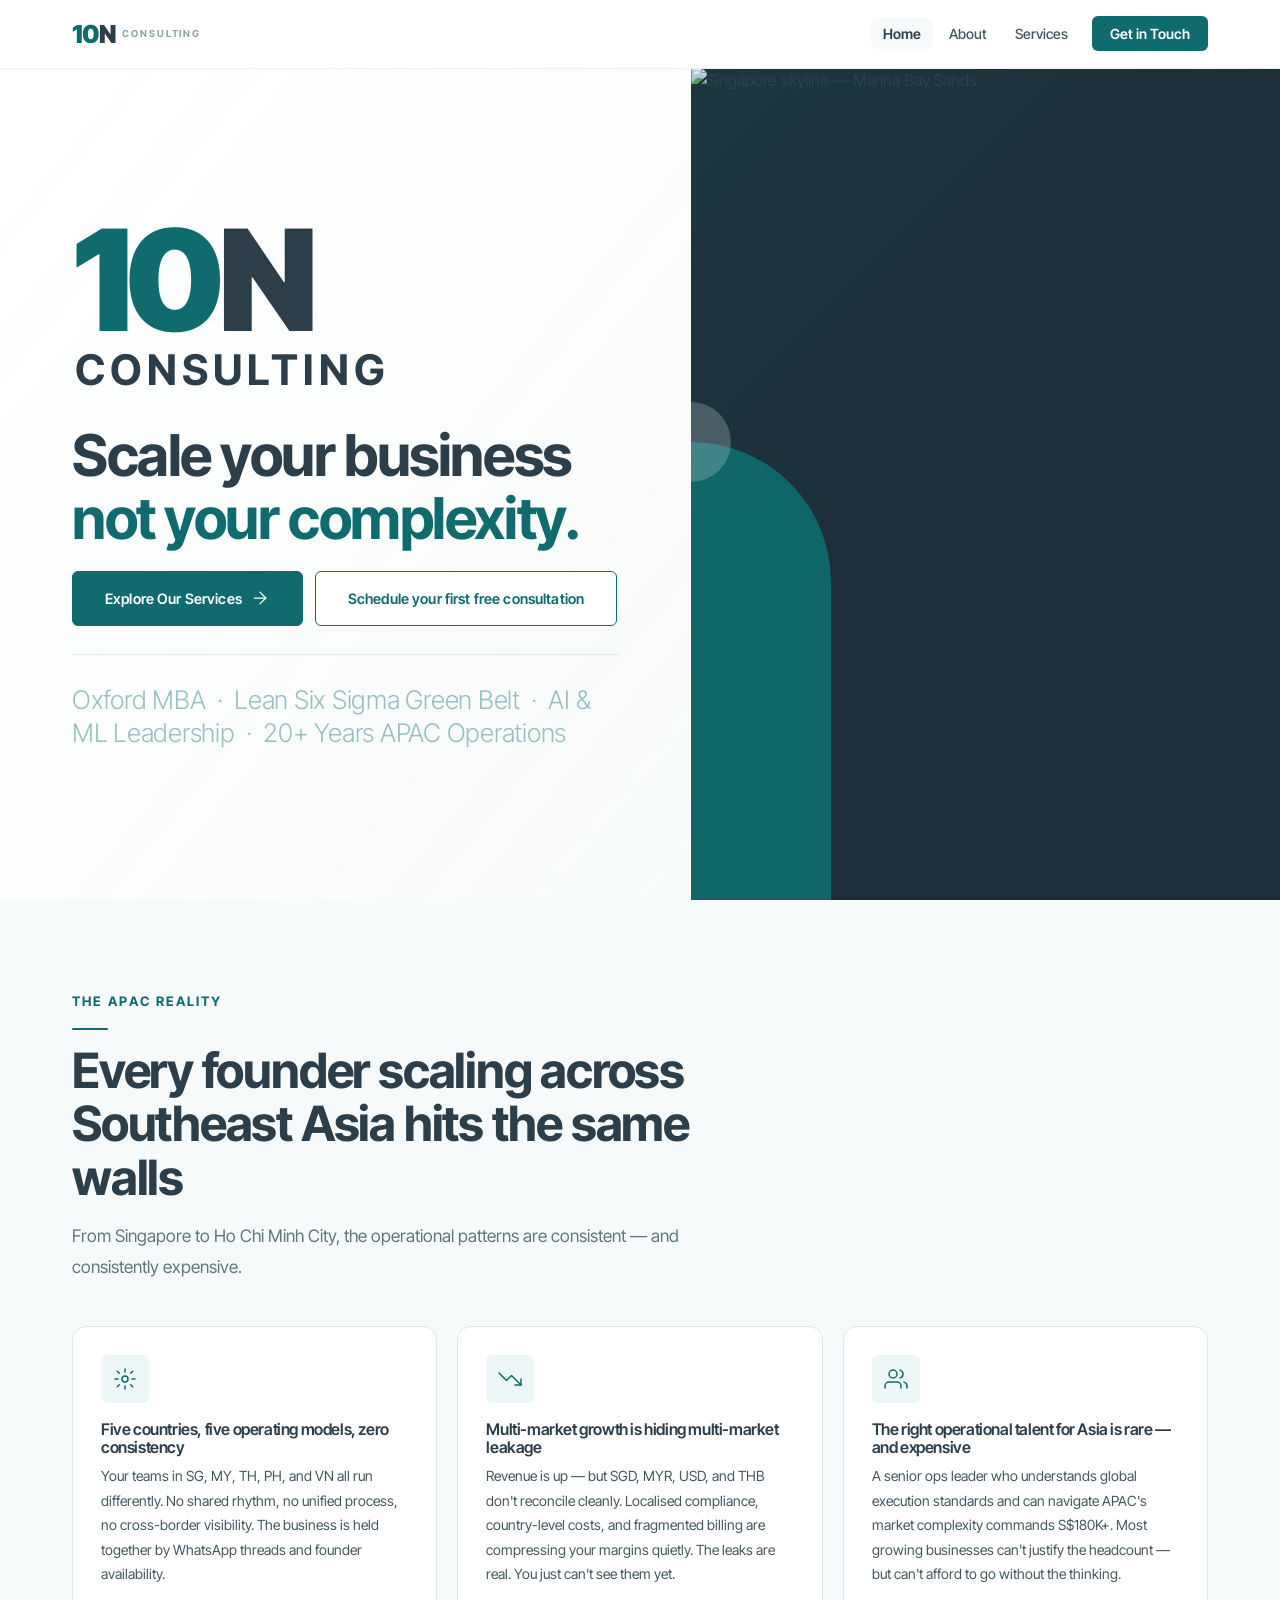
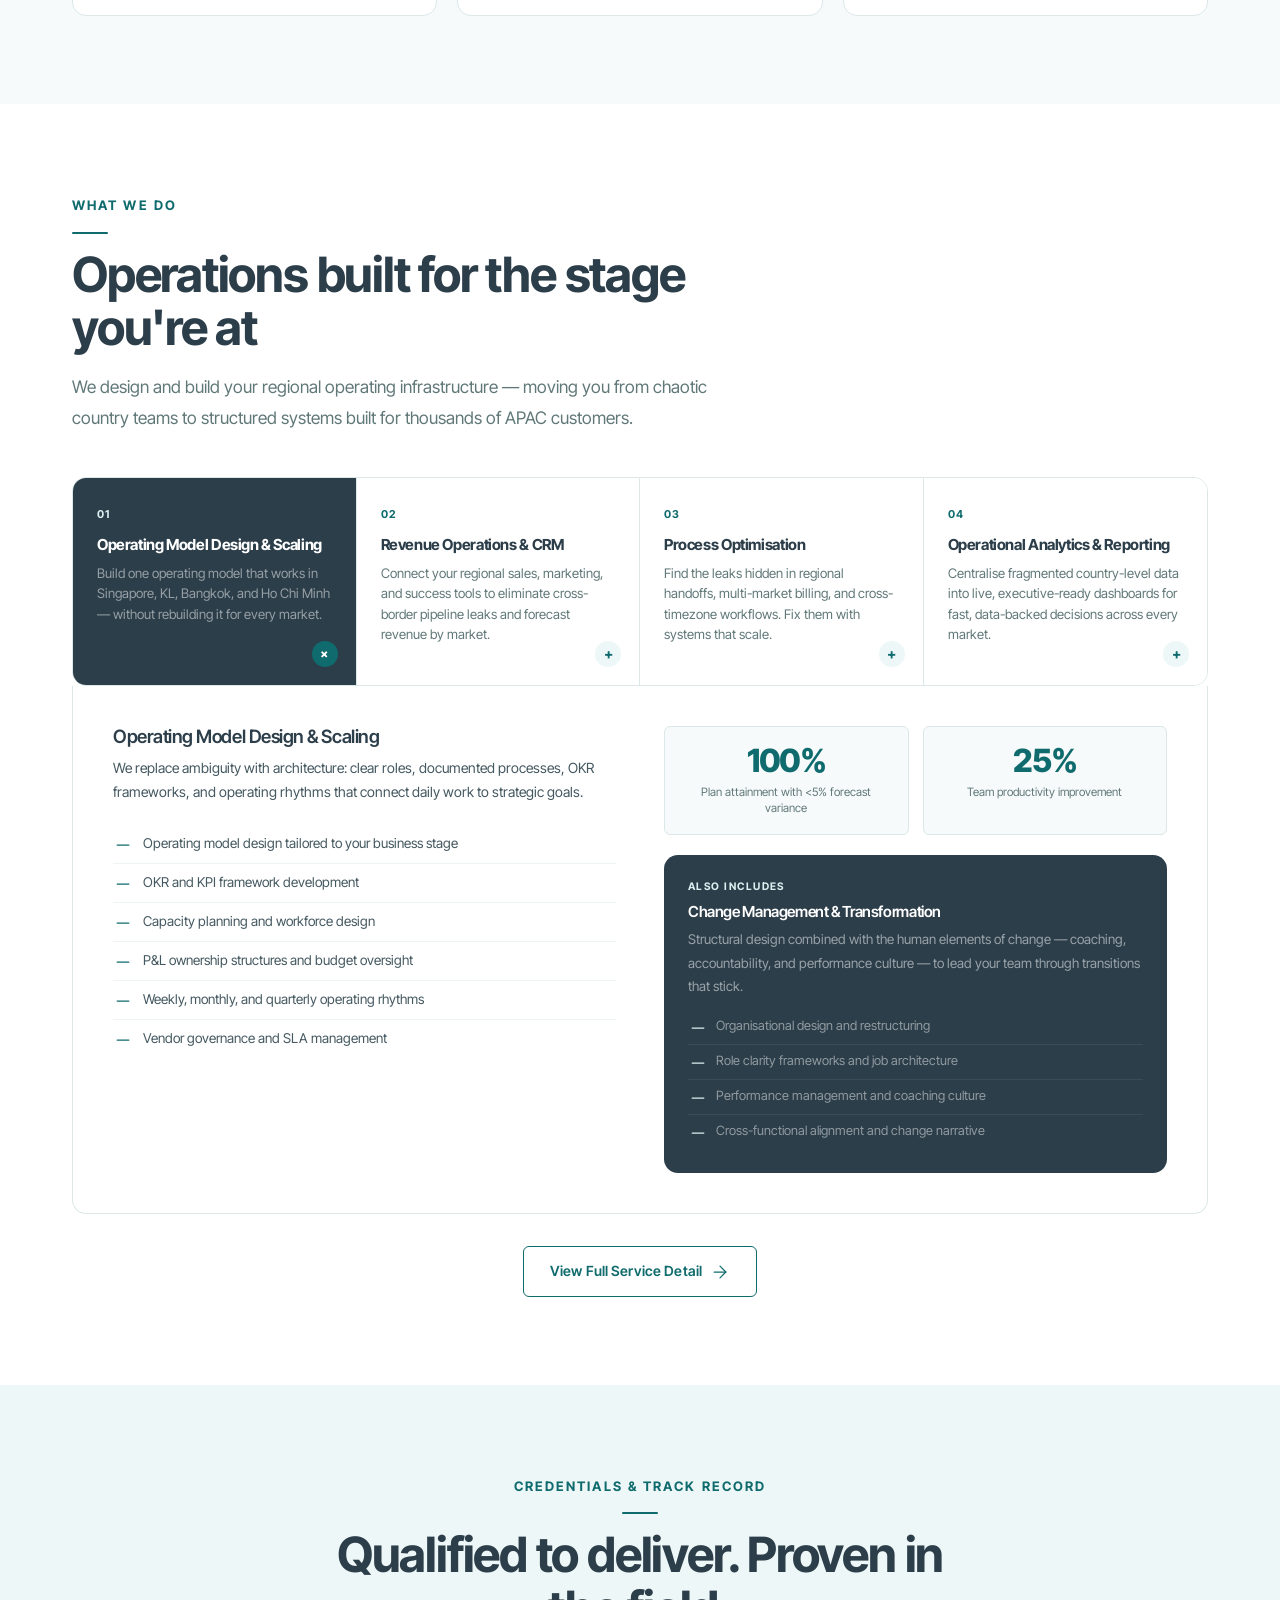
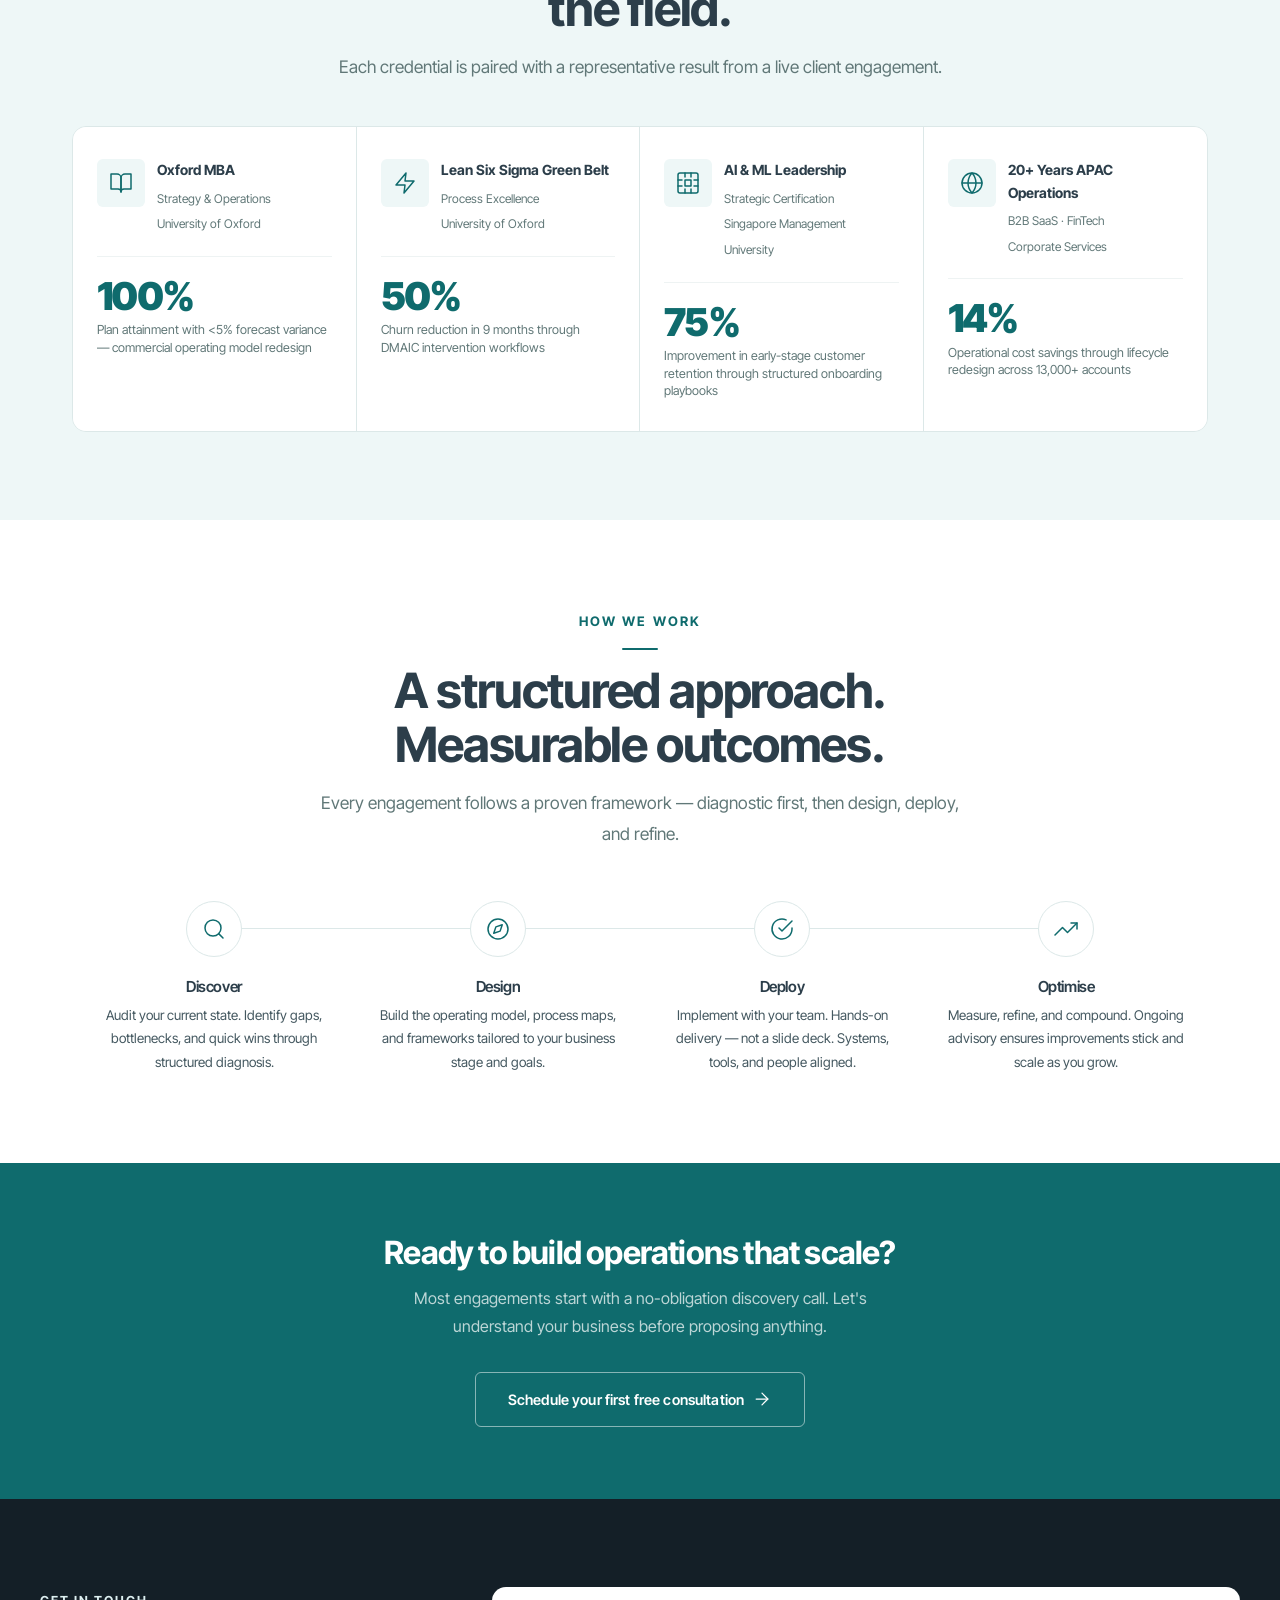
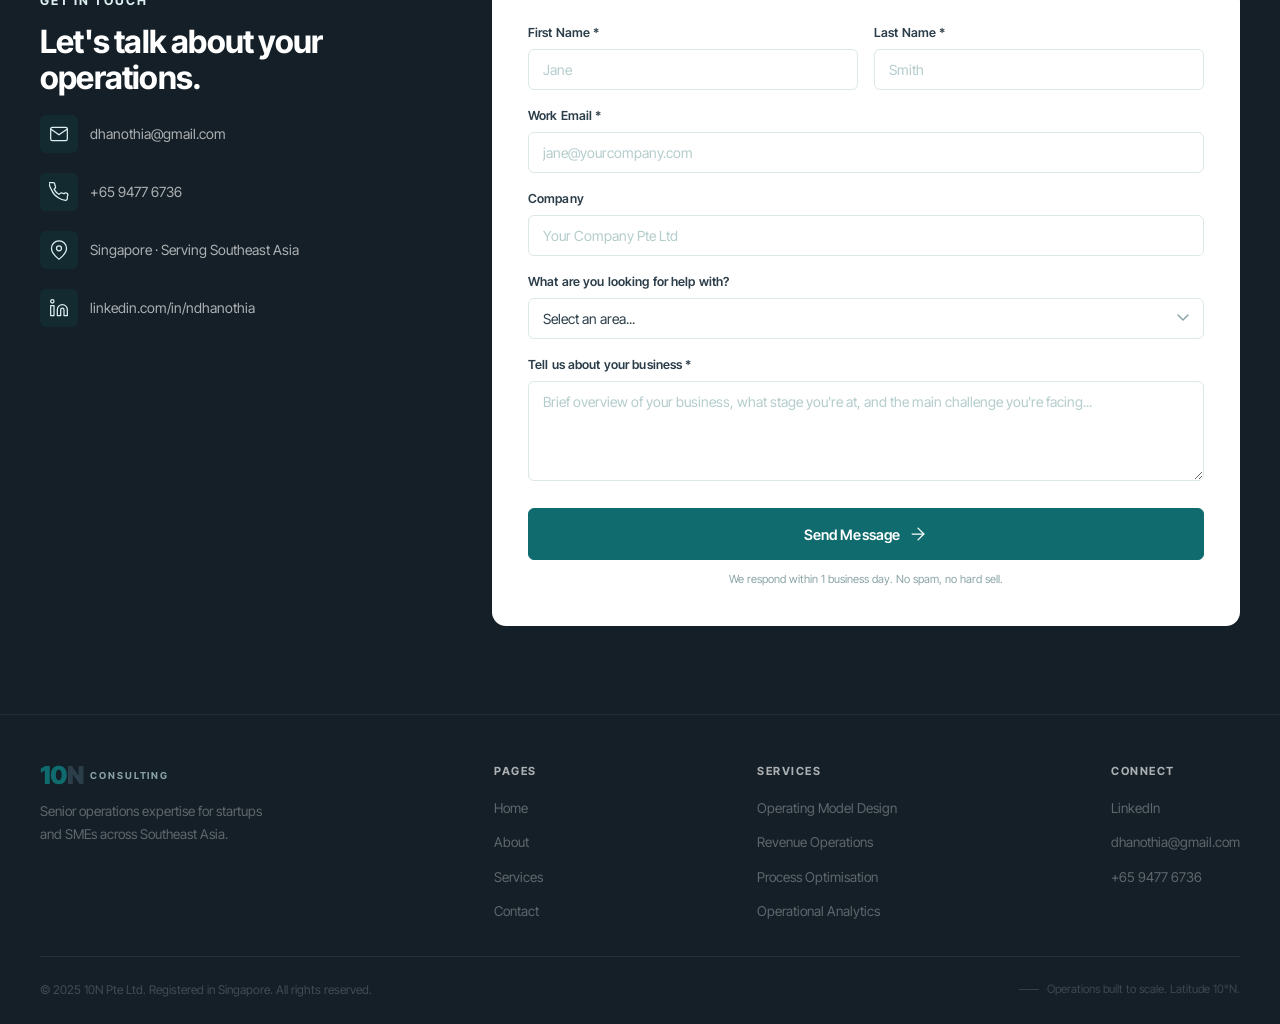
==== index.html @ 569cf685 "APAC copy, credential line, skyline hero bg, bigger headings, split 10/N colours" ====
<!DOCTYPE html>
<html lang="en">
<head>
  <meta charset="UTF-8" />
  <meta name="viewport" content="width=device-width, initial-scale=1.0" />
  <title>10N Consulting — Operations Built to Scale | Singapore | Southeast Asia</title>
  <meta name="description" content="10N Consulting delivers senior operations expertise to early-stage startups and SMEs across Southeast Asia. Operating model design, RevOps, process optimisation. Based in Singapore." />
  <meta name="keywords" content="operations consulting Singapore, RevOps Southeast Asia, operating model design, process optimisation Singapore, B2B SaaS operations, Neeraj Dhanothia, fractional COO SEA" />
  <link rel="canonical" href="https://www.10nconsulting.com/" />
  <meta property="og:title" content="10N Consulting — Scale Your Business, Not Your Complexity" />
  <meta property="og:description" content="Senior operations expertise for startups and SMEs across Southeast Asia. Based in Singapore at Latitude 10°N." />
  <meta property="og:type" content="website" />
  <meta property="og:url" content="https://www.10nconsulting.com/" />
  <meta property="og:locale" content="en_SG" />
  <script type="application/ld+json">
  {"@context":"https://schema.org","@graph":[{"@type":"ProfessionalService","@id":"https://www.10nconsulting.com/#org","name":"10N Consulting","legalName":"10N Pte Ltd","url":"https://www.10nconsulting.com","description":"10N Consulting delivers senior operations consulting to early-stage startups and SMEs across Southeast Asia. Services include operating model design, revenue operations, process optimisation, and operational analytics.","foundingDate":"2025","founder":{"@type":"Person","name":"Neeraj Dhanothia","jobTitle":"Founder and Principal Consultant","alumniOf":[{"@type":"CollegeOrUniversity","name":"University of Oxford"},{"@type":"CollegeOrUniversity","name":"Singapore Management University"}],"sameAs":"https://linkedin.com/in/ndhanothia"},"address":{"@type":"PostalAddress","addressLocality":"Singapore","addressCountry":"SG"},"areaServed":["Singapore","Malaysia","Thailand","Vietnam","Philippines","Indonesia","Southeast Asia"],"serviceType":["Operations Consulting","Operating Model Design","Revenue Operations","CRM Implementation","Process Optimisation","Lean Six Sigma","Operational Analytics"]},{"@type":"FAQPage","mainEntity":[{"@type":"Question","name":"What does 10N Consulting do?","acceptedAnswer":{"@type":"Answer","text":"10N Consulting provides senior operations consulting to early-stage startups and SMEs across Southeast Asia. Services include operating model design, revenue operations (RevOps), process optimisation using Lean Six Sigma, and operational analytics."}},{"@type":"Question","name":"Where is 10N Consulting based?","acceptedAnswer":{"@type":"Answer","text":"10N Consulting is based in Singapore and serves clients across Southeast Asia. The name refers to Latitude 10 degrees North, which runs through the heart of Southeast Asia."}},{"@type":"Question","name":"Who leads 10N Consulting?","acceptedAnswer":{"@type":"Answer","text":"10N Consulting is led by Neeraj Dhanothia, a senior operations leader with 20+ years across B2B SaaS and FinTech in APAC. He holds an Oxford MBA and a Lean Six Sigma Green Belt."}}]}]}
  </script>
  <link rel="stylesheet" href="style.css" />
  <link rel="icon" href="data:image/svg+xml,<svg xmlns='http://www.w3.org/2000/svg' viewBox='0 0 100 100'><rect width='100' height='100' rx='16' fill='%230F6B6D'/><text y='.85em' font-size='64' font-family='sans-serif' font-weight='900' fill='white'>10</text></svg>" />
</head>
<body>

<!-- ── SVG Icon Sprite ── -->
<svg style="display:none" aria-hidden="true">
  <defs>
    <symbol id="ic-settings" viewBox="0 0 24 24" fill="none" stroke="currentColor" stroke-width="1.5" stroke-linecap="round" stroke-linejoin="round"><circle cx="12" cy="12" r="3"/><path d="M12 2v3M12 19v3M4.22 4.22l2.12 2.12M17.66 17.66l2.12 2.12M2 12h3M19 12h3M4.22 19.78l2.12-2.12M17.66 6.34l2.12-2.12"/></symbol>
    <symbol id="ic-trend-down" viewBox="0 0 24 24" fill="none" stroke="currentColor" stroke-width="1.5" stroke-linecap="round" stroke-linejoin="round"><polyline points="23 18 13.5 8.5 8.5 13.5 1 6"/><polyline points="17 18 23 18 23 12"/></symbol>
    <symbol id="ic-users" viewBox="0 0 24 24" fill="none" stroke="currentColor" stroke-width="1.5" stroke-linecap="round" stroke-linejoin="round"><path d="M17 21v-2a4 4 0 00-4-4H5a4 4 0 00-4 4v2"/><circle cx="9" cy="7" r="4"/><path d="M23 21v-2a4 4 0 00-3-3.87M16 3.13a4 4 0 010 7.75"/></symbol>
    <symbol id="ic-layout" viewBox="0 0 24 24" fill="none" stroke="currentColor" stroke-width="1.5" stroke-linecap="round" stroke-linejoin="round"><rect x="3" y="3" width="18" height="18" rx="2"/><path d="M3 9h18M9 21V9"/></symbol>
    <symbol id="ic-bar-chart" viewBox="0 0 24 24" fill="none" stroke="currentColor" stroke-width="1.5" stroke-linecap="round" stroke-linejoin="round"><line x1="12" y1="20" x2="12" y2="10"/><line x1="18" y1="20" x2="18" y2="4"/><line x1="6" y1="20" x2="6" y2="16"/></symbol>
    <symbol id="ic-sliders" viewBox="0 0 24 24" fill="none" stroke="currentColor" stroke-width="1.5" stroke-linecap="round" stroke-linejoin="round"><line x1="4" y1="21" x2="4" y2="14"/><line x1="4" y1="10" x2="4" y2="3"/><line x1="12" y1="21" x2="12" y2="12"/><line x1="12" y1="8" x2="12" y2="3"/><line x1="20" y1="21" x2="20" y2="16"/><line x1="20" y1="12" x2="20" y2="3"/><line x1="1" y1="14" x2="7" y2="14"/><line x1="9" y1="8" x2="15" y2="8"/><line x1="17" y1="16" x2="23" y2="16"/></symbol>
    <symbol id="ic-pie-chart" viewBox="0 0 24 24" fill="none" stroke="currentColor" stroke-width="1.5" stroke-linecap="round" stroke-linejoin="round"><path d="M21.21 15.89A10 10 0 118 2.83"/><path d="M22 12A10 10 0 0012 2v10z"/></symbol>
    <symbol id="ic-search" viewBox="0 0 24 24" fill="none" stroke="currentColor" stroke-width="1.5" stroke-linecap="round" stroke-linejoin="round"><circle cx="11" cy="11" r="8"/><line x1="21" y1="21" x2="16.65" y2="16.65"/></symbol>
    <symbol id="ic-compass" viewBox="0 0 24 24" fill="none" stroke="currentColor" stroke-width="1.5" stroke-linecap="round" stroke-linejoin="round"><circle cx="12" cy="12" r="10"/><polygon points="16.24 7.76 14.12 14.12 7.76 16.24 9.88 9.88 16.24 7.76"/></symbol>
    <symbol id="ic-check-circle" viewBox="0 0 24 24" fill="none" stroke="currentColor" stroke-width="1.5" stroke-linecap="round" stroke-linejoin="round"><path d="M22 11.08V12a10 10 0 11-5.93-9.14"/><polyline points="22 4 12 14.01 9 11.01"/></symbol>
    <symbol id="ic-trend-up" viewBox="0 0 24 24" fill="none" stroke="currentColor" stroke-width="1.5" stroke-linecap="round" stroke-linejoin="round"><polyline points="23 6 13.5 15.5 8.5 10.5 1 18"/><polyline points="17 6 23 6 23 12"/></symbol>
    <symbol id="ic-book" viewBox="0 0 24 24" fill="none" stroke="currentColor" stroke-width="1.5" stroke-linecap="round" stroke-linejoin="round"><path d="M2 3h6a4 4 0 014 4v14a3 3 0 00-3-3H2z"/><path d="M22 3h-6a4 4 0 00-4 4v14a3 3 0 013-3h7z"/></symbol>
    <symbol id="ic-zap" viewBox="0 0 24 24" fill="none" stroke="currentColor" stroke-width="1.5" stroke-linecap="round" stroke-linejoin="round"><polygon points="13 2 3 14 12 14 11 22 21 10 12 10 13 2"/></symbol>
    <symbol id="ic-cpu" viewBox="0 0 24 24" fill="none" stroke="currentColor" stroke-width="1.5" stroke-linecap="round" stroke-linejoin="round"><rect x="9" y="9" width="6" height="6"/><rect x="2" y="2" width="20" height="20" rx="2"/><line x1="9" y1="2" x2="9" y2="6"/><line x1="15" y1="2" x2="15" y2="6"/><line x1="9" y1="18" x2="9" y2="22"/><line x1="15" y1="18" x2="15" y2="22"/><line x1="2" y1="9" x2="6" y2="9"/><line x1="2" y1="15" x2="6" y2="15"/><line x1="18" y1="9" x2="22" y2="9"/><line x1="18" y1="15" x2="22" y2="15"/></symbol>
    <symbol id="ic-globe" viewBox="0 0 24 24" fill="none" stroke="currentColor" stroke-width="1.5" stroke-linecap="round" stroke-linejoin="round"><circle cx="12" cy="12" r="10"/><line x1="2" y1="12" x2="22" y2="12"/><path d="M12 2a15.3 15.3 0 014 10 15.3 15.3 0 01-4 10 15.3 15.3 0 01-4-10 15.3 15.3 0 014-10z"/></symbol>
    <symbol id="ic-mail" viewBox="0 0 24 24" fill="none" stroke="currentColor" stroke-width="1.5" stroke-linecap="round" stroke-linejoin="round"><path d="M4 4h16c1.1 0 2 .9 2 2v12c0 1.1-.9 2-2 2H4c-1.1 0-2-.9-2-2V6c0-1.1.9-2 2-2z"/><polyline points="22,6 12,13 2,6"/></symbol>
    <symbol id="ic-phone" viewBox="0 0 24 24" fill="none" stroke="currentColor" stroke-width="1.5" stroke-linecap="round" stroke-linejoin="round"><path d="M22 16.92v3a2 2 0 01-2.18 2 19.79 19.79 0 01-8.63-3.07A19.5 19.5 0 013.07 9.5a19.79 19.79 0 01-3.07-8.67A2 2 0 012 .84h3a2 2 0 012 1.72c.127.96.361 1.903.7 2.81a2 2 0 01-.45 2.11L6.09 8.91a16 16 0 006 6l1.27-1.27a2 2 0 012.11-.45c.907.339 1.85.573 2.81.7A2 2 0 0122 16.92z"/></symbol>
    <symbol id="ic-map-pin" viewBox="0 0 24 24" fill="none" stroke="currentColor" stroke-width="1.5" stroke-linecap="round" stroke-linejoin="round"><path d="M21 10c0 7-9 13-9 13s-9-6-9-13a9 9 0 0118 0z"/><circle cx="12" cy="10" r="3"/></symbol>
    <symbol id="ic-linkedin" viewBox="0 0 24 24" fill="none" stroke="currentColor" stroke-width="1.5" stroke-linecap="round" stroke-linejoin="round"><path d="M16 8a6 6 0 016 6v7h-4v-7a2 2 0 00-2-2 2 2 0 00-2 2v7h-4v-7a6 6 0 016-6z"/><rect x="2" y="9" width="4" height="12"/><circle cx="4" cy="4" r="2"/></symbol>
    <symbol id="ic-arrow-right" viewBox="0 0 24 24" fill="none" stroke="currentColor" stroke-width="1.5" stroke-linecap="round" stroke-linejoin="round"><line x1="5" y1="12" x2="19" y2="12"/><polyline points="12 5 19 12 12 19"/></symbol>
    <symbol id="ic-target" viewBox="0 0 24 24" fill="none" stroke="currentColor" stroke-width="1.5" stroke-linecap="round" stroke-linejoin="round"><circle cx="12" cy="12" r="10"/><circle cx="12" cy="12" r="6"/><circle cx="12" cy="12" r="2"/></symbol>
    <symbol id="ic-research" viewBox="0 0 24 24" fill="none" stroke="currentColor" stroke-width="1.5" stroke-linecap="round" stroke-linejoin="round"><path d="M14 2H6a2 2 0 00-2 2v16a2 2 0 002 2h12a2 2 0 002-2V8z"/><polyline points="14 2 14 8 20 8"/><line x1="16" y1="13" x2="8" y2="13"/><line x1="16" y1="17" x2="8" y2="17"/><polyline points="10 9 9 9 8 9"/></symbol>
    <symbol id="ic-minus" viewBox="0 0 24 24" fill="none" stroke="currentColor" stroke-width="1.5" stroke-linecap="round"><line x1="5" y1="12" x2="19" y2="12"/></symbol>
  </defs>
</svg>

<!-- ── Navigation ── -->
<nav class="navbar" id="navbar" role="navigation" aria-label="Main navigation">
  <div class="navbar-inner">
    <a href="index.html" class="logo" aria-label="10N Consulting home">
      <span class="logo-10">10</span><span class="logo-n">N</span>
      <span class="logo-word">Consulting</span>
    </a>
    <ul class="nav-links" id="navLinks" role="list">
      <li><a href="index.html" class="active" aria-current="page">Home</a></li>
      <li><a href="about.html">About</a></li>
      <li><a href="services.html">Services</a></li>
      <li><a href="#contact" class="nav-cta">Get in Touch</a></li>
    </ul>
  </div>
</nav>

<!-- ── Hero ── -->
<section class="hero" aria-label="Hero">
  <!-- Left panel -->
  <div class="hero-left">
    <div class="hero-brand">
      <div class="hero-brand-row">
        <span class="hero-10">10</span><span class="hero-n">N</span>
      </div>
      <span class="hero-brand-sub">Consulting</span>
    </div>
    <h1>Scale your business<br><span>not your complexity.</span></h1>
    <div class="hero-actions">
      <a href="services.html" class="btn btn-primary btn-lg">
        Explore Our Services
        <svg class="icon"><use href="#ic-arrow-right"/></svg>
      </a>
      <a href="#contact" class="btn btn-secondary btn-lg">
        Schedule your first free consultation
      </a>
    </div>
    <!-- Credential line — condensed into one high-impact statement -->
    <p class="hero-credentials">
      Oxford MBA &nbsp;·&nbsp; Lean Six Sigma Green Belt &nbsp;·&nbsp; AI &amp; ML Leadership &nbsp;·&nbsp; 20+ Years APAC Operations
    </p>
  </div>
  <!-- Right panel — photo + teal accent -->
  <div class="hero-right" aria-hidden="true">
    <img
      src="https://images.unsplash.com/photo-1525625293386-3f8f99389edd?w=1400&q=85&auto=format&fit=crop"
      alt="Singapore skyline — Marina Bay Sands"
      loading="eager"
    />
    <div class="hero-teal-accent"></div>
  </div>
</section>

<!-- ── Problem ── -->
<section class="section section--offwhite" aria-labelledby="problem-heading">
  <div class="container">
    <div class="section-header">
      <span class="overline">The APAC Reality</span>
      <div class="divider"></div>
      <h2 id="problem-heading">Every founder scaling across Southeast Asia hits the same walls</h2>
      <p class="lead mt-16">From Singapore to Ho Chi Minh City, the operational patterns are consistent — and consistently expensive.</p>
    </div>
    <div class="problem-cards">
      <article class="problem-card reveal">
        <div class="icon-wrap">
          <svg class="icon-lg"><use href="#ic-settings"/></svg>
        </div>
        <h4>Five countries, five operating models, zero consistency</h4>
        <p>Your teams in SG, MY, TH, PH, and VN all run differently. No shared rhythm, no unified process, no cross-border visibility. The business is held together by WhatsApp threads and founder availability.</p>
      </article>
      <article class="problem-card reveal">
        <div class="icon-wrap">
          <svg class="icon-lg"><use href="#ic-trend-down"/></svg>
        </div>
        <h4>Multi-market growth is hiding multi-market leakage</h4>
        <p>Revenue is up — but SGD, MYR, USD, and THB don't reconcile cleanly. Localised compliance, country-level costs, and fragmented billing are compressing your margins quietly. The leaks are real. You just can't see them yet.</p>
      </article>
      <article class="problem-card reveal">
        <div class="icon-wrap">
          <svg class="icon-lg"><use href="#ic-users"/></svg>
        </div>
        <h4>The right operational talent for Asia is rare — and expensive</h4>
        <p>A senior ops leader who understands global execution standards and can navigate APAC's market complexity commands S$180K+. Most growing businesses can't justify the headcount — but can't afford to go without the thinking.</p>
      </article>
    </div>
  </div>
</section>

<!-- ── Services ── -->
<section class="section" aria-labelledby="services-heading">
  <div class="container">
    <div class="section-header">
      <span class="overline">What We Do</span>
      <div class="divider"></div>
      <h2 id="services-heading">Operations built for the stage you're at</h2>
      <!--
        VARIATION 1 (Ultra-direct, action-focused) — uncomment to use:
        <p class="lead mt-16">We design, build, and run the operating infrastructure your business needs to scale — without hiring a full-time ops team.</p>
      -->
      <!-- VARIATION 2 (Cross-border APAC) — currently active: -->
      <p class="lead mt-16">We design and build your regional operating infrastructure — moving you from chaotic country teams to structured systems built for thousands of APAC customers.</p>
    </div>
    <div class="services-container">
      <div class="services-row" role="list">
        <div class="service-card-exp active" role="listitem" data-service="0" tabindex="0" aria-expanded="true">
          <span class="service-num">01</span>
          <h3>Operating Model Design & Scaling</h3>
          <!--V1: Build the structure your team can actually follow. Roles, processes, and rhythms that work from day one.-->
          <p class="service-short">Build one operating model that works in Singapore, KL, Bangkok, and Ho Chi Minh — without rebuilding it for every market.</p>
          <div class="svc-expand-btn" aria-hidden="true">+</div>
        </div>
        <div class="service-card-exp" role="listitem" data-service="1" tabindex="0" aria-expanded="false">
          <span class="service-num">02</span>
          <h3>Revenue Operations & CRM</h3>
          <!--V1: Connect your sales and success tools. Eliminate pipeline blind spots. Know exactly where your revenue is going.-->
          <p class="service-short">Connect your regional sales, marketing, and success tools to eliminate cross-border pipeline leaks and forecast revenue by market.</p>
          <div class="svc-expand-btn" aria-hidden="true">+</div>
        </div>
        <div class="service-card-exp" role="listitem" data-service="2" tabindex="0" aria-expanded="false">
          <span class="service-num">03</span>
          <h3>Process Optimisation</h3>
          <!--V1: Identify where time and money are being lost. Fix broken handoffs. Automate what shouldn't be manual.-->
          <p class="service-short">Find the leaks hidden in regional handoffs, multi-market billing, and cross-timezone workflows. Fix them with systems that scale.</p>
          <div class="svc-expand-btn" aria-hidden="true">+</div>
        </div>
        <div class="service-card-exp" role="listitem" data-service="3" tabindex="0" aria-expanded="false">
          <span class="service-num">04</span>
          <h3>Operational Analytics & Reporting</h3>
          <!--V1: Replace scattered spreadsheets with live dashboards your leadership team uses to make faster, better decisions.-->
          <p class="service-short">Centralise fragmented country-level data into live, executive-ready dashboards for fast, data-backed decisions across every market.</p>
          <div class="svc-expand-btn" aria-hidden="true">+</div>
        </div>
      </div>
      <div class="service-panel open" id="servicePanel" role="region" aria-label="Service details">

        <div class="panel-content active" data-panel="0">
          <div class="panel-left">
            <h4>Operating Model Design & Scaling</h4>
            <p>We replace ambiguity with architecture: clear roles, documented processes, OKR frameworks, and operating rhythms that connect daily work to strategic goals.</p>
            <ul class="panel-outcomes">
              <li><svg class="icon"><use href="#ic-minus"/></svg>Operating model design tailored to your business stage</li>
              <li><svg class="icon"><use href="#ic-minus"/></svg>OKR and KPI framework development</li>
              <li><svg class="icon"><use href="#ic-minus"/></svg>Capacity planning and workforce design</li>
              <li><svg class="icon"><use href="#ic-minus"/></svg>P&L ownership structures and budget oversight</li>
              <li><svg class="icon"><use href="#ic-minus"/></svg>Weekly, monthly, and quarterly operating rhythms</li>
              <li><svg class="icon"><use href="#ic-minus"/></svg>Vendor governance and SLA management</li>
            </ul>
          </div>
          <div class="panel-right">
            <div class="panel-metrics">
              <div class="panel-metric"><div class="panel-metric-num">100%</div><div class="panel-metric-label">Plan attainment with &lt;5% forecast variance</div></div>
              <div class="panel-metric"><div class="panel-metric-num">25%</div><div class="panel-metric-label">Team productivity improvement</div></div>
            </div>
            <div class="panel-sub">
              <span class="panel-sub-label">Also Includes</span>
              <h4>Change Management & Transformation</h4>
              <p>Structural design combined with the human elements of change — coaching, accountability, and performance culture — to lead your team through transitions that stick.</p>
              <ul>
                <li><svg class="icon"><use href="#ic-minus"/></svg>Organisational design and restructuring</li>
                <li><svg class="icon"><use href="#ic-minus"/></svg>Role clarity frameworks and job architecture</li>
                <li><svg class="icon"><use href="#ic-minus"/></svg>Performance management and coaching culture</li>
                <li><svg class="icon"><use href="#ic-minus"/></svg>Cross-functional alignment and change narrative</li>
              </ul>
            </div>
          </div>
        </div>

        <div class="panel-content" data-panel="1">
          <div class="panel-left">
            <h4>Revenue Operations & CRM</h4>
            <p>From first CRM to multi-market ARR forecasting with churn analytics and deal-risk scoring — RevOps infrastructure that gives your leadership real-time confidence in what's coming.</p>
            <ul class="panel-outcomes">
              <li><svg class="icon"><use href="#ic-minus"/></svg>CRM selection, configuration, and implementation</li>
              <li><svg class="icon"><use href="#ic-minus"/></svg>ARR forecasting models and pipeline analytics</li>
              <li><svg class="icon"><use href="#ic-minus"/></svg>Customer onboarding playbooks and lifecycle activation</li>
              <li><svg class="icon"><use href="#ic-minus"/></svg>Churn analytics, health scoring, and risk escalation</li>
              <li><svg class="icon"><use href="#ic-minus"/></svg>Renewal operations and tiered account management</li>
              <li><svg class="icon"><use href="#ic-minus"/></svg>Revenue risk visibility and executive reporting</li>
            </ul>
          </div>
          <div class="panel-right">
            <div class="panel-metrics">
              <div class="panel-metric"><div class="panel-metric-num">75%</div><div class="panel-metric-label">Improvement in early-stage retention</div></div>
              <div class="panel-metric"><div class="panel-metric-num">90%+</div><div class="panel-metric-label">ARR maintained post-intervention</div></div>
            </div>
            <div class="panel-sub">
              <span class="panel-sub-label">Also Includes</span>
              <h4>Fractional COO / Ongoing Advisory</h4>
              <p>A senior operations partner on a monthly retainer — attends leadership meetings, reviews board packs, and flags operational risks before they compound.</p>
              <ul>
                <li><svg class="icon"><use href="#ic-minus"/></svg>Regular attendance at leadership and board meetings</li>
                <li><svg class="icon"><use href="#ic-minus"/></svg>Ongoing KPI and OKR governance</li>
                <li><svg class="icon"><use href="#ic-minus"/></svg>Operational risk identification and escalation</li>
                <li><svg class="icon"><use href="#ic-minus"/></svg>Flexible hours-based or defined scope retainer</li>
              </ul>
            </div>
          </div>
        </div>

        <div class="panel-content" data-panel="2">
          <div class="panel-left">
            <h4>Process Optimisation</h4>
            <p>Using Lean Six Sigma (DMAIC), we measure first, diagnose root causes, then design structured solutions that your team can own. Every improvement is documented and measurable.</p>
            <ul class="panel-outcomes">
              <li><svg class="icon"><use href="#ic-minus"/></svg>End-to-end process audits and bottleneck identification</li>
              <li><svg class="icon"><use href="#ic-minus"/></svg>DMAIC-based improvement programmes</li>
              <li><svg class="icon"><use href="#ic-minus"/></svg>Lifecycle handoff redesign (sales → onboarding → success)</li>
              <li><svg class="icon"><use href="#ic-minus"/></svg>Billing and finance process automation</li>
              <li><svg class="icon"><use href="#ic-minus"/></svg>Manual workload reduction and efficiency gains</li>
              <li><svg class="icon"><use href="#ic-minus"/></svg>SLA management and continuous improvement</li>
            </ul>
          </div>
          <div class="panel-right">
            <div class="panel-metrics">
              <div class="panel-metric"><div class="panel-metric-num">50%</div><div class="panel-metric-label">Churn reduction in 9 months</div></div>
              <div class="panel-metric"><div class="panel-metric-num">30%</div><div class="panel-metric-label">Reduction in manual workload</div></div>
            </div>
            <div class="panel-sub" style="flex:1;">
              <span class="panel-sub-label">Methodology</span>
              <h4>Lean Six Sigma · DMAIC</h4>
              <p>Every process improvement engagement follows the proven DMAIC framework — evidence-based, measurable, and sustainable.</p>
              <ul>
                <li><svg class="icon"><use href="#ic-minus"/></svg>Define: scope the problem with precision</li>
                <li><svg class="icon"><use href="#ic-minus"/></svg>Measure: baseline current performance</li>
                <li><svg class="icon"><use href="#ic-minus"/></svg>Analyse: identify verified root causes</li>
                <li><svg class="icon"><use href="#ic-minus"/></svg>Improve: design and implement solutions</li>
                <li><svg class="icon"><use href="#ic-minus"/></svg>Control: lock in gains and prevent regression</li>
              </ul>
            </div>
          </div>
        </div>

        <div class="panel-content" data-panel="3">
          <div class="panel-left">
            <h4>Operational Analytics & Reporting</h4>
            <p>The right data, presented clearly, acted on quickly. From first KPI framework to board-ready reporting, designed for your stage and growing with you.</p>
            <ul class="panel-outcomes">
              <li><svg class="icon"><use href="#ic-minus"/></svg>KPI and OKR framework design for your business model</li>
              <li><svg class="icon"><use href="#ic-minus"/></svg>Dashboard build (CRM-native, Looker, or equivalent)</li>
              <li><svg class="icon"><use href="#ic-minus"/></svg>ARR, MRR, and churn reporting infrastructure</li>
              <li><svg class="icon"><use href="#ic-minus"/></svg>Deal-risk scoring and pipeline health models</li>
              <li><svg class="icon"><use href="#ic-minus"/></svg>MBR/QBR reporting and board pack templates</li>
              <li><svg class="icon"><use href="#ic-minus"/></svg>Forecasting models with scenario planning</li>
            </ul>
          </div>
          <div class="panel-right">
            <div class="panel-metrics">
              <div class="panel-metric"><div class="panel-metric-num">&lt;3%</div><div class="panel-metric-label">Forecast variance maintained globally</div></div>
              <div class="panel-metric"><div class="panel-metric-num">14%</div><div class="panel-metric-label">Operational cost savings via data-driven redesign</div></div>
            </div>
            <div class="panel-sub" style="flex:1;">
              <span class="panel-sub-label">Tools We Work With</span>
              <h4>Flexible Stack</h4>
              <p>Tool-agnostic — we work in your existing stack or help select the right tools for your stage.</p>
              <ul>
                <li><svg class="icon"><use href="#ic-minus"/></svg>Salesforce, HubSpot, Pipedrive, and custom CRMs</li>
                <li><svg class="icon"><use href="#ic-minus"/></svg>Looker, Metabase, Google Data Studio</li>
                <li><svg class="icon"><use href="#ic-minus"/></svg>Excel / Google Sheets for lean-stage modelling</li>
                <li><svg class="icon"><use href="#ic-minus"/></svg>Notion, ClickUp for operating rhythm tooling</li>
              </ul>
            </div>
          </div>
        </div>

      </div>
    </div>
    <div class="mt-32 text-center">
      <a href="services.html" class="btn btn-secondary">View Full Service Detail <svg class="icon"><use href="#ic-arrow-right"/></svg></a>
    </div>
  </div>
</section>

<!-- ── Authority — Credentials + Proof combined ── -->
<section class="section section--teal-pale" aria-labelledby="authority-heading">
  <div class="container">
    <div class="section-header centered text-center">
      <span class="overline">Credentials & Track Record</span>
      <div class="divider centered"></div>
      <h2 id="authority-heading">Qualified to deliver. Proven in the field.</h2>
      <p class="lead mt-16">Each credential is paired with a representative result from a live client engagement.</p>
    </div>
    <div class="authority-grid mt-48">
      <div class="authority-col reveal">
        <div class="auth-credential">
          <div class="icon-wrap"><svg class="icon-lg"><use href="#ic-book"/></svg></div>
          <div class="auth-cred-text">
            <strong>Oxford MBA</strong>
            <span>Strategy & Operations<br>University of Oxford</span>
          </div>
        </div>
        <div class="auth-metric">
          <div class="auth-metric-num">100%</div>
          <div class="auth-metric-label">Plan attainment with &lt;5% forecast variance — commercial operating model redesign</div>
        </div>
      </div>
      <div class="authority-col reveal">
        <div class="auth-credential">
          <div class="icon-wrap"><svg class="icon-lg"><use href="#ic-zap"/></svg></div>
          <div class="auth-cred-text">
            <strong>Lean Six Sigma Green Belt</strong>
            <span>Process Excellence<br>University of Oxford</span>
          </div>
        </div>
        <div class="auth-metric">
          <div class="auth-metric-num">50%</div>
          <div class="auth-metric-label">Churn reduction in 9 months through DMAIC intervention workflows</div>
        </div>
      </div>
      <div class="authority-col reveal">
        <div class="auth-credential">
          <div class="icon-wrap"><svg class="icon-lg"><use href="#ic-cpu"/></svg></div>
          <div class="auth-cred-text">
            <strong>AI & ML Leadership</strong>
            <span>Strategic Certification<br>Singapore Management University</span>
          </div>
        </div>
        <div class="auth-metric">
          <div class="auth-metric-num">75%</div>
          <div class="auth-metric-label">Improvement in early-stage customer retention through structured onboarding playbooks</div>
        </div>
      </div>
      <div class="authority-col reveal">
        <div class="auth-credential">
          <div class="icon-wrap"><svg class="icon-lg"><use href="#ic-globe"/></svg></div>
          <div class="auth-cred-text">
            <strong>20+ Years APAC Operations</strong>
            <span>B2B SaaS · FinTech<br>Corporate Services</span>
          </div>
        </div>
        <div class="auth-metric">
          <div class="auth-metric-num">14%</div>
          <div class="auth-metric-label">Operational cost savings through lifecycle redesign across 13,000+ accounts</div>
        </div>
      </div>
    </div>
  </div>
</section>

<!-- ── How It Works ── -->
<section class="section" aria-labelledby="how-heading">
  <div class="container">
    <div class="section-header centered text-center">
      <span class="overline">How We Work</span>
      <div class="divider centered"></div>
      <h2 id="how-heading">A structured approach. Measurable outcomes.</h2>
      <p class="lead mt-16">Every engagement follows a proven framework — diagnostic first, then design, deploy, and refine.</p>
    </div>
    <div class="steps mt-48">
      <div class="step reveal">
        <div class="icon-wrap-step"><svg class="icon-lg"><use href="#ic-search"/></svg></div>
        <h4>Discover</h4>
        <p>Audit your current state. Identify gaps, bottlenecks, and quick wins through structured diagnosis.</p>
      </div>
      <div class="step reveal">
        <div class="icon-wrap-step"><svg class="icon-lg"><use href="#ic-compass"/></svg></div>
        <h4>Design</h4>
        <p>Build the operating model, process maps, and frameworks tailored to your business stage and goals.</p>
      </div>
      <div class="step reveal">
        <div class="icon-wrap-step"><svg class="icon-lg"><use href="#ic-check-circle"/></svg></div>
        <h4>Deploy</h4>
        <p>Implement with your team. Hands-on delivery — not a slide deck. Systems, tools, and people aligned.</p>
      </div>
      <div class="step reveal">
        <div class="icon-wrap-step"><svg class="icon-lg"><use href="#ic-trend-up"/></svg></div>
        <h4>Optimise</h4>
        <p>Measure, refine, and compound. Ongoing advisory ensures improvements stick and scale as you grow.</p>
      </div>
    </div>
  </div>
</section>

<!-- ── CTA Banner ── -->
<section class="cta-banner" aria-label="Call to action">
  <div class="container text-center">
    <h2>Ready to build operations that scale?</h2>
    <p>Most engagements start with a no-obligation discovery call. Let's understand your business before proposing anything.</p>
    <a href="#contact" class="btn btn-outline-white btn-lg">
      Schedule your first free consultation
      <svg class="icon"><use href="#ic-arrow-right"/></svg>
    </a>
  </div>
</section>

<!-- ── Contact Form ── -->
<section class="contact-section" id="contact" aria-labelledby="contact-heading">
  <div class="contact-inner">
    <div class="contact-left">
      <span class="overline" style="color:var(--teal-light);">Get in Touch</span>
      <h2 id="contact-heading">Let's talk about your operations.</h2>
      <address style="font-style:normal; margin-top:8px;">
        <div class="contact-detail">
          <div class="icon-wrap-sm"><svg class="icon"><use href="#ic-mail"/></svg></div>
          <a href="#" data-contact-href="email" data-contact="email"></a>
        </div>
        <div class="contact-detail">
          <div class="icon-wrap-sm"><svg class="icon"><use href="#ic-phone"/></svg></div>
          <a href="#" data-contact-href="phone" data-contact="phone"></a>
        </div>
        <div class="contact-detail">
          <div class="icon-wrap-sm"><svg class="icon"><use href="#ic-map-pin"/></svg></div>
          <span data-contact="location"></span>
        </div>
        <div class="contact-detail">
          <div class="icon-wrap-sm"><svg class="icon"><use href="#ic-linkedin"/></svg></div>
          <a href="#" data-contact-href="linkedin" data-contact="linkedin_label" target="_blank" rel="noopener"></a>
        </div>
      </address>
    </div>
    <div>
      <form class="contact-form" name="contact" method="POST" data-netlify="true" netlify-honeypot="bot-field" id="contactForm" novalidate>
        <input type="hidden" name="form-name" value="contact" />
        <p style="display:none;"><label>Skip: <input name="bot-field" /></label></p>
        <div class="form-row">
          <div class="form-group"><label for="fn">First Name *</label><input type="text" id="fn" name="firstName" placeholder="Jane" required autocomplete="given-name" /></div>
          <div class="form-group"><label for="ln">Last Name *</label><input type="text" id="ln" name="lastName" placeholder="Smith" required autocomplete="family-name" /></div>
        </div>
        <div class="form-group"><label for="em">Work Email *</label><input type="email" id="em" name="email" placeholder="jane@yourcompany.com" required autocomplete="email" /></div>
        <div class="form-group"><label for="co">Company</label><input type="text" id="co" name="company" placeholder="Your Company Pte Ltd" autocomplete="organization" /></div>
        <div class="form-group">
          <label for="svc">What are you looking for help with?</label>
          <select id="svc" name="service">
            <option value="" disabled selected>Select an area...</option>
            <option>Operating Model Design &amp; Scaling</option>
            <option>Revenue Operations &amp; CRM</option>
            <option>Process Optimisation</option>
            <option>Operational Analytics &amp; Reporting</option>
            <option>Not sure yet — just exploring</option>
          </select>
        </div>
        <div class="form-group"><label for="msg">Tell us about your business *</label><textarea id="msg" name="message" placeholder="Brief overview of your business, what stage you're at, and the main challenge you're facing..." required></textarea></div>
        <button type="submit" class="btn btn-lg form-submit">Send Message <svg class="icon"><use href="#ic-arrow-right"/></svg></button>
        <p class="form-note" data-form-note=""></p>
      </form>
      <div class="form-success" id="formSuccess" role="alert">
        <div class="form-success-icon">
          <svg width="48" height="48" viewBox="0 0 24 24" fill="none" stroke="#0F6B6D" stroke-width="1.5" stroke-linecap="round" stroke-linejoin="round"><path d="M22 11.08V12a10 10 0 11-5.93-9.14"/><polyline points="22 4 12 14.01 9 11.01"/></svg>
        </div>
        <h3>Message received.</h3>
        <p>Neeraj will be in touch within 1 business day.</p>
      </div>
    </div>
  </div>
</section>

<!-- ── Footer ── -->
<footer role="contentinfo">
  <div class="footer-inner">
    <div class="footer-top">
      <div class="footer-brand">
        <a href="index.html" class="logo"><span class="logo-10">10</span><span class="logo-n">N</span><span class="logo-word">Consulting</span></a>
        <p>Senior operations expertise for startups and SMEs across Southeast Asia.</p>
      </div>
      <nav class="footer-nav" aria-label="Footer pages"><h5>Pages</h5><ul><li><a href="index.html">Home</a></li><li><a href="about.html">About</a></li><li><a href="services.html">Services</a></li><li><a href="#contact">Contact</a></li></ul></nav>
      <nav class="footer-nav" aria-label="Footer services"><h5>Services</h5><ul><li><a href="services.html#operating-model">Operating Model Design</a></li><li><a href="services.html#revops">Revenue Operations</a></li><li><a href="services.html#process">Process Optimisation</a></li><li><a href="services.html#analytics">Operational Analytics</a></li></ul></nav>
      <nav class="footer-nav" aria-label="Footer connect"><h5>Connect</h5><ul><li><a href="#" data-contact-href="linkedin" target="_blank" rel="noopener">LinkedIn</a></li><li><a href="#" data-contact-href="email" data-contact="email"></a></li><li><a href="#" data-contact-href="phone" data-contact="phone"></a></li></ul></nav>
    </div>
    <div class="footer-bottom">
      <p>© 2025 10N Pte Ltd. Registered in Singapore. All rights reserved.</p>
      <div class="footer-tagline">Operations built to scale. Latitude 10°N.</div>
    </div>
  </div>
</footer>

<script src="content.js"></script>
<script src="script.js"></script>
</body>
</html>
---- style.css ----
@import url('https://fonts.googleapis.com/css2?family=Inter+Tight:wght@300;400;500;600;700;800;900&display=swap');

/* ─── Tokens ─────────────────────────────────────────────────────────────── */
:root {
  --teal:        #0F6B6D;
  --teal-mid:    #0D5C5E;
  --teal-light:  #DDEFF0;
  --teal-pale:   #EEF7F7;
  --navy:        #2C3E4A;
  --navy-dark:   #1E2D37;
  --navy-deeper: #141F27;
  --off-white:   #F7FAFA;
  --white:       #FFFFFF;
  --grey-100:    #EEF3F3;
  --grey-200:    #DCE8E8;
  --grey-300:    #B4CCCC;
  --grey-400:    #8AA4A6;
  --grey-500:    #617878;
  --grey-600:    #445860;

  --font: 'Inter Tight', -apple-system, BlinkMacSystemFont, sans-serif;

  --shadow-sm: 0 1px 4px rgba(44,62,74,0.07);
  --shadow:    0 4px 20px rgba(44,62,74,0.09), 0 1px 6px rgba(44,62,74,0.05);
  --shadow-lg: 0 12px 48px rgba(44,62,74,0.12), 0 4px 14px rgba(44,62,74,0.06);

  --radius:    6px;
  --radius-lg: 14px;
  --max-width: 1200px;
}

/* ─── Reset ─────────────────────────────────────────────────────────────── */
*, *::before, *::after { box-sizing: border-box; margin: 0; padding: 0; }
html { scroll-behavior: smooth; font-size: 16px; }
body { font-family: var(--font); color: var(--navy); background: var(--white); -webkit-font-smoothing: antialiased; line-height: 1.6; }
img  { max-width: 100%; display: block; }
a    { text-decoration: none; color: inherit; }
ul   { list-style: none; }
svg  { display: block; }

/* ─── Typography ─────────────────────────────────────────────────────────── */
h1, h2, h3, h4 { font-weight: 700; line-height: 1.1; letter-spacing: -0.025em; }
h1 { font-size: clamp(2.2rem, 4.5vw, 3.6rem); }
h2 { font-size: clamp(2rem, 3.8vw, 3.1rem); }
h3 { font-size: clamp(1.1rem, 1.8vw, 1.35rem); }
h4 { font-size: 1rem; font-weight: 600; }
p  { color: var(--grey-600); line-height: 1.75; }
.overline { font-size: 0.78rem; font-weight: 700; letter-spacing: 0.16em; text-transform: uppercase; color: var(--teal); }
.lead { font-size: 1.08rem; line-height: 1.8; color: var(--grey-500); }
/* Section header overlines are slightly more prominent */
.section-header .overline, .section-header.centered .overline { font-size: 0.82rem; }

/* ─── Icons ──────────────────────────────────────────────────────────────── */
.icon    { width: 20px; height: 20px; flex-shrink: 0; }
.icon-lg { width: 24px; height: 24px; flex-shrink: 0; }
.icon-xl { width: 32px; height: 32px; flex-shrink: 0; }
.icon-wrap {
  width: 48px; height: 48px; border-radius: var(--radius);
  display: flex; align-items: center; justify-content: center;
  background: var(--teal-pale); color: var(--teal); flex-shrink: 0;
}
.icon-wrap-sm { width: 38px; height: 38px; border-radius: var(--radius); display: flex; align-items: center; justify-content: center; background: rgba(15,107,109,0.15); color: var(--teal-light); flex-shrink: 0; }
.icon-wrap-step { width: 56px; height: 56px; border-radius: 50%; display: flex; align-items: center; justify-content: center; background: var(--white); border: 1.5px solid var(--grey-200); color: var(--teal); flex-shrink: 0; transition: border-color 0.2s, background 0.2s; }
.step:hover .icon-wrap-step { border-color: var(--teal); background: var(--teal-pale); }

/* ─── Layout Utilities ───────────────────────────────────────────────────── */
.container   { max-width: var(--max-width); margin: 0 auto; padding: 0 32px; }
.section     { padding: 88px 32px; }
.section-sm  { padding: 56px 32px; }
.section--offwhite  { background: var(--off-white); }
.section--teal-pale { background: var(--teal-pale); }
.section--navy      { background: var(--navy-deeper); }
.section--teal      { background: var(--teal); }
.text-center { text-align: center; }
.text-white  { color: var(--white) !important; }
.text-teal   { color: var(--teal); }
.grid-2 { display: grid; grid-template-columns: 1fr 1fr; gap: 32px; }
.grid-3 { display: grid; grid-template-columns: repeat(3,1fr); gap: 24px; }
.grid-4 { display: grid; grid-template-columns: repeat(4,1fr); gap: 24px; }
.mt-8  { margin-top: 8px; }
.mt-16 { margin-top: 16px; }
.mt-24 { margin-top: 24px; }
.mt-32 { margin-top: 32px; }
.mt-48 { margin-top: 48px; }
.section-header { max-width: 640px; }
.section-header.centered { margin: 0 auto; text-align: center; }
.divider { width: 36px; height: 2px; background: var(--teal); border-radius: 2px; margin: 14px 0; }
.divider.centered { margin: 14px auto; }
.tag { display: inline-flex; align-items: center; font-size: 0.7rem; font-weight: 600; color: var(--teal); background: var(--teal-pale); border: 1px solid var(--teal-light); padding: 4px 10px; border-radius: 20px; letter-spacing: 0.04em; }

/* ─── Buttons ────────────────────────────────────────────────────────────── */
.btn {
  display: inline-flex; align-items: center; gap: 8px;
  padding: 13px 26px; border-radius: var(--radius);
  font-family: var(--font); font-size: 0.875rem; font-weight: 600;
  cursor: pointer; transition: all 0.18s ease; border: 1.5px solid transparent;
  white-space: nowrap; letter-spacing: 0.01em;
}
.btn-primary  { background: var(--teal); color: var(--white); border-color: var(--teal); }
.btn-primary:hover { background: var(--teal-mid); border-color: var(--teal-mid); transform: translateY(-1px); box-shadow: 0 4px 14px rgba(15,107,109,0.3); }
.btn-secondary { background: var(--white); color: var(--teal); border-color: var(--teal); }
.btn-secondary:hover { background: var(--teal-pale); transform: translateY(-1px); }
.btn-outline-white { background: transparent; color: var(--white); border-color: rgba(255,255,255,0.5); }
.btn-outline-white:hover { background: rgba(255,255,255,0.1); border-color: var(--white); }
.btn-lg { padding: 15px 32px; font-size: 0.9rem; }
.btn-sm { padding: 9px 18px; font-size: 0.8rem; }
.btn svg { transition: transform 0.18s ease; }
.btn:hover svg { transform: translateX(3px); }

/* ─── Navigation ─────────────────────────────────────────────────────────── */
.navbar {
  position: fixed; top: 0; left: 0; right: 0; z-index: 1000;
  background: rgba(255,255,255,0.97);
  backdrop-filter: blur(12px); -webkit-backdrop-filter: blur(12px);
  border-bottom: 1px solid var(--grey-100);
  transition: box-shadow 0.3s;
}
.navbar.scrolled { box-shadow: 0 2px 20px rgba(44,62,74,0.1); }
.navbar-inner {
  max-width: var(--max-width); margin: 0 auto; padding: 0 32px;
  height: 68px; display: flex; align-items: center; justify-content: space-between; gap: 24px;
}
/* Logo */
.logo { display: flex; align-items: baseline; gap: 0; text-decoration: none; flex-shrink: 0; }
.logo-10   { font-size: 1.55rem; font-weight: 900; color: var(--teal); letter-spacing: -0.04em; line-height: 1; font-style: normal; }
.logo-n    { font-size: 1.55rem; font-weight: 900; color: var(--navy); letter-spacing: -0.04em; line-height: 1; font-style: normal; }
.logo-word { font-size: 0.6rem; font-weight: 700; letter-spacing: 0.2em; text-transform: uppercase; color: var(--grey-400); margin-left: 7px; align-self: center; }

/* Nav links — always visible */
.nav-links { display: flex; align-items: center; gap: 4px; flex-wrap: nowrap; }
.nav-links a { color: var(--grey-600); font-size: 0.875rem; font-weight: 500; padding: 7px 12px; border-radius: var(--radius); transition: color 0.18s, background 0.18s; white-space: nowrap; }
.nav-links a:hover, .nav-links a.active { color: var(--navy); background: var(--off-white); }
.nav-links a.active { font-weight: 600; }
.nav-cta { background: var(--teal) !important; color: var(--white) !important; border-radius: var(--radius) !important; padding: 9px 18px !important; margin-left: 8px; font-weight: 600 !important; }
.nav-cta:hover { background: var(--teal-mid) !important; color: var(--white) !important; }

/* ─── Hero — Split Layout ─────────────────────────────────────────────────── */
.hero {
  display: grid;
  grid-template-columns: 54% 46%;
  min-height: calc(100svh - 68px);
  margin-top: 68px;
  overflow: hidden;
}
.hero-left {
  background-color: var(--white);
  background-image:
    linear-gradient(to bottom right, rgba(255,255,255,0.91) 0%, rgba(247,250,250,0.86) 100%),
    url('https://images.unsplash.com/photo-1525625293386-3f8f99389edd?w=1400&q=85&auto=format&fit=crop');
  background-size: cover;
  background-position: center 30%;
  padding: clamp(48px, 7vw, 88px) clamp(32px, 6vw, 72px);
  display: flex; flex-direction: column; justify-content: center;
  position: relative; z-index: 1;
}
/* Hero brand mark — split "10" and "N" */
.hero-brand { margin-bottom: 36px; line-height: 0.88; }
.hero-brand-row { display: flex; align-items: baseline; gap: 0.06em; }
.hero-10 {
  font-size: clamp(5.5rem, 11vw, 9.5rem);
  font-weight: 900; color: var(--teal);
  letter-spacing: -0.05em; line-height: 0.88;
  font-style: normal;
}
.hero-n {
  font-size: clamp(5.5rem, 11vw, 9.5rem);
  font-weight: 900; color: var(--navy);
  letter-spacing: -0.05em; line-height: 0.88;
  font-style: normal;
}
.hero-brand-sub {
  /* 30% of the hero mark font size */
  font-size: clamp(1.65rem, 3.3vw, 2.85rem);
  font-weight: 700; letter-spacing: 0.12em; text-transform: uppercase;
  color: var(--navy); margin-top: 8px; padding-left: 3px; display: block;
}
.hero h1 { color: var(--navy); margin-bottom: 20px; max-width: 520px; }
.hero h1 span { color: var(--teal); }
.hero-actions { display: flex; gap: 12px; flex-wrap: wrap; margin-bottom: 0; }

/* Credential line — below CTAs, large and muted */
.hero-credentials {
  font-size: clamp(1.1rem, 2vw, 1.65rem);
  font-weight: 300;
  color: rgba(15, 107, 109, 0.42);
  letter-spacing: -0.01em;
  line-height: 1.3;
  margin-top: 28px;
  padding-top: 28px;
  border-top: 1px solid rgba(15,107,109,0.12);
  max-width: 560px;
}

/* Hero right — photo + teal accent */
.hero-right {
  position: relative; overflow: hidden;
  background: var(--navy-dark);
}
.hero-right img {
  width: 100%; height: 100%;
  object-fit: cover; object-position: center 25%;
  display: block;
}
.hero-right::before {
  content: '';
  position: absolute; inset: 0;
  background: linear-gradient(135deg, rgba(15,107,109,0.15) 0%, transparent 50%);
  z-index: 1;
}
/* Teal wave accent sweeping from bottom-left */
.hero-teal-accent {
  position: absolute; bottom: 0; left: -80px;
  width: 220px; height: 55%;
  background: var(--teal);
  border-radius: 0 140px 0 0;
  z-index: 2; opacity: 0.92;
}
.hero-teal-accent::after {
  content: ''; position: absolute;
  top: -40px; left: 40px;
  width: 80px; height: 80px;
  border-radius: 50%;
  background: rgba(221,239,240,0.25);
}

/* ─── Section divider wave ────────────────────────────────────────────────── */
.wave-divider { line-height: 0; overflow: hidden; }
.wave-divider svg { width: 100%; height: auto; display: block; }

/* ─── Problem Cards ──────────────────────────────────────────────────────── */
.problem-cards { display: grid; grid-template-columns: repeat(3,1fr); gap: 20px; margin-top: 44px; }
.problem-card {
  background: var(--white); border: 1px solid var(--grey-200); border-radius: var(--radius-lg);
  padding: 28px; transition: border-color 0.2s, box-shadow 0.2s;
}
.problem-card:hover { border-color: var(--teal); box-shadow: var(--shadow); }
.problem-card .icon-wrap { margin-bottom: 18px; }
.problem-card h4 { color: var(--navy); margin-bottom: 8px; }
.problem-card p  { font-size: 0.875rem; }

/* ─── Expandable Service Cards ───────────────────────────────────────────── */
.services-container { margin-top: 44px; }
.services-row {
  display: grid; grid-template-columns: repeat(4,1fr);
  border: 1px solid var(--grey-200); border-radius: var(--radius-lg); overflow: hidden;
}
.service-card-exp {
  padding: 28px 24px 40px; cursor: pointer;
  border-right: 1px solid var(--grey-200); background: var(--white);
  position: relative; transition: background 0.2s;
}
.service-card-exp:last-child { border-right: none; }
.service-card-exp:hover { background: var(--teal-pale); }
.service-card-exp.active { background: var(--navy); }
.service-num {
  font-size: 0.68rem; font-weight: 700; letter-spacing: 0.12em;
  color: var(--teal); margin-bottom: 12px; display: block; transition: color 0.2s;
}
.service-card-exp.active .service-num { color: var(--teal-light); }
.service-card-exp h3 {
  font-size: 0.95rem; color: var(--navy); margin-bottom: 8px;
  font-weight: 700; line-height: 1.3; transition: color 0.2s;
}
.service-card-exp.active h3 { color: var(--white); }
.service-short { font-size: 0.825rem; color: var(--grey-500); line-height: 1.55; transition: color 0.2s; }
.service-card-exp.active .service-short { color: rgba(255,255,255,0.5); }
.svc-expand-btn {
  position: absolute; bottom: 18px; right: 18px;
  width: 26px; height: 26px; border-radius: 50%;
  background: var(--teal-pale); color: var(--teal);
  display: flex; align-items: center; justify-content: center;
  transition: all 0.2s; font-size: 0.9rem; font-weight: 700; line-height: 1;
}
.service-card-exp.active .svc-expand-btn { background: var(--teal); color: var(--white); transform: rotate(45deg); }

/* Detail panel */
.service-panel {
  max-height: 0; overflow: hidden;
  transition: max-height 0.5s cubic-bezier(0.4,0,0.2,1);
  border: 1px solid var(--grey-200); border-top: none;
  border-radius: 0 0 var(--radius-lg) var(--radius-lg);
}
.service-panel.open { max-height: 680px; }
.panel-content { display: none; }
.panel-content.active { display: grid; grid-template-columns: 1fr 1fr; gap: 48px; padding: 40px; }
.panel-left h4 { color: var(--navy); margin-bottom: 10px; font-size: 1.15rem; }
.panel-left > p { font-size: 0.875rem; margin-bottom: 20px; }
.panel-outcomes { margin-top: 0; }
.panel-outcomes li {
  display: flex; align-items: flex-start; gap: 10px;
  font-size: 0.845rem; color: var(--grey-600);
  padding: 8px 0; border-bottom: 1px solid var(--grey-100);
}
.panel-outcomes li:last-child { border-bottom: none; }
.panel-outcomes li svg { color: var(--teal); flex-shrink: 0; margin-top: 2px; }
.panel-right { display: flex; flex-direction: column; gap: 20px; }
.panel-metrics { display: grid; grid-template-columns: 1fr 1fr; gap: 14px; }
.panel-metric {
  background: var(--off-white); border: 1px solid var(--grey-200);
  border-radius: var(--radius); padding: 18px; text-align: center;
}
.panel-metric-num   { font-size: 2rem; font-weight: 800; color: var(--teal); letter-spacing: -0.04em; line-height: 1; }
.panel-metric-label { font-size: 0.72rem; color: var(--grey-500); margin-top: 7px; line-height: 1.4; }
.panel-sub {
  background: var(--navy); border-radius: var(--radius-lg); padding: 24px; flex: 1;
}
.panel-sub-label { font-size: 0.65rem; font-weight: 700; letter-spacing: 0.14em; text-transform: uppercase; color: var(--teal-light); margin-bottom: 8px; display: block; }
.panel-sub h4 { color: var(--white); font-size: 0.95rem; margin-bottom: 8px; }
.panel-sub p  { color: rgba(255,255,255,0.52); font-size: 0.835rem; margin-bottom: 12px; }
.panel-sub ul li {
  display: flex; align-items: flex-start; gap: 8px;
  font-size: 0.8rem; color: rgba(255,255,255,0.48);
  padding: 6px 0; border-bottom: 1px solid rgba(255,255,255,0.07);
}
.panel-sub ul li:last-child { border-bottom: none; }
.panel-sub ul li svg { color: var(--teal-light); flex-shrink: 0; margin-top: 2px; }

/* ─── Authority Section (Credentials + Proof combined) ───────────────────── */
.authority-grid {
  display: grid; grid-template-columns: repeat(4,1fr);
  gap: 0; margin-top: 44px;
  border: 1px solid var(--grey-200); border-radius: var(--radius-lg); overflow: hidden;
}
.authority-col {
  padding: 32px 24px; background: var(--white);
  border-right: 1px solid var(--grey-200);
  display: flex; flex-direction: column; gap: 20px;
  transition: background 0.2s;
}
.authority-col:last-child { border-right: none; }
.authority-col:hover { background: var(--off-white); }
.auth-credential { display: flex; align-items: flex-start; gap: 12px; padding-bottom: 20px; border-bottom: 1px solid var(--grey-100); }
.auth-cred-text strong { display: block; font-size: 0.875rem; font-weight: 700; color: var(--navy); margin-bottom: 3px; }
.auth-cred-text span   { font-size: 0.75rem; color: var(--grey-500); line-height: 1.4; }
.auth-metric { text-align: left; }
.auth-metric-num { font-size: 2.4rem; font-weight: 900; color: var(--teal); letter-spacing: -0.04em; line-height: 1; }
.auth-metric-label { font-size: 0.78rem; color: var(--grey-500); margin-top: 6px; line-height: 1.4; }

/* ─── How it Works ───────────────────────────────────────────────────────── */
.steps { display: grid; grid-template-columns: repeat(4,1fr); gap: 0; margin-top: 52px; position: relative; }
.steps::before { content: ''; position: absolute; top: 27px; left: calc(12.5% + 20px); right: calc(12.5% + 20px); height: 1px; background: var(--grey-200); z-index: 0; }
.step { padding: 0 20px; text-align: center; position: relative; z-index: 1; }
.step .icon-wrap-step { margin: 0 auto 22px; }
.step h4 { color: var(--navy); margin-bottom: 8px; font-size: 0.95rem; }
.step p  { font-size: 0.84rem; }

/* ─── Engagement Models ──────────────────────────────────────────────────── */
.engagement-cards { display: grid; grid-template-columns: repeat(3,1fr); gap: 20px; margin-top: 44px; }
.engagement-card {
  background: var(--white); border: 1px solid var(--grey-200); border-radius: var(--radius-lg);
  padding: 32px; transition: all 0.2s;
}
.engagement-card:hover { box-shadow: var(--shadow); transform: translateY(-2px); }
.engagement-card.highlighted { border-color: var(--teal); }
.eng-badge { font-size: 0.65rem; font-weight: 700; color: var(--teal); letter-spacing: 0.14em; text-transform: uppercase; margin-bottom: 10px; }
.engagement-card .icon-wrap { margin-bottom: 18px; }
.engagement-card h3 { font-size: 1.1rem; color: var(--navy); margin-bottom: 10px; }
.engagement-card p  { font-size: 0.875rem; margin-bottom: 18px; }
.eng-tags { display: flex; flex-wrap: wrap; gap: 8px; }

/* ─── CTA Banner ─────────────────────────────────────────────────────────── */
.cta-banner { background: var(--teal); padding: 72px 32px; text-align: center; }
.cta-banner h2 { color: var(--white); font-size: clamp(1.6rem, 2.5vw, 2rem); margin-bottom: 14px; }
.cta-banner p  { color: rgba(255,255,255,0.72); max-width: 500px; margin: 0 auto 32px; font-size: 1rem; }

/* ─── Services Detail (services.html) ───────────────────────────────────── */
.page-hero {
  background: var(--navy-deeper); padding: 140px 32px 80px;
  position: relative; overflow: hidden; margin-top: 68px;
}
.page-hero::before { content: ''; position: absolute; inset: 0; background: radial-gradient(ellipse 50% 80% at 80% 50%, rgba(15,107,109,0.18) 0%, transparent 70%); pointer-events: none; }
.page-hero-inner { max-width: 720px; position: relative; }
.page-hero-badge { display: inline-block; background: rgba(15,107,109,0.25); border: 1px solid rgba(221,239,240,0.2); color: var(--teal-light); font-size: 0.68rem; font-weight: 700; letter-spacing: 0.14em; text-transform: uppercase; padding: 5px 14px; border-radius: 20px; margin-bottom: 20px; }
.page-hero h1 { color: var(--white); margin-bottom: 18px; }
.page-hero .lead { color: rgba(255,255,255,0.55); }

.service-detail { display: grid; grid-template-columns: 1fr 1fr; gap: 60px; align-items: start; padding: 68px 0; border-bottom: 1px solid var(--grey-200); }
.service-detail:last-child { border-bottom: none; }
.service-detail.reverse { direction: rtl; }
.service-detail.reverse > * { direction: ltr; }
.svc-detail-label { font-size: 0.68rem; font-weight: 700; color: var(--teal); letter-spacing: 0.14em; text-transform: uppercase; margin-bottom: 10px; display: block; }
.service-detail h2 { margin-bottom: 16px; }
.service-detail .lead { margin-bottom: 20px; }
.outcome-list { margin-top: 20px; }
.outcome-list li { display: flex; align-items: flex-start; gap: 10px; font-size: 0.875rem; color: var(--grey-600); padding: 9px 0; border-bottom: 1px solid var(--grey-100); }
.outcome-list li:last-child { border-bottom: none; }
.outcome-list li svg { color: var(--teal); flex-shrink: 0; margin-top: 2px; }
.service-detail-visual { background: var(--off-white); border: 1px solid var(--grey-200); border-radius: var(--radius-lg); padding: 36px; display: flex; flex-direction: column; gap: 18px; min-height: 260px; }
.visual-label { font-size: 0.68rem; font-weight: 700; letter-spacing: 0.12em; text-transform: uppercase; color: var(--grey-400); }
.visual-metrics { display: grid; grid-template-columns: 1fr 1fr; gap: 12px; }
.visual-metric { background: var(--white); border: 1px solid var(--grey-200); border-radius: var(--radius); padding: 16px; text-align: center; }
.visual-metric-num  { font-size: 1.8rem; font-weight: 800; color: var(--teal); letter-spacing: -0.04em; line-height: 1; }
.visual-metric-desc { font-size: 0.7rem; color: var(--grey-400); margin-top: 6px; line-height: 1.4; }
.visual-quote { background: var(--teal-pale); border-left: 3px solid var(--teal); border-radius: 0 var(--radius) var(--radius) 0; padding: 14px 16px; }
.visual-quote p { font-size: 0.8rem; color: var(--teal-mid); font-style: italic; font-weight: 500; margin: 0; }
.sub-service-block { background: var(--navy); border-radius: var(--radius-lg); padding: 28px; margin-top: 28px; }
.sub-service-block .sub-label { font-size: 0.65rem; font-weight: 700; letter-spacing: 0.14em; text-transform: uppercase; color: var(--teal-light); margin-bottom: 8px; display: block; }
.sub-service-block h4 { color: var(--white); margin-bottom: 8px; }
.sub-service-block p  { color: rgba(255,255,255,0.52); font-size: 0.875rem; margin-bottom: 14px; }
.sub-service-block li { display: flex; align-items: flex-start; gap: 8px; font-size: 0.825rem; color: rgba(255,255,255,0.48); padding: 6px 0; border-bottom: 1px solid rgba(255,255,255,0.07); }
.sub-service-block li:last-child { border-bottom: none; }
.sub-service-block li svg { color: var(--teal-light); flex-shrink: 0; margin-top: 2px; }

/* ─── About Page ─────────────────────────────────────────────────────────── */
.about-grid { display: grid; grid-template-columns: 1fr 1fr; gap: 64px; align-items: start; }
.brand-story { background: var(--navy); border-radius: var(--radius-lg); padding: 32px; margin: 32px 0; }
.brand-story .overline { color: var(--teal-light); }
.brand-story h3 { color: var(--white); margin: 10px 0 12px; }
.brand-story p  { color: rgba(255,255,255,0.52); font-size: 0.9rem; }
.brand-story p + p { margin-top: 10px; }
.cred-pills { display: flex; flex-wrap: wrap; gap: 10px; margin-top: 10px; }
.cred-pill { display: flex; align-items: center; gap: 8px; background: var(--off-white); border: 1px solid var(--grey-200); border-radius: var(--radius); padding: 10px 14px; font-size: 0.845rem; font-weight: 500; color: var(--navy); }
.cred-pill svg { color: var(--teal); flex-shrink: 0; }
.timeline { display: flex; flex-direction: column; }
.timeline-item { display: grid; grid-template-columns: 90px 1fr; gap: 16px; padding: 18px 0; border-bottom: 1px solid var(--grey-100); }
.timeline-item:last-child { border-bottom: none; }
.timeline-meta   { font-size: 0.7rem; color: var(--grey-400); font-weight: 500; line-height: 1.5; }
.timeline-region { display: inline-block; font-weight: 700; color: var(--teal); font-size: 0.68rem; }
.timeline-title   { font-weight: 700; color: var(--navy); font-size: 0.9rem; }
.timeline-company { font-size: 0.82rem; color: var(--teal); font-weight: 500; margin: 2px 0 6px; }
.timeline-summary { font-size: 0.82rem; color: var(--grey-500); line-height: 1.55; }
.principles-grid { display: grid; grid-template-columns: repeat(3,1fr); gap: 18px; margin-top: 44px; }
.principle-card { padding: 24px; border: 1px solid var(--grey-200); border-radius: var(--radius-lg); transition: border-color 0.2s; }
.principle-card:hover { border-color: var(--teal); }
.principle-card .icon-wrap { margin-bottom: 14px; }
.principle-card h4 { color: var(--navy); margin-bottom: 7px; }
.principle-card p  { font-size: 0.845rem; }

/* ─── Contact ─────────────────────────────────────────────────────────────── */
.contact-section { background: var(--navy-deeper); padding: 88px 32px; }
.contact-inner { max-width: var(--max-width); margin: 0 auto; display: grid; grid-template-columns: 380px 1fr; gap: 72px; align-items: start; }
.contact-left h2 { color: var(--white); margin: 12px 0 16px; font-size: clamp(1.5rem, 2.5vw, 2rem); }
.contact-left p  { color: rgba(255,255,255,0.48); font-size: 0.9rem; }
.contact-detail { display: flex; align-items: center; gap: 12px; margin-top: 20px; color: rgba(255,255,255,0.65); font-size: 0.875rem; }
.contact-detail a { color: rgba(255,255,255,0.65); transition: color 0.2s; }
.contact-detail a:hover { color: var(--white); }
.contact-detail .icon-wrap-sm { flex-shrink: 0; }
.contact-form { background: var(--white); border-radius: var(--radius-lg); padding: 36px; }
.form-row { display: grid; grid-template-columns: 1fr 1fr; gap: 16px; }
.form-group { margin-bottom: 16px; }
.form-group label { display: block; font-size: 0.78rem; font-weight: 600; color: var(--navy); margin-bottom: 6px; letter-spacing: 0.01em; }
.form-group input,
.form-group select,
.form-group textarea { width: 100%; padding: 11px 14px; border: 1.5px solid var(--grey-200); border-radius: var(--radius); font-family: var(--font); font-size: 0.875rem; color: var(--navy); background: var(--white); transition: border-color 0.18s, box-shadow 0.18s; outline: none; appearance: none; }
.form-group input:focus, .form-group select:focus, .form-group textarea:focus { border-color: var(--teal); box-shadow: 0 0 0 3px rgba(15,107,109,0.1); }
.form-group input::placeholder, .form-group textarea::placeholder { color: var(--grey-300); }
.form-group textarea { resize: vertical; min-height: 100px; }
.form-group select { background-image: url("data:image/svg+xml,%3Csvg xmlns='http://www.w3.org/2000/svg' width='12' height='8' viewBox='0 0 12 8'%3E%3Cpath d='M1 1l5 5 5-5' stroke='%238AA4A6' stroke-width='1.5' fill='none' stroke-linecap='round'/%3E%3C/svg%3E"); background-repeat: no-repeat; background-position: right 14px center; padding-right: 40px; cursor: pointer; }
.form-submit { width: 100%; justify-content: center; margin-top: 4px; background: var(--teal); color: var(--white); border-color: var(--teal); }
.form-submit:hover { background: var(--teal-mid); border-color: var(--teal-mid); }
.form-note { text-align: center; font-size: 0.7rem; color: var(--grey-400); margin-top: 10px; }
.form-success { display: none; text-align: center; padding: 28px; }
.form-success-icon { font-size: 2.5rem; margin-bottom: 12px; }
.form-success h3 { color: var(--navy); margin-bottom: 8px; }
.form-success p  { font-size: 0.875rem; }

/* ─── Footer ─────────────────────────────────────────────────────────────── */
footer { background: var(--navy-deeper); border-top: 1px solid rgba(255,255,255,0.06); padding: 48px 32px 24px; }
.footer-inner { max-width: var(--max-width); margin: 0 auto; }
.footer-top { display: flex; justify-content: space-between; align-items: flex-start; gap: 48px; padding-bottom: 32px; border-bottom: 1px solid rgba(255,255,255,0.07); flex-wrap: wrap; }
.footer-brand p { color: rgba(255,255,255,0.32); font-size: 0.845rem; margin-top: 12px; max-width: 240px; }
.footer-nav h5  { color: rgba(255,255,255,0.65); font-size: 0.7rem; font-weight: 700; letter-spacing: 0.14em; text-transform: uppercase; margin-bottom: 14px; }
.footer-nav ul  { display: flex; flex-direction: column; gap: 9px; }
.footer-nav ul a { color: rgba(255,255,255,0.32); font-size: 0.845rem; transition: color 0.18s; }
.footer-nav ul a:hover { color: var(--white); }
.footer-bottom { display: flex; justify-content: space-between; align-items: center; padding-top: 22px; flex-wrap: wrap; gap: 12px; }
.footer-bottom p { color: rgba(255,255,255,0.2); font-size: 0.75rem; }
.footer-tagline  { font-size: 0.72rem; color: rgba(255,255,255,0.18); display: flex; align-items: center; gap: 8px; }
.footer-tagline::before { content: ''; width: 20px; height: 1px; background: rgba(255,255,255,0.14); }

/* ─── Scroll Reveal ──────────────────────────────────────────────────────── */
.reveal { opacity: 0; transform: translateY(18px); transition: opacity 0.5s ease, transform 0.5s ease; }
.reveal.visible { opacity: 1; transform: none; }

/* ─── Responsive ─────────────────────────────────────────────────────────── */
@media (max-width: 1100px) {
  .authority-grid { grid-template-columns: repeat(2,1fr); }
  .authority-col:nth-child(2) { border-right: none; }
  .authority-col:nth-child(3) { border-top: 1px solid var(--grey-200); }
  .results-grid { grid-template-columns: repeat(2,1fr); }
  .contact-inner { grid-template-columns: 1fr; gap: 40px; }
  .about-grid { grid-template-columns: 1fr; }
  .service-detail { grid-template-columns: 1fr; gap: 36px; }
  .service-detail.reverse { direction: ltr; }
  .panel-content.active { grid-template-columns: 1fr; }
}

@media (max-width: 900px) {
  .hero { grid-template-columns: 1fr; min-height: auto; }
  .hero-left { padding: 48px 32px 40px; min-height: 60svh; justify-content: flex-end; }
  .hero-right { height: 45svh; }
  .hero-10, .hero-n { font-size: clamp(4.5rem, 14vw, 7rem); }
  .hero-brand-sub { font-size: clamp(1.35rem, 4.2vw, 2.1rem); }
  .hero-credentials { font-size: clamp(0.95rem, 2.5vw, 1.35rem); }
  .services-row { grid-template-columns: repeat(2,1fr); }
  .service-card-exp:nth-child(2) { border-right: none; }
  .service-card-exp { border-bottom: 1px solid var(--grey-200); }
  .service-card-exp:nth-child(3), .service-card-exp:nth-child(4) { border-bottom: none; }
  .service-card-exp:nth-child(4) { border-right: none; }
  .steps { grid-template-columns: repeat(2,1fr); gap: 32px; }
  .steps::before { display: none; }
  .principles-grid { grid-template-columns: repeat(2,1fr); }
  .grid-3, .engagement-cards { grid-template-columns: 1fr; }
}

@media (max-width: 768px) {
  :root { font-size: 15px; }
  .container, .section, .section-sm, .cta-banner, .contact-section, footer { padding-left: 20px; padding-right: 20px; }
  .section { padding-top: 64px; padding-bottom: 64px; }
  .navbar-inner { padding: 0 20px; gap: 12px; }
  /* Compress nav on mobile — keep all links visible */
  .nav-links a { font-size: 0.78rem; padding: 6px 8px; }
  .nav-cta { padding: 7px 12px !important; font-size: 0.78rem !important; margin-left: 4px; }
  .logo-word { display: none; }
  .problem-cards { grid-template-columns: 1fr; }
  .services-row { grid-template-columns: 1fr; }
  .service-card-exp { border-right: none; border-bottom: 1px solid var(--grey-200); }
  .service-card-exp:last-child { border-bottom: none; }
  .panel-content.active { padding: 24px 20px; gap: 28px; }
  .authority-grid { grid-template-columns: 1fr 1fr; }
  .hero-left { padding: 36px 20px 32px; }
  .hero-right { height: 40svh; }
  .hero-actions { flex-direction: column; gap: 10px; }
  .hero-actions .btn { width: 100%; justify-content: center; }
  .steps { grid-template-columns: 1fr; gap: 24px; }
  .footer-top { flex-direction: column; gap: 24px; }
  .footer-bottom { flex-direction: column; text-align: center; }
  .page-hero { padding: 120px 20px 56px; }
}

@media (max-width: 480px) {
  .nav-links a:not(.nav-cta) { display: none; }
  .nav-mobile-links { display: flex !important; }
  .authority-grid { grid-template-columns: 1fr; }
  .authority-col { border-right: none !important; border-bottom: 1px solid var(--grey-200); }
  .authority-col:last-child { border-bottom: none; }
  .form-row { grid-template-columns: 1fr; }
  .panel-metrics { grid-template-columns: 1fr; }
  .principles-grid { grid-template-columns: 1fr; }
  .visual-metrics { grid-template-columns: 1fr; }
}
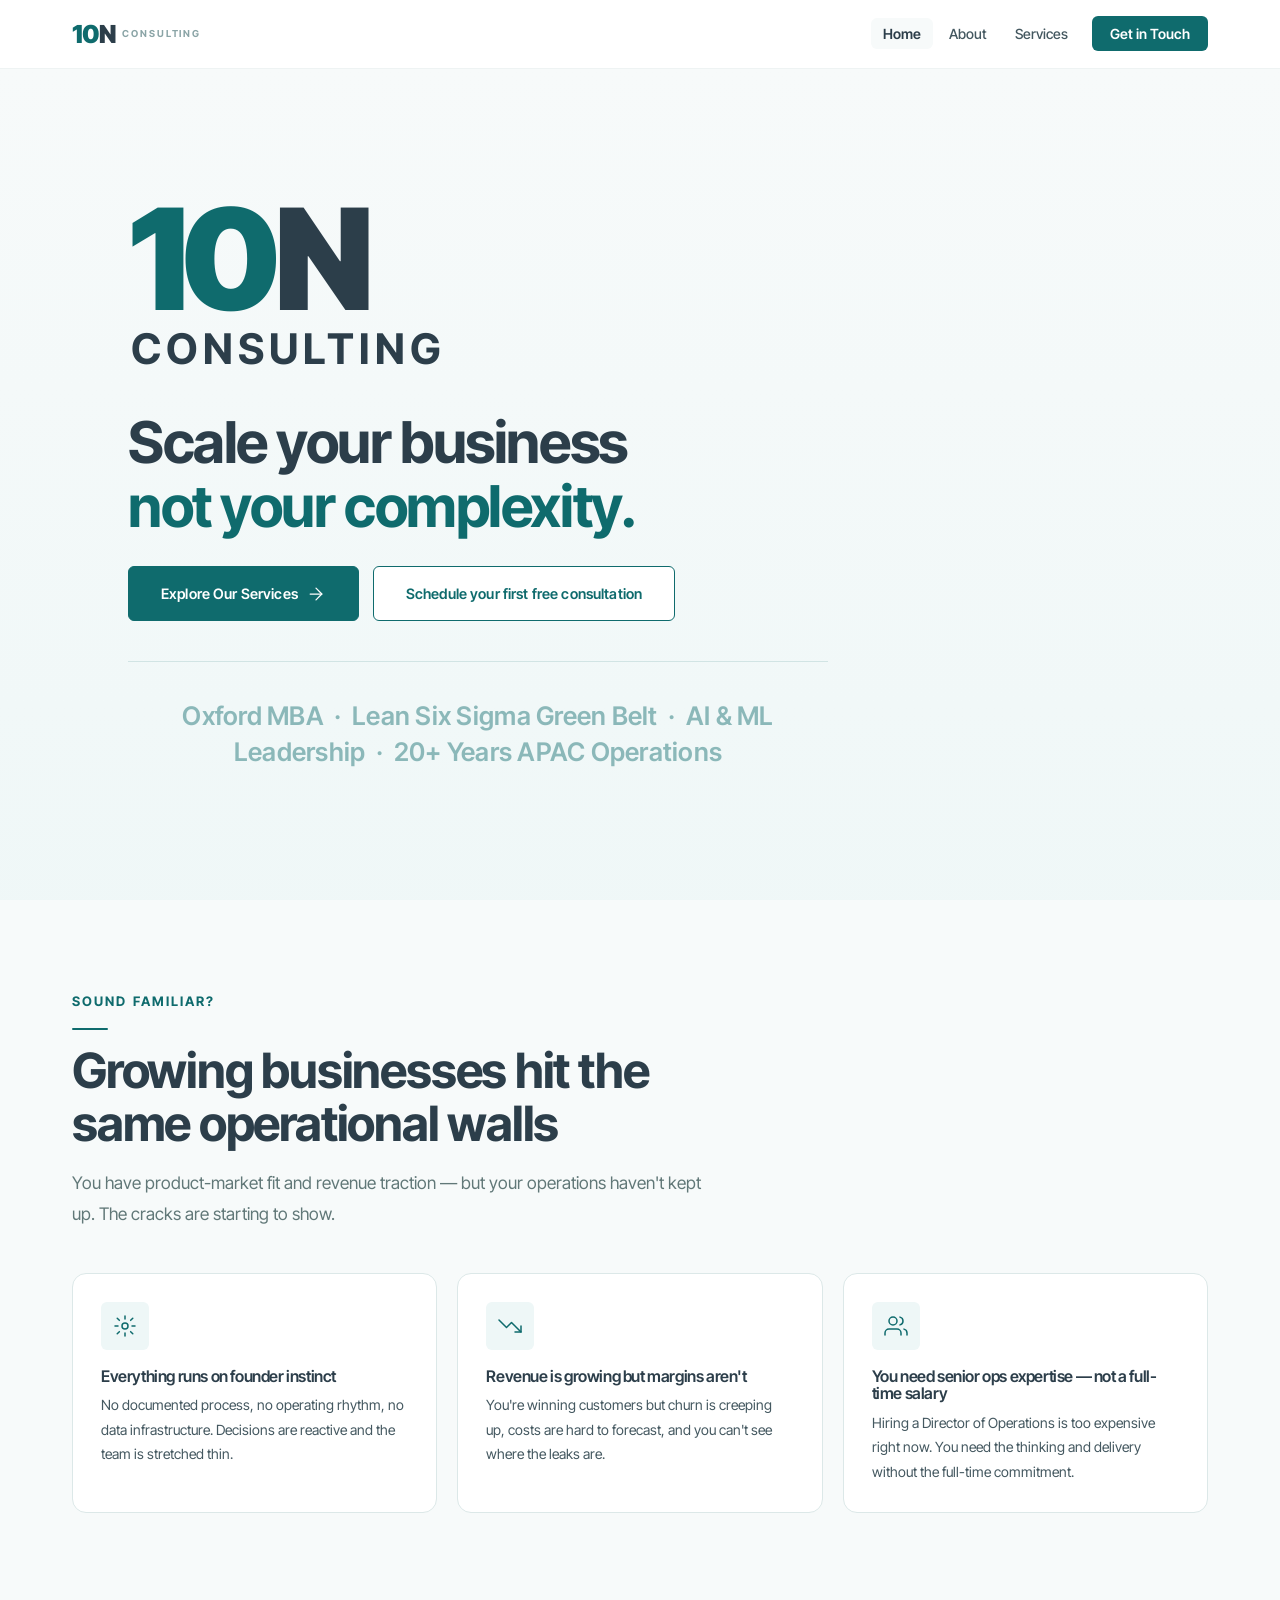
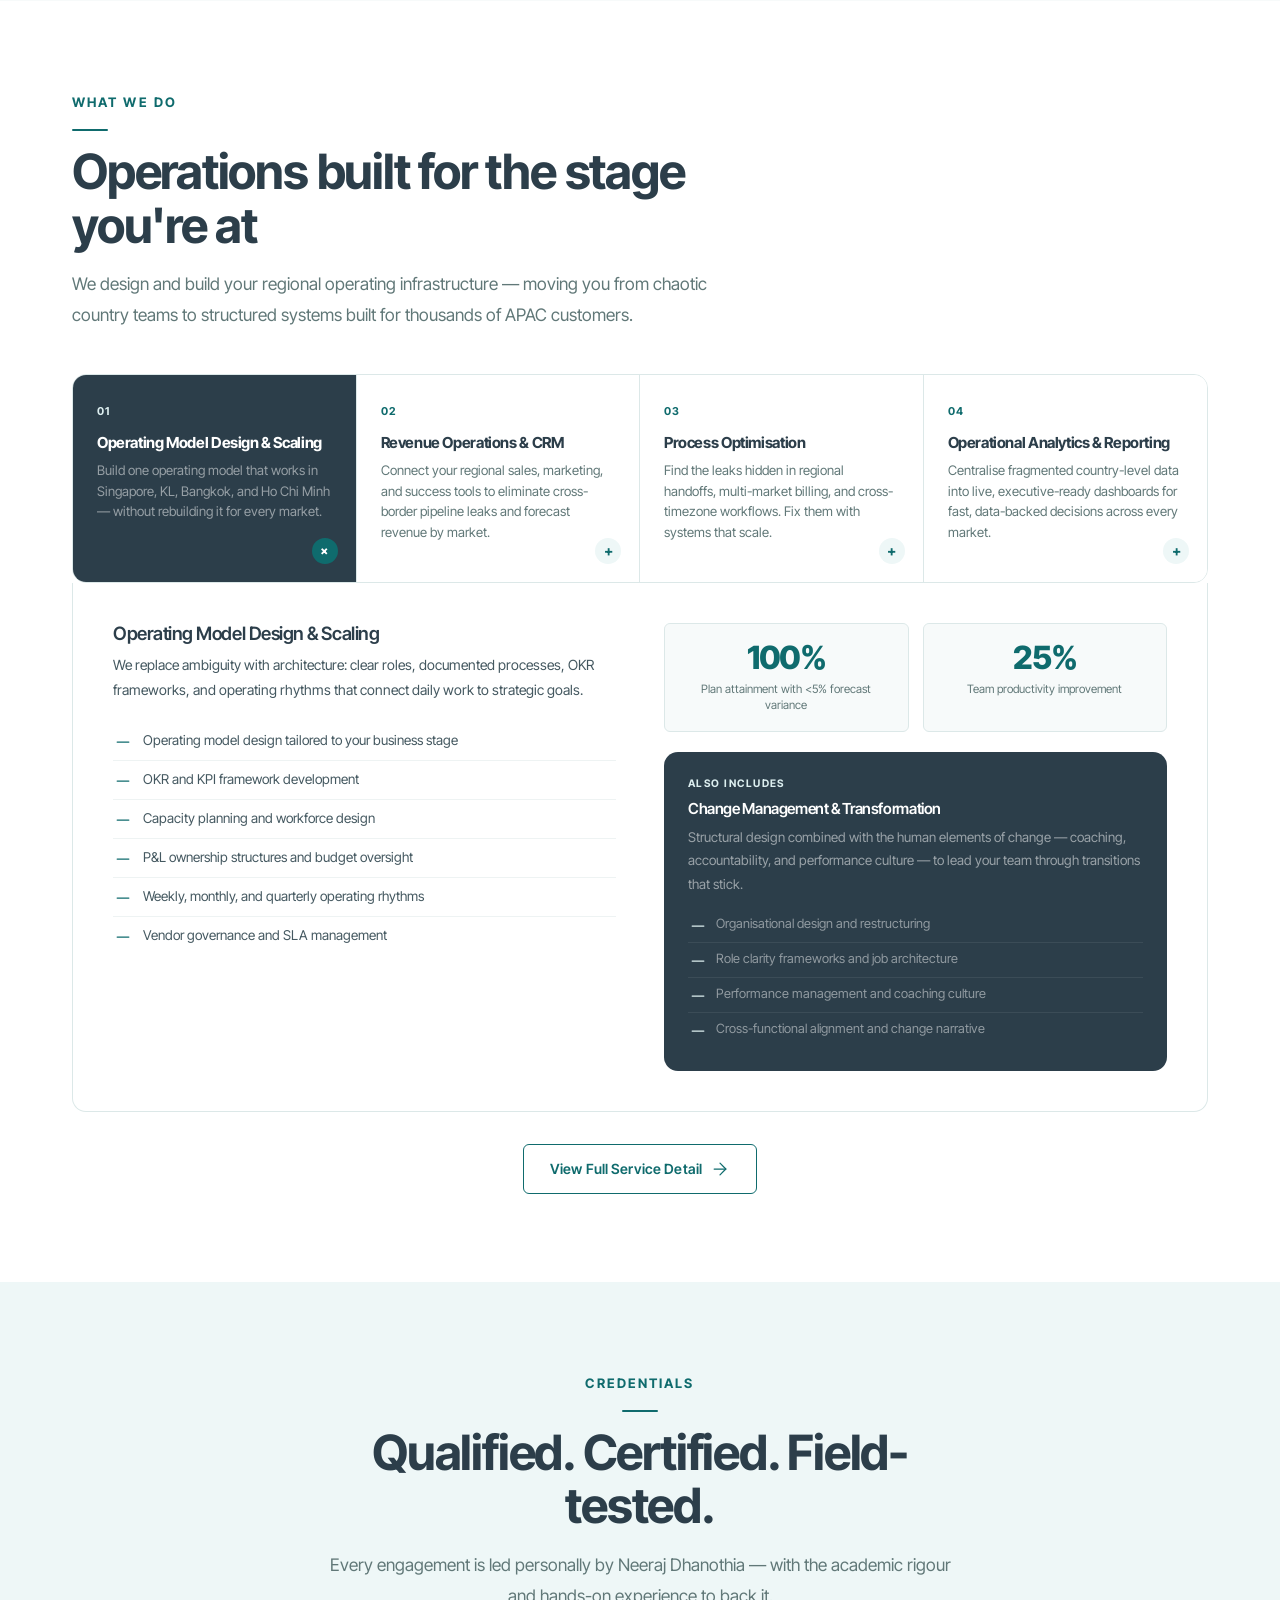
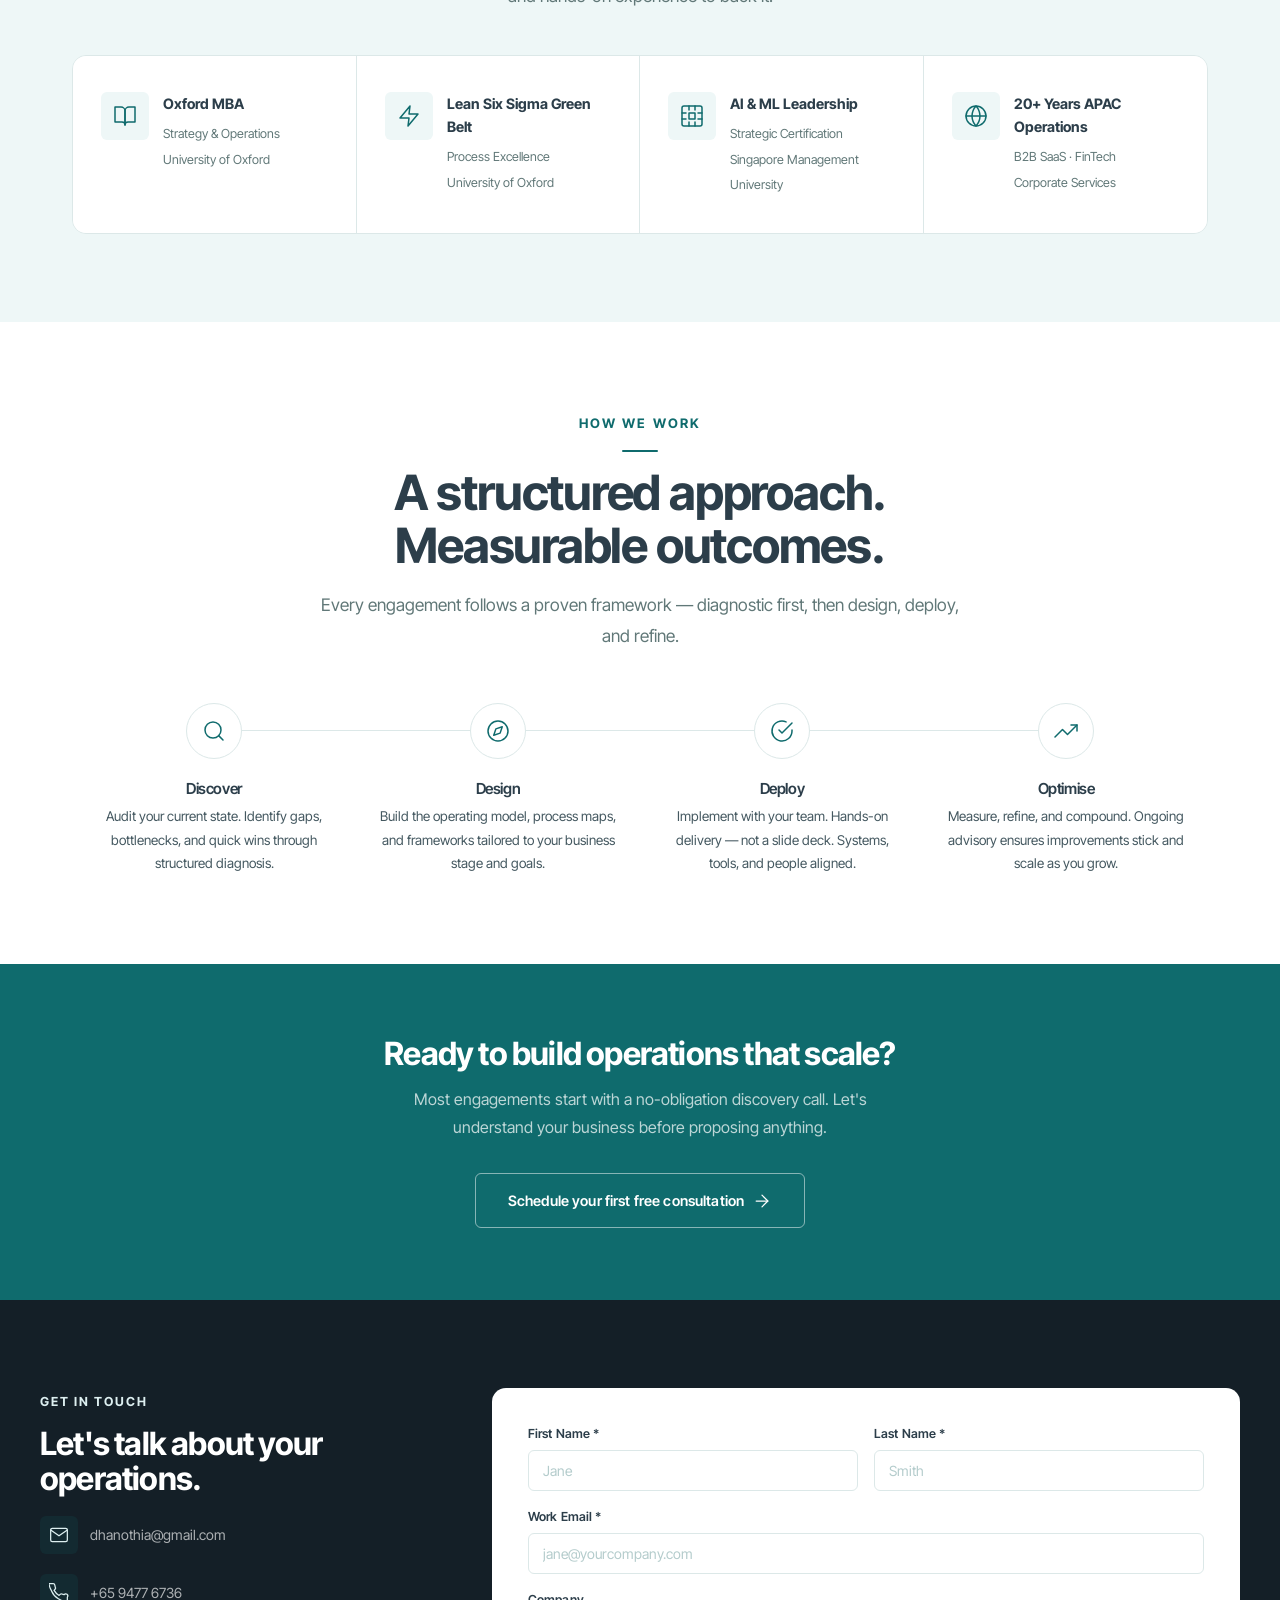
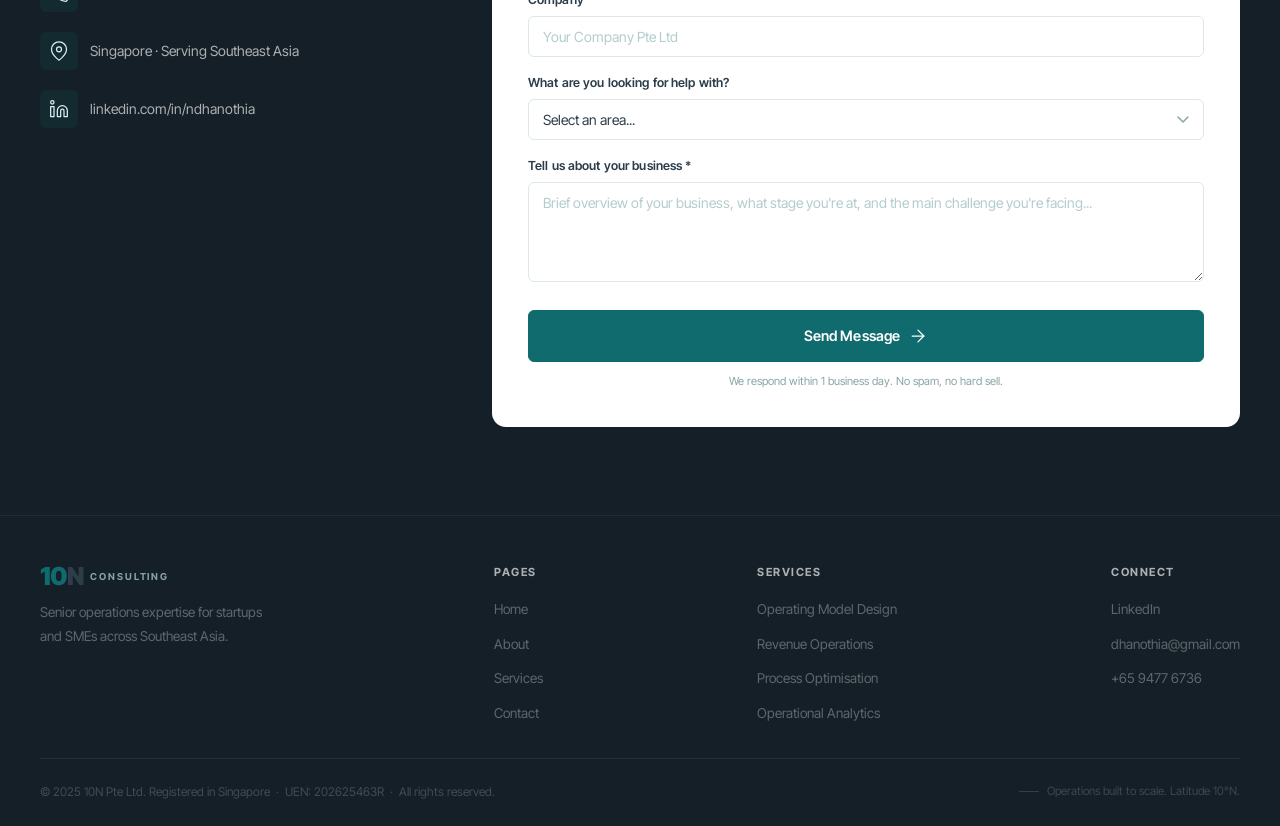
==== commit 4111645e: "Full-width hero, original problem cards, credentials only, UEN in footer" ====
--- a/index.html
+++ b/index.html
@@ -90,47 +90,38 @@
       Oxford MBA &nbsp;·&nbsp; Lean Six Sigma Green Belt &nbsp;·&nbsp; AI &amp; ML Leadership &nbsp;·&nbsp; 20+ Years APAC Operations
     </p>
   </div>
-  <!-- Right panel — photo + teal accent -->
-  <div class="hero-right" aria-hidden="true">
-    <img
-      src="https://images.unsplash.com/photo-1525625293386-3f8f99389edd?w=1400&q=85&auto=format&fit=crop"
-      alt="Singapore skyline — Marina Bay Sands"
-      loading="eager"
-    />
-    <div class="hero-teal-accent"></div>
-  </div>
 </section>
 
 <!-- ── Problem ── -->
 <section class="section section--offwhite" aria-labelledby="problem-heading">
   <div class="container">
     <div class="section-header">
-      <span class="overline">The APAC Reality</span>
+      <span class="overline">Sound Familiar?</span>
       <div class="divider"></div>
-      <h2 id="problem-heading">Every founder scaling across Southeast Asia hits the same walls</h2>
-      <p class="lead mt-16">From Singapore to Ho Chi Minh City, the operational patterns are consistent — and consistently expensive.</p>
+      <h2 id="problem-heading">Growing businesses hit the same operational walls</h2>
+      <p class="lead mt-16">You have product-market fit and revenue traction — but your operations haven't kept up. The cracks are starting to show.</p>
     </div>
     <div class="problem-cards">
       <article class="problem-card reveal">
         <div class="icon-wrap">
           <svg class="icon-lg"><use href="#ic-settings"/></svg>
         </div>
-        <h4>Five countries, five operating models, zero consistency</h4>
-        <p>Your teams in SG, MY, TH, PH, and VN all run differently. No shared rhythm, no unified process, no cross-border visibility. The business is held together by WhatsApp threads and founder availability.</p>
+        <h4>Everything runs on founder instinct</h4>
+        <p>No documented process, no operating rhythm, no data infrastructure. Decisions are reactive and the team is stretched thin.</p>
       </article>
       <article class="problem-card reveal">
         <div class="icon-wrap">
           <svg class="icon-lg"><use href="#ic-trend-down"/></svg>
         </div>
-        <h4>Multi-market growth is hiding multi-market leakage</h4>
-        <p>Revenue is up — but SGD, MYR, USD, and THB don't reconcile cleanly. Localised compliance, country-level costs, and fragmented billing are compressing your margins quietly. The leaks are real. You just can't see them yet.</p>
+        <h4>Revenue is growing but margins aren't</h4>
+        <p>You're winning customers but churn is creeping up, costs are hard to forecast, and you can't see where the leaks are.</p>
       </article>
       <article class="problem-card reveal">
         <div class="icon-wrap">
           <svg class="icon-lg"><use href="#ic-users"/></svg>
         </div>
-        <h4>The right operational talent for Asia is rare — and expensive</h4>
-        <p>A senior ops leader who understands global execution standards and can navigate APAC's market complexity commands S$180K+. Most growing businesses can't justify the headcount — but can't afford to go without the thinking.</p>
+        <h4>You need senior ops expertise — not a full-time salary</h4>
+        <p>Hiring a Director of Operations is too expensive right now. You need the thinking and delivery without the full-time commitment.</p>
       </article>
     </div>
   </div>
@@ -324,10 +315,10 @@
 <section class="section section--teal-pale" aria-labelledby="authority-heading">
   <div class="container">
     <div class="section-header centered text-center">
-      <span class="overline">Credentials & Track Record</span>
+      <span class="overline">Credentials</span>
       <div class="divider centered"></div>
-      <h2 id="authority-heading">Qualified to deliver. Proven in the field.</h2>
-      <p class="lead mt-16">Each credential is paired with a representative result from a live client engagement.</p>
+      <h2 id="authority-heading">Qualified. Certified. Field-tested.</h2>
+      <p class="lead mt-16">Every engagement is led personally by Neeraj Dhanothia — with the academic rigour and hands-on experience to back it.</p>
     </div>
     <div class="authority-grid mt-48">
       <div class="authority-col reveal">
@@ -338,10 +329,6 @@
             <span>Strategy & Operations<br>University of Oxford</span>
           </div>
         </div>
-        <div class="auth-metric">
-          <div class="auth-metric-num">100%</div>
-          <div class="auth-metric-label">Plan attainment with &lt;5% forecast variance — commercial operating model redesign</div>
-        </div>
       </div>
       <div class="authority-col reveal">
         <div class="auth-credential">
@@ -351,22 +338,14 @@
             <span>Process Excellence<br>University of Oxford</span>
           </div>
         </div>
-        <div class="auth-metric">
-          <div class="auth-metric-num">50%</div>
-          <div class="auth-metric-label">Churn reduction in 9 months through DMAIC intervention workflows</div>
-        </div>
       </div>
       <div class="authority-col reveal">
         <div class="auth-credential">
           <div class="icon-wrap"><svg class="icon-lg"><use href="#ic-cpu"/></svg></div>
           <div class="auth-cred-text">
-            <strong>AI & ML Leadership</strong>
+            <strong>AI &amp; ML Leadership</strong>
             <span>Strategic Certification<br>Singapore Management University</span>
           </div>
-        </div>
-        <div class="auth-metric">
-          <div class="auth-metric-num">75%</div>
-          <div class="auth-metric-label">Improvement in early-stage customer retention through structured onboarding playbooks</div>
         </div>
       </div>
       <div class="authority-col reveal">
@@ -376,10 +355,6 @@
             <strong>20+ Years APAC Operations</strong>
             <span>B2B SaaS · FinTech<br>Corporate Services</span>
           </div>
-        </div>
-        <div class="auth-metric">
-          <div class="auth-metric-num">14%</div>
-          <div class="auth-metric-label">Operational cost savings through lifecycle redesign across 13,000+ accounts</div>
         </div>
       </div>
     </div>
@@ -506,7 +481,7 @@
       <nav class="footer-nav" aria-label="Footer connect"><h5>Connect</h5><ul><li><a href="#" data-contact-href="linkedin" target="_blank" rel="noopener">LinkedIn</a></li><li><a href="#" data-contact-href="email" data-contact="email"></a></li><li><a href="#" data-contact-href="phone" data-contact="phone"></a></li></ul></nav>
     </div>
     <div class="footer-bottom">
-      <p>© 2025 10N Pte Ltd. Registered in Singapore. All rights reserved.</p>
+      <p>© 2025 10N Pte Ltd. Registered in Singapore &nbsp;·&nbsp; UEN: 202625463R &nbsp;·&nbsp; All rights reserved.</p>
       <div class="footer-tagline">Operations built to scale. Latitude 10°N.</div>
     </div>
   </div>
--- a/style.css
+++ b/style.css
@@ -134,27 +134,28 @@
 .nav-cta { background: var(--teal) !important; color: var(--white) !important; border-radius: var(--radius) !important; padding: 9px 18px !important; margin-left: 8px; font-weight: 600 !important; }
 .nav-cta:hover { background: var(--teal-mid) !important; color: var(--white) !important; }
 
-/* ─── Hero — Split Layout ─────────────────────────────────────────────────── */
+/* ─── Hero — Full Width with Ghost Background ────────────────────────────── */
 .hero {
-  display: grid;
-  grid-template-columns: 54% 46%;
+  display: block;
+  position: relative;
   min-height: calc(100svh - 68px);
   margin-top: 68px;
   overflow: hidden;
 }
 .hero-left {
-  background-color: var(--white);
+  min-height: calc(100svh - 68px);
+  background-color: var(--off-white);
   background-image:
-    linear-gradient(to bottom right, rgba(255,255,255,0.91) 0%, rgba(247,250,250,0.86) 100%),
-    url('https://images.unsplash.com/photo-1525625293386-3f8f99389edd?w=1400&q=85&auto=format&fit=crop');
+    linear-gradient(to bottom, rgba(247,250,250,0.90) 0%, rgba(238,247,247,0.87) 100%),
+    url('https://images.unsplash.com/photo-1508009603885-50cf7c579365?w=1920&q=85&auto=format&fit=crop');
   background-size: cover;
-  background-position: center 30%;
-  padding: clamp(48px, 7vw, 88px) clamp(32px, 6vw, 72px);
+  background-position: center 40%;
+  padding: clamp(80px, 10vw, 128px) clamp(48px, 10vw, 160px);
   display: flex; flex-direction: column; justify-content: center;
   position: relative; z-index: 1;
 }
 /* Hero brand mark — split "10" and "N" */
-.hero-brand { margin-bottom: 36px; line-height: 0.88; }
+.hero-brand { margin-bottom: 44px; line-height: 0.88; }
 .hero-brand-row { display: flex; align-items: baseline; gap: 0.06em; }
 .hero-10 {
   font-size: clamp(5.5rem, 11vw, 9.5rem);
@@ -174,21 +175,22 @@
   font-weight: 700; letter-spacing: 0.12em; text-transform: uppercase;
   color: var(--navy); margin-top: 8px; padding-left: 3px; display: block;
 }
-.hero h1 { color: var(--navy); margin-bottom: 20px; max-width: 520px; }
+.hero h1 { color: var(--navy); margin-bottom: 28px; max-width: 680px; }
 .hero h1 span { color: var(--teal); }
-.hero-actions { display: flex; gap: 12px; flex-wrap: wrap; margin-bottom: 0; }
-
-/* Credential line — below CTAs, large and muted */
+.hero-actions { display: flex; gap: 14px; flex-wrap: wrap; margin-bottom: 0; }
+
+/* Credential line — below CTAs, centered, bold */
 .hero-credentials {
   font-size: clamp(1.1rem, 2vw, 1.65rem);
-  font-weight: 300;
-  color: rgba(15, 107, 109, 0.42);
-  letter-spacing: -0.01em;
-  line-height: 1.3;
-  margin-top: 28px;
-  padding-top: 28px;
-  border-top: 1px solid rgba(15,107,109,0.12);
-  max-width: 560px;
+  font-weight: 600;
+  color: rgba(15, 107, 109, 0.45);
+  letter-spacing: 0.01em;
+  line-height: 1.4;
+  margin-top: 40px;
+  padding-top: 36px;
+  border-top: 1px solid rgba(15,107,109,0.14);
+  text-align: center;
+  max-width: 700px;
 }
 
 /* Hero right — photo + teal accent */
@@ -322,19 +324,16 @@
   border: 1px solid var(--grey-200); border-radius: var(--radius-lg); overflow: hidden;
 }
 .authority-col {
-  padding: 32px 24px; background: var(--white);
+  padding: 36px 28px; background: var(--white);
   border-right: 1px solid var(--grey-200);
-  display: flex; flex-direction: column; gap: 20px;
+  display: flex; flex-direction: column; gap: 0;
   transition: background 0.2s;
 }
 .authority-col:last-child { border-right: none; }
 .authority-col:hover { background: var(--off-white); }
-.auth-credential { display: flex; align-items: flex-start; gap: 12px; padding-bottom: 20px; border-bottom: 1px solid var(--grey-100); }
-.auth-cred-text strong { display: block; font-size: 0.875rem; font-weight: 700; color: var(--navy); margin-bottom: 3px; }
-.auth-cred-text span   { font-size: 0.75rem; color: var(--grey-500); line-height: 1.4; }
-.auth-metric { text-align: left; }
-.auth-metric-num { font-size: 2.4rem; font-weight: 900; color: var(--teal); letter-spacing: -0.04em; line-height: 1; }
-.auth-metric-label { font-size: 0.78rem; color: var(--grey-500); margin-top: 6px; line-height: 1.4; }
+.auth-credential { display: flex; align-items: flex-start; gap: 14px; }
+.auth-cred-text strong { display: block; font-size: 0.9rem; font-weight: 700; color: var(--navy); margin-bottom: 5px; }
+.auth-cred-text span   { font-size: 0.78rem; color: var(--grey-500); line-height: 1.5; }
 
 /* ─── How it Works ───────────────────────────────────────────────────────── */
 .steps { display: grid; grid-template-columns: repeat(4,1fr); gap: 0; margin-top: 52px; position: relative; }
@@ -486,12 +485,10 @@
 }
 
 @media (max-width: 900px) {
-  .hero { grid-template-columns: 1fr; min-height: auto; }
-  .hero-left { padding: 48px 32px 40px; min-height: 60svh; justify-content: flex-end; }
-  .hero-right { height: 45svh; }
+  .hero-left { padding: 56px 24px 52px; min-height: 100svh; }
   .hero-10, .hero-n { font-size: clamp(4.5rem, 14vw, 7rem); }
   .hero-brand-sub { font-size: clamp(1.35rem, 4.2vw, 2.1rem); }
-  .hero-credentials { font-size: clamp(0.95rem, 2.5vw, 1.35rem); }
+  .hero-credentials { font-size: clamp(0.9rem, 2.5vw, 1.2rem); text-align: center; }
   .services-row { grid-template-columns: repeat(2,1fr); }
   .service-card-exp:nth-child(2) { border-right: none; }
   .service-card-exp { border-bottom: 1px solid var(--grey-200); }
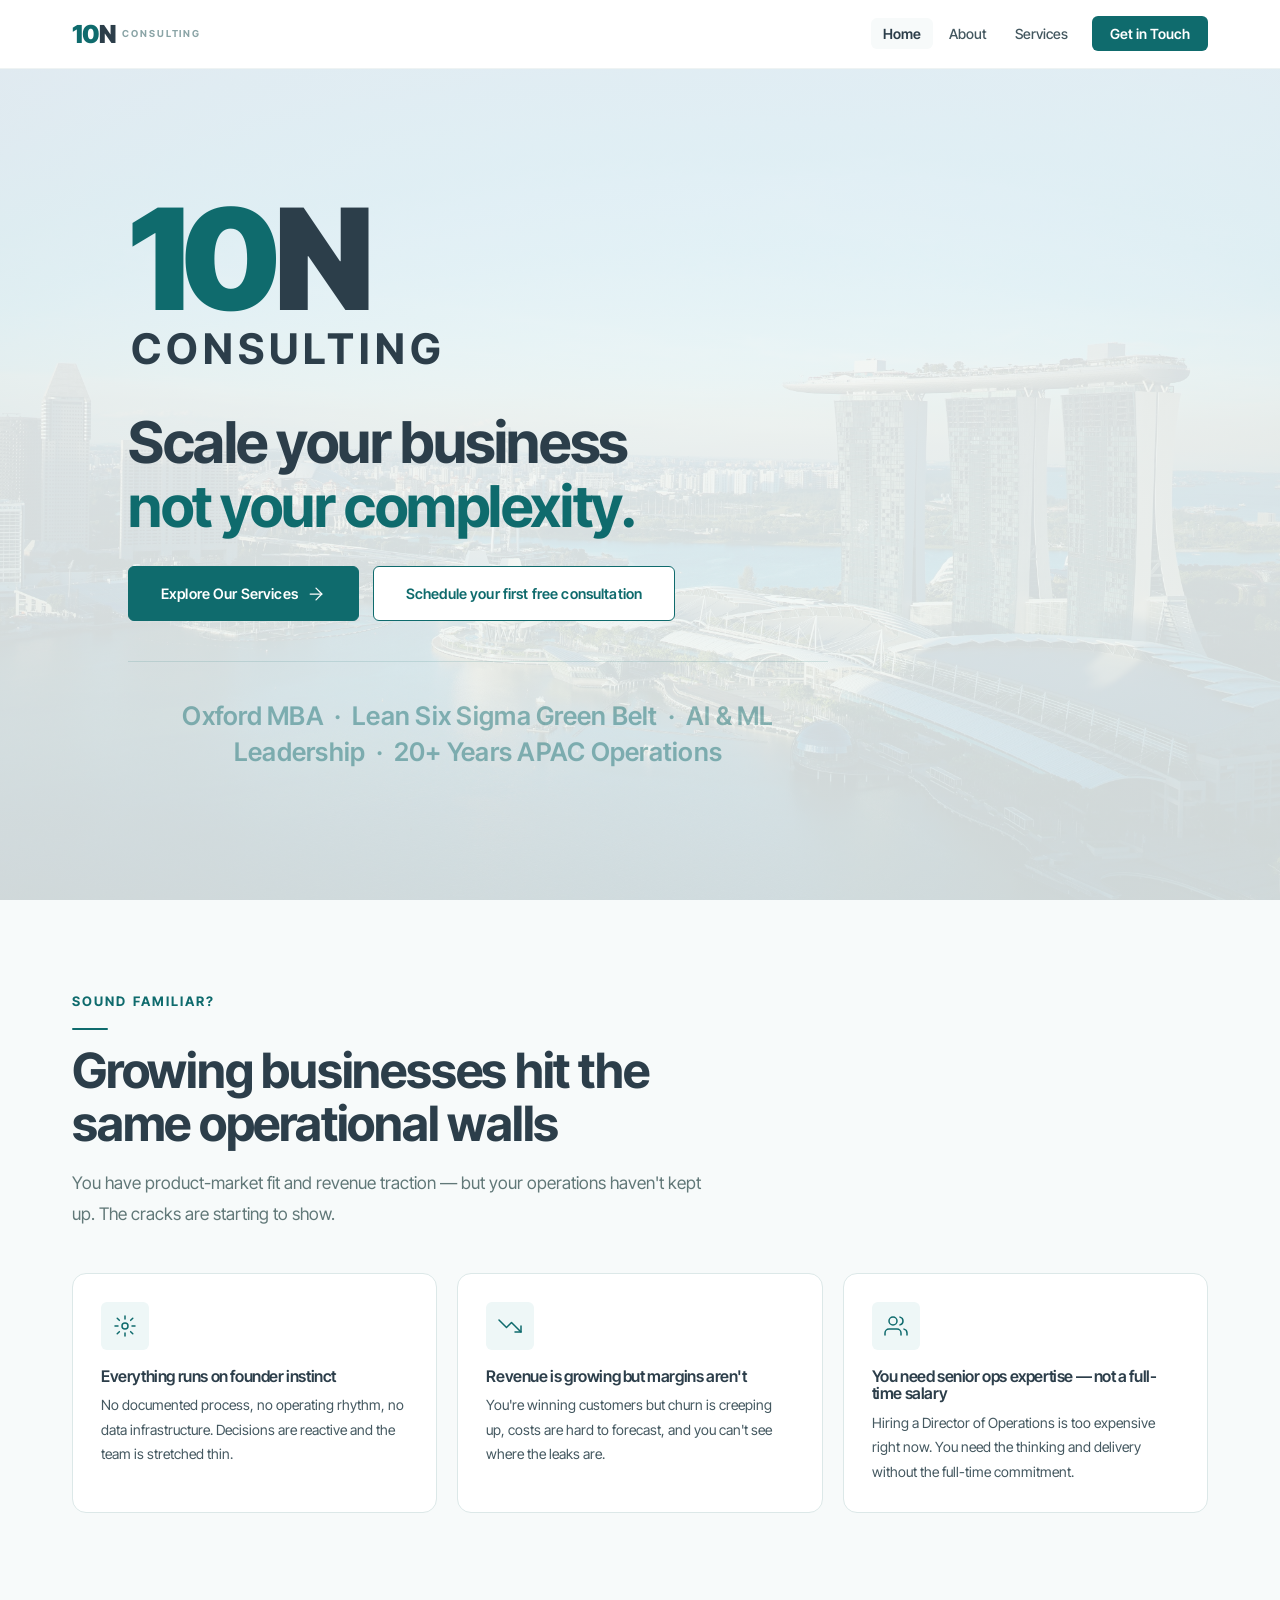
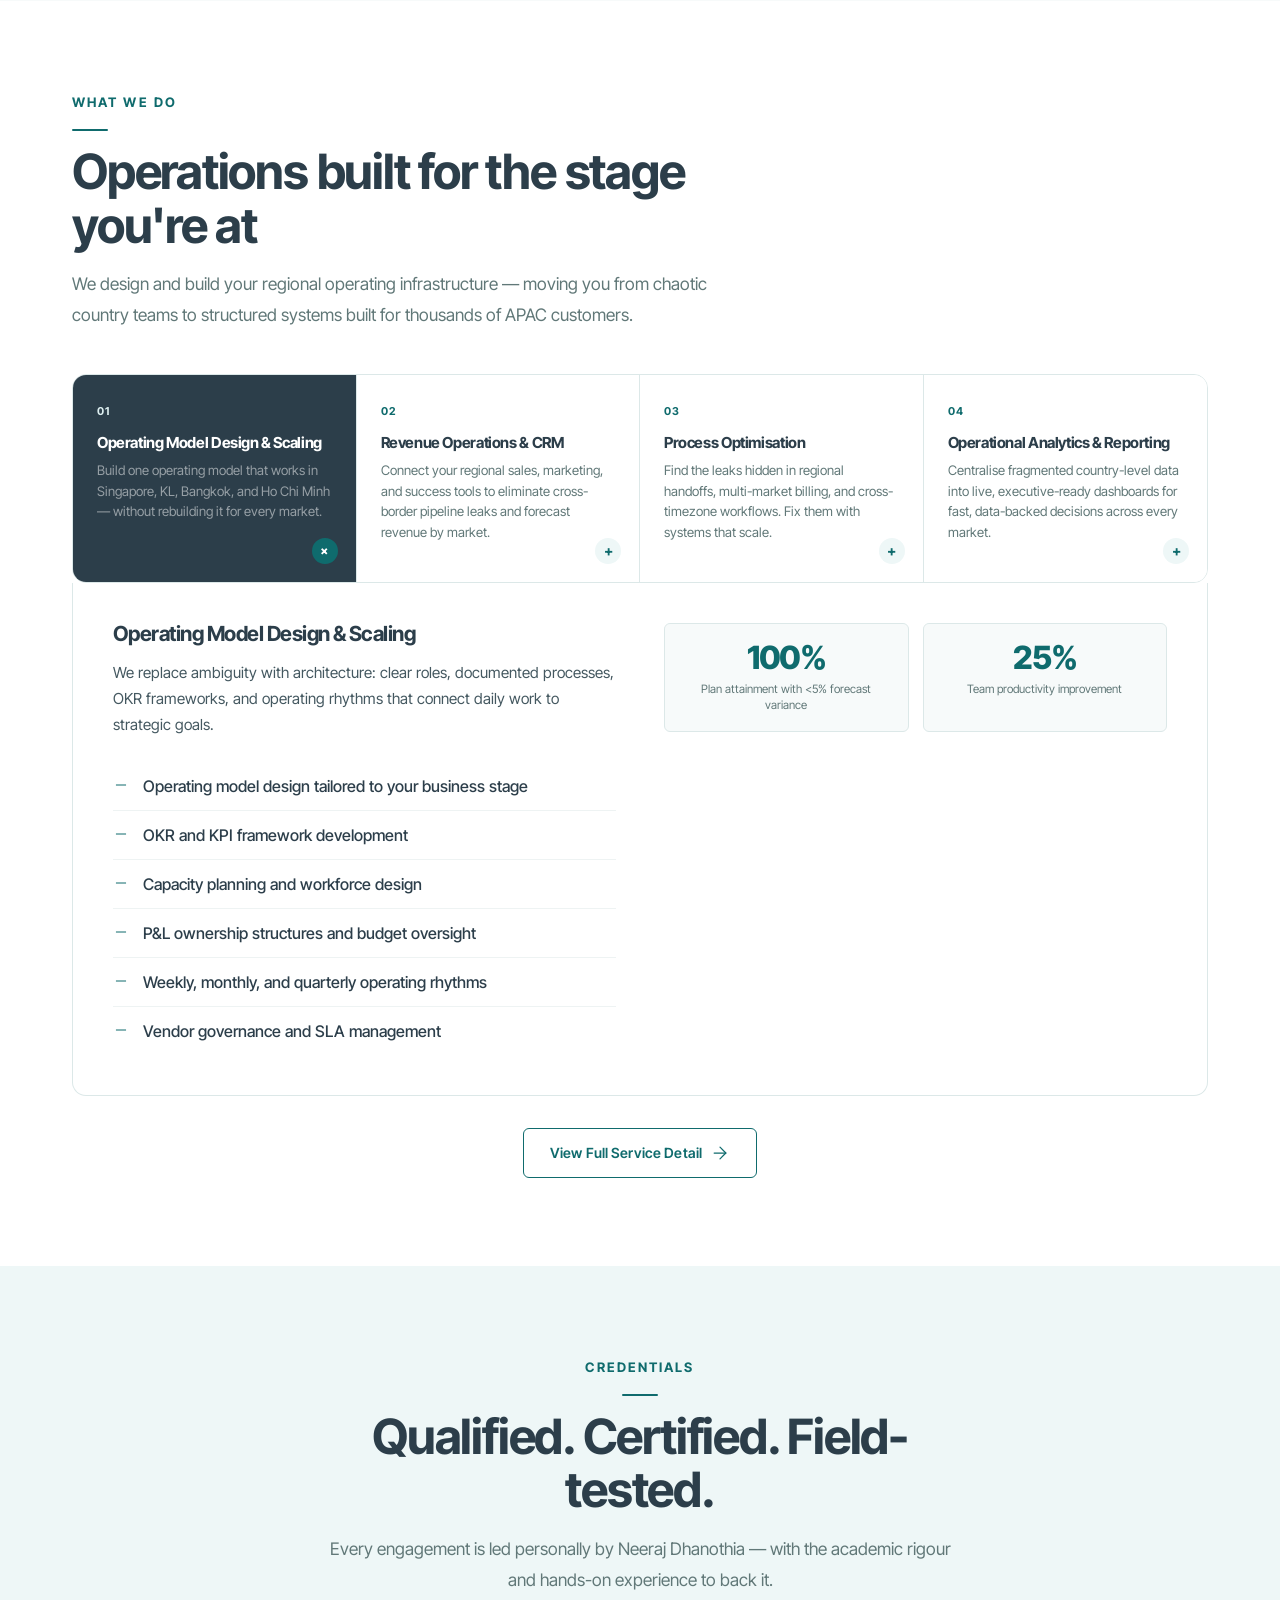
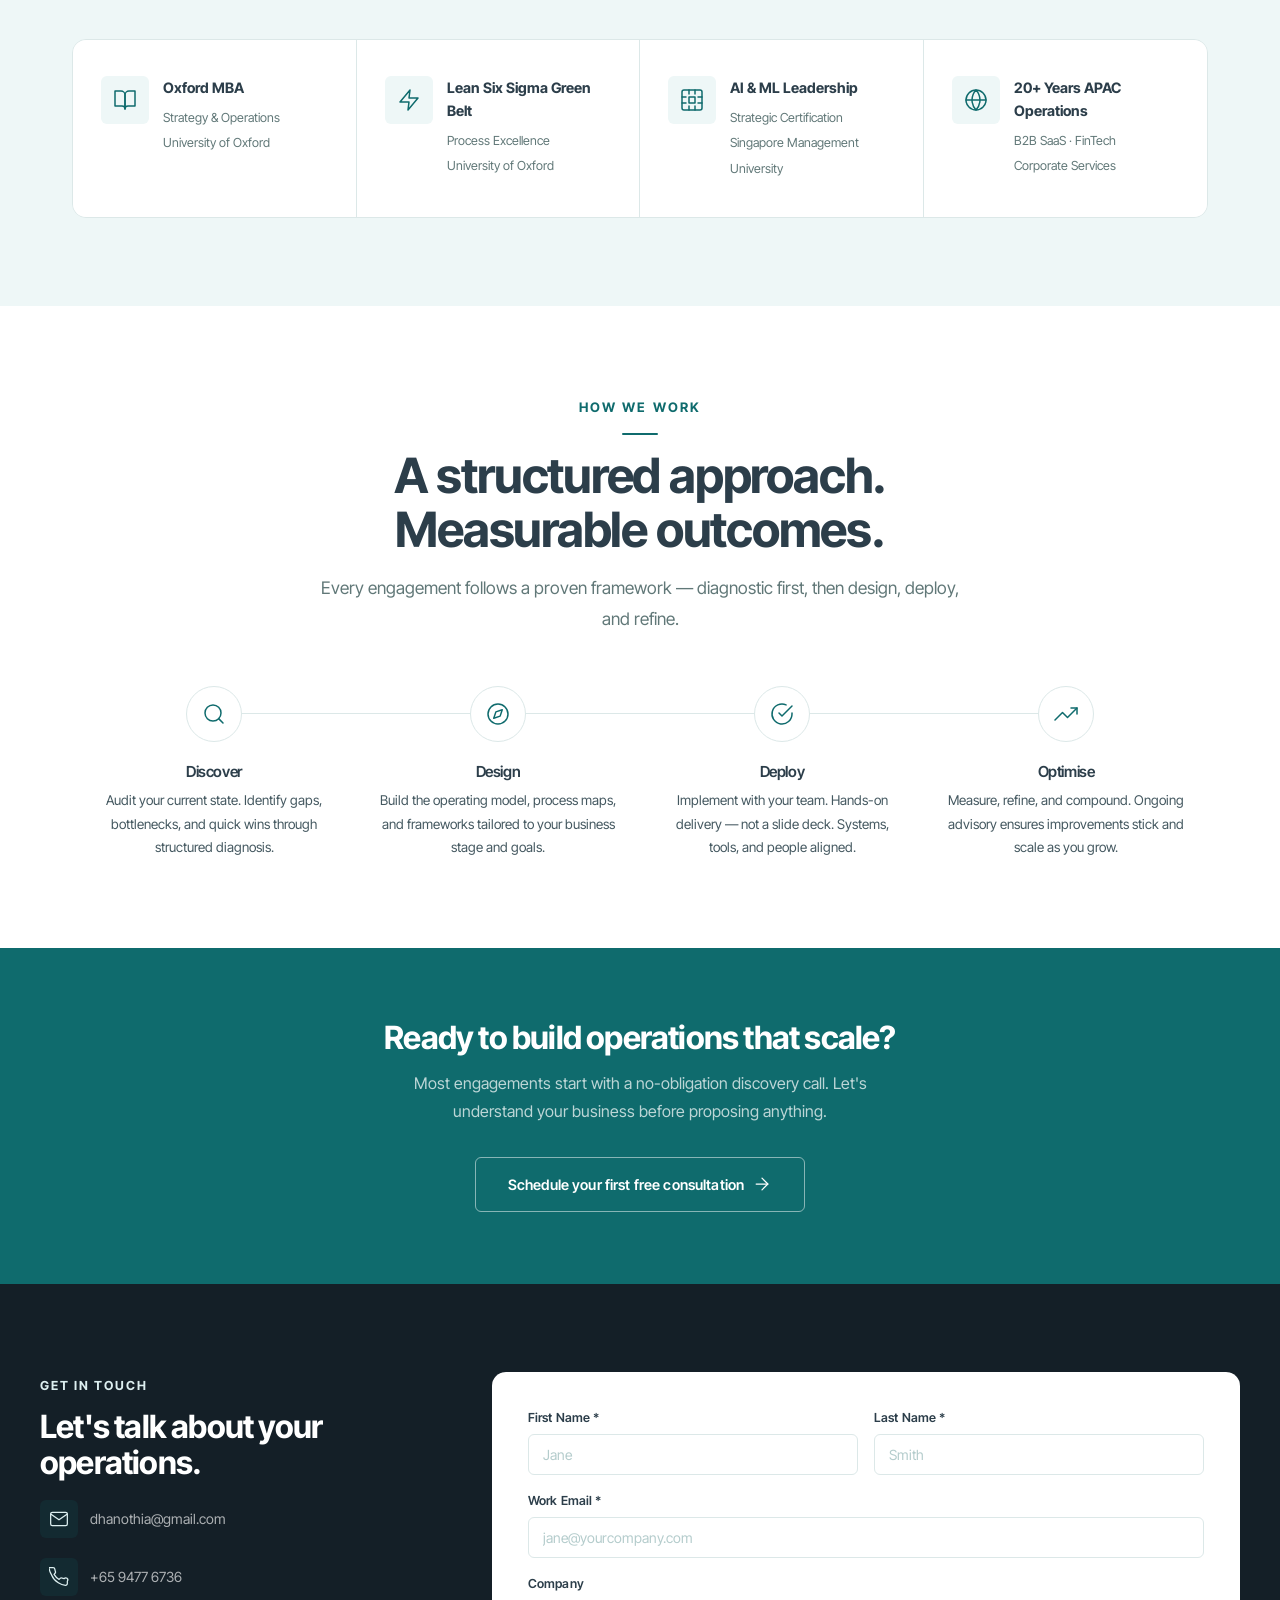
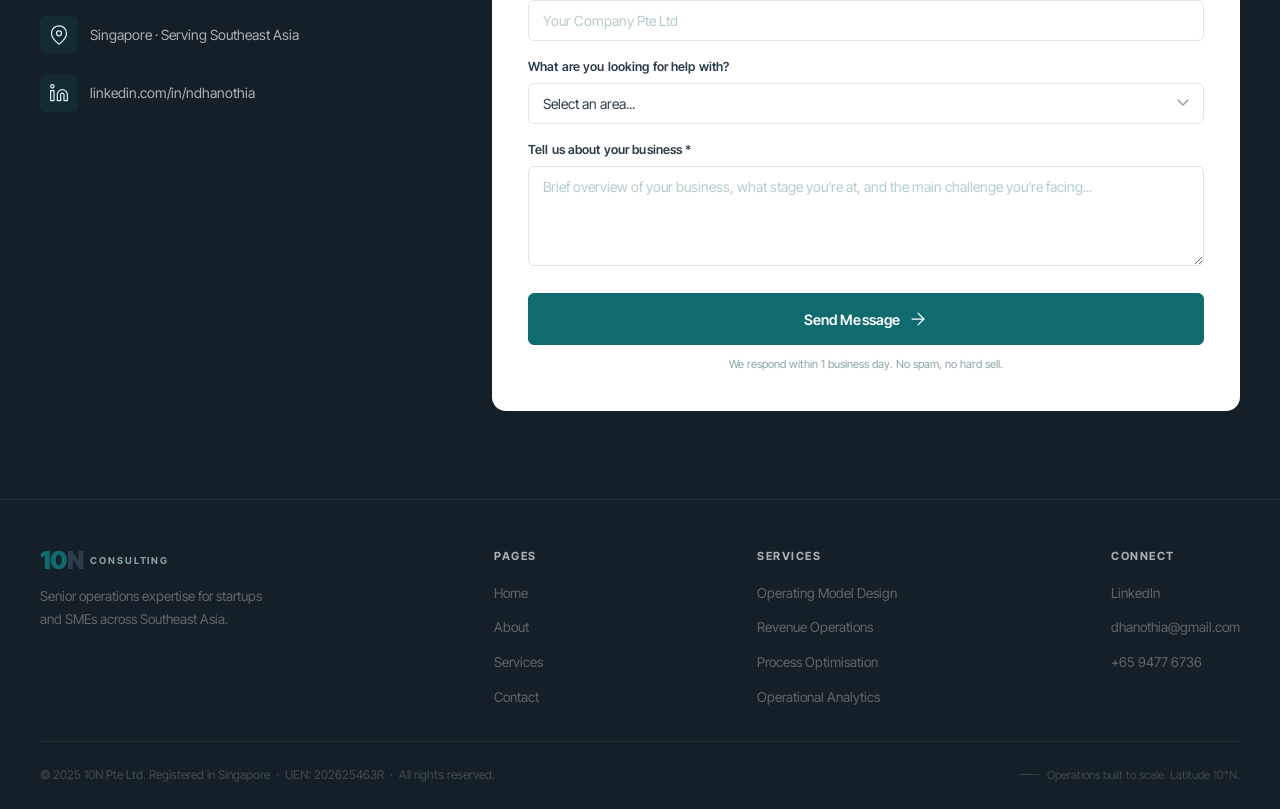
==== commit 8f317e10: "Remove all Also Includes boxes, bigger bolder service outcome list" ====
--- a/index.html
+++ b/index.html
@@ -192,17 +192,6 @@
               <div class="panel-metric"><div class="panel-metric-num">100%</div><div class="panel-metric-label">Plan attainment with &lt;5% forecast variance</div></div>
               <div class="panel-metric"><div class="panel-metric-num">25%</div><div class="panel-metric-label">Team productivity improvement</div></div>
             </div>
-            <div class="panel-sub">
-              <span class="panel-sub-label">Also Includes</span>
-              <h4>Change Management & Transformation</h4>
-              <p>Structural design combined with the human elements of change — coaching, accountability, and performance culture — to lead your team through transitions that stick.</p>
-              <ul>
-                <li><svg class="icon"><use href="#ic-minus"/></svg>Organisational design and restructuring</li>
-                <li><svg class="icon"><use href="#ic-minus"/></svg>Role clarity frameworks and job architecture</li>
-                <li><svg class="icon"><use href="#ic-minus"/></svg>Performance management and coaching culture</li>
-                <li><svg class="icon"><use href="#ic-minus"/></svg>Cross-functional alignment and change narrative</li>
-              </ul>
-            </div>
           </div>
         </div>
 
@@ -224,17 +213,6 @@
               <div class="panel-metric"><div class="panel-metric-num">75%</div><div class="panel-metric-label">Improvement in early-stage retention</div></div>
               <div class="panel-metric"><div class="panel-metric-num">90%+</div><div class="panel-metric-label">ARR maintained post-intervention</div></div>
             </div>
-            <div class="panel-sub">
-              <span class="panel-sub-label">Also Includes</span>
-              <h4>Fractional COO / Ongoing Advisory</h4>
-              <p>A senior operations partner on a monthly retainer — attends leadership meetings, reviews board packs, and flags operational risks before they compound.</p>
-              <ul>
-                <li><svg class="icon"><use href="#ic-minus"/></svg>Regular attendance at leadership and board meetings</li>
-                <li><svg class="icon"><use href="#ic-minus"/></svg>Ongoing KPI and OKR governance</li>
-                <li><svg class="icon"><use href="#ic-minus"/></svg>Operational risk identification and escalation</li>
-                <li><svg class="icon"><use href="#ic-minus"/></svg>Flexible hours-based or defined scope retainer</li>
-              </ul>
-            </div>
           </div>
         </div>
 
@@ -256,18 +234,6 @@
               <div class="panel-metric"><div class="panel-metric-num">50%</div><div class="panel-metric-label">Churn reduction in 9 months</div></div>
               <div class="panel-metric"><div class="panel-metric-num">30%</div><div class="panel-metric-label">Reduction in manual workload</div></div>
             </div>
-            <div class="panel-sub" style="flex:1;">
-              <span class="panel-sub-label">Methodology</span>
-              <h4>Lean Six Sigma · DMAIC</h4>
-              <p>Every process improvement engagement follows the proven DMAIC framework — evidence-based, measurable, and sustainable.</p>
-              <ul>
-                <li><svg class="icon"><use href="#ic-minus"/></svg>Define: scope the problem with precision</li>
-                <li><svg class="icon"><use href="#ic-minus"/></svg>Measure: baseline current performance</li>
-                <li><svg class="icon"><use href="#ic-minus"/></svg>Analyse: identify verified root causes</li>
-                <li><svg class="icon"><use href="#ic-minus"/></svg>Improve: design and implement solutions</li>
-                <li><svg class="icon"><use href="#ic-minus"/></svg>Control: lock in gains and prevent regression</li>
-              </ul>
-            </div>
           </div>
         </div>
 
@@ -289,17 +255,6 @@
               <div class="panel-metric"><div class="panel-metric-num">&lt;3%</div><div class="panel-metric-label">Forecast variance maintained globally</div></div>
               <div class="panel-metric"><div class="panel-metric-num">14%</div><div class="panel-metric-label">Operational cost savings via data-driven redesign</div></div>
             </div>
-            <div class="panel-sub" style="flex:1;">
-              <span class="panel-sub-label">Tools We Work With</span>
-              <h4>Flexible Stack</h4>
-              <p>Tool-agnostic — we work in your existing stack or help select the right tools for your stage.</p>
-              <ul>
-                <li><svg class="icon"><use href="#ic-minus"/></svg>Salesforce, HubSpot, Pipedrive, and custom CRMs</li>
-                <li><svg class="icon"><use href="#ic-minus"/></svg>Looker, Metabase, Google Data Studio</li>
-                <li><svg class="icon"><use href="#ic-minus"/></svg>Excel / Google Sheets for lean-stage modelling</li>
-                <li><svg class="icon"><use href="#ic-minus"/></svg>Notion, ClickUp for operating rhythm tooling</li>
-              </ul>
-            </div>
           </div>
         </div>
 
--- a/style.css
+++ b/style.css
@@ -147,7 +147,7 @@
   background-color: var(--off-white);
   background-image:
     linear-gradient(to bottom, rgba(247,250,250,0.90) 0%, rgba(238,247,247,0.87) 100%),
-    url('https://images.unsplash.com/photo-1508009603885-50cf7c579365?w=1920&q=85&auto=format&fit=crop');
+    url('singapore-hero.jpg');
   background-size: cover;
   background-position: center 40%;
   padding: clamp(80px, 10vw, 128px) clamp(48px, 10vw, 160px);
@@ -285,16 +285,17 @@
 .service-panel.open { max-height: 680px; }
 .panel-content { display: none; }
 .panel-content.active { display: grid; grid-template-columns: 1fr 1fr; gap: 48px; padding: 40px; }
-.panel-left h4 { color: var(--navy); margin-bottom: 10px; font-size: 1.15rem; }
-.panel-left > p { font-size: 0.875rem; margin-bottom: 20px; }
+.panel-left h4 { color: var(--navy); margin-bottom: 14px; font-size: 1.3rem; font-weight: 700; }
+.panel-left > p { font-size: 0.95rem; margin-bottom: 24px; line-height: 1.7; }
 .panel-outcomes { margin-top: 0; }
 .panel-outcomes li {
-  display: flex; align-items: flex-start; gap: 10px;
-  font-size: 0.845rem; color: var(--grey-600);
-  padding: 8px 0; border-bottom: 1px solid var(--grey-100);
+  display: flex; align-items: flex-start; gap: 14px;
+  font-size: 1rem; font-weight: 500; color: var(--navy);
+  padding: 12px 0; border-bottom: 1px solid var(--grey-100);
+  line-height: 1.5;
 }
 .panel-outcomes li:last-child { border-bottom: none; }
-.panel-outcomes li svg { color: var(--teal); flex-shrink: 0; margin-top: 2px; }
+.panel-outcomes li svg { color: var(--teal); flex-shrink: 0; margin-top: 3px; width: 16px; height: 16px; }
 .panel-right { display: flex; flex-direction: column; gap: 20px; }
 .panel-metrics { display: grid; grid-template-columns: 1fr 1fr; gap: 14px; }
 .panel-metric {
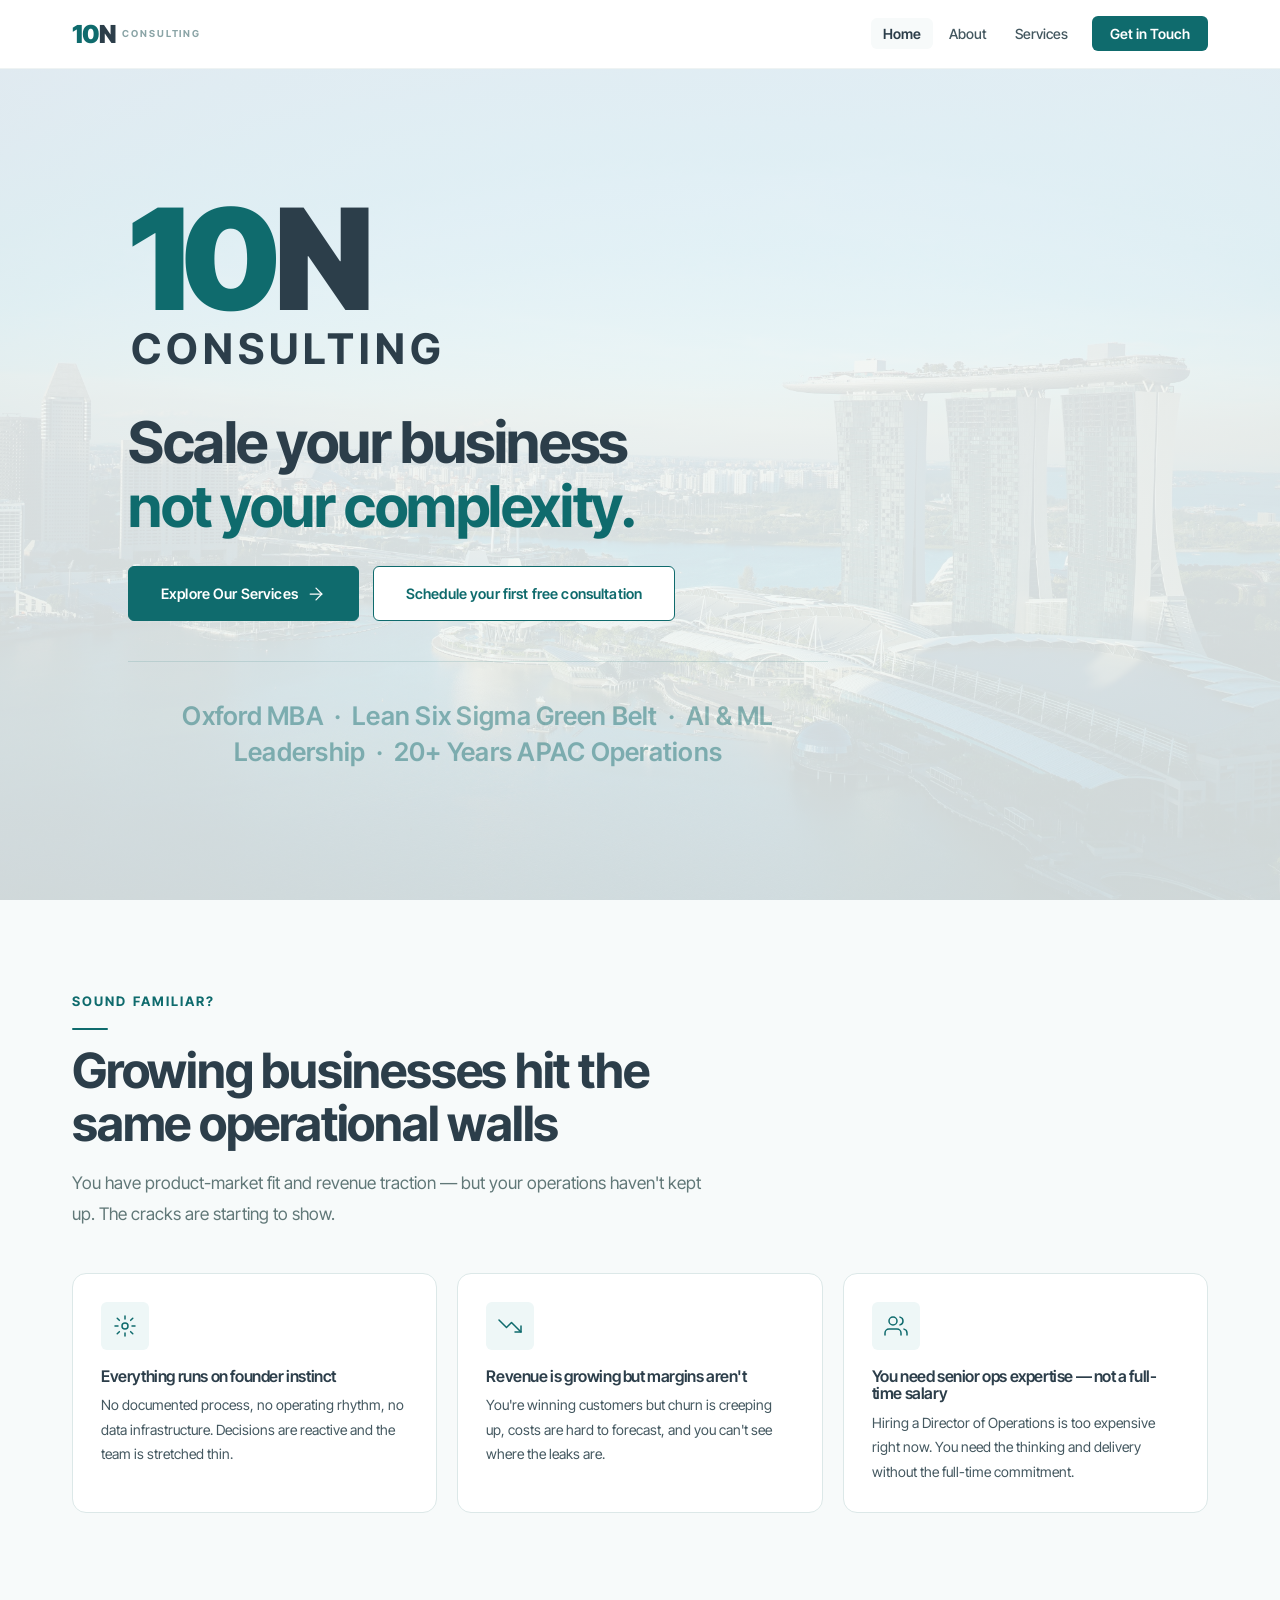
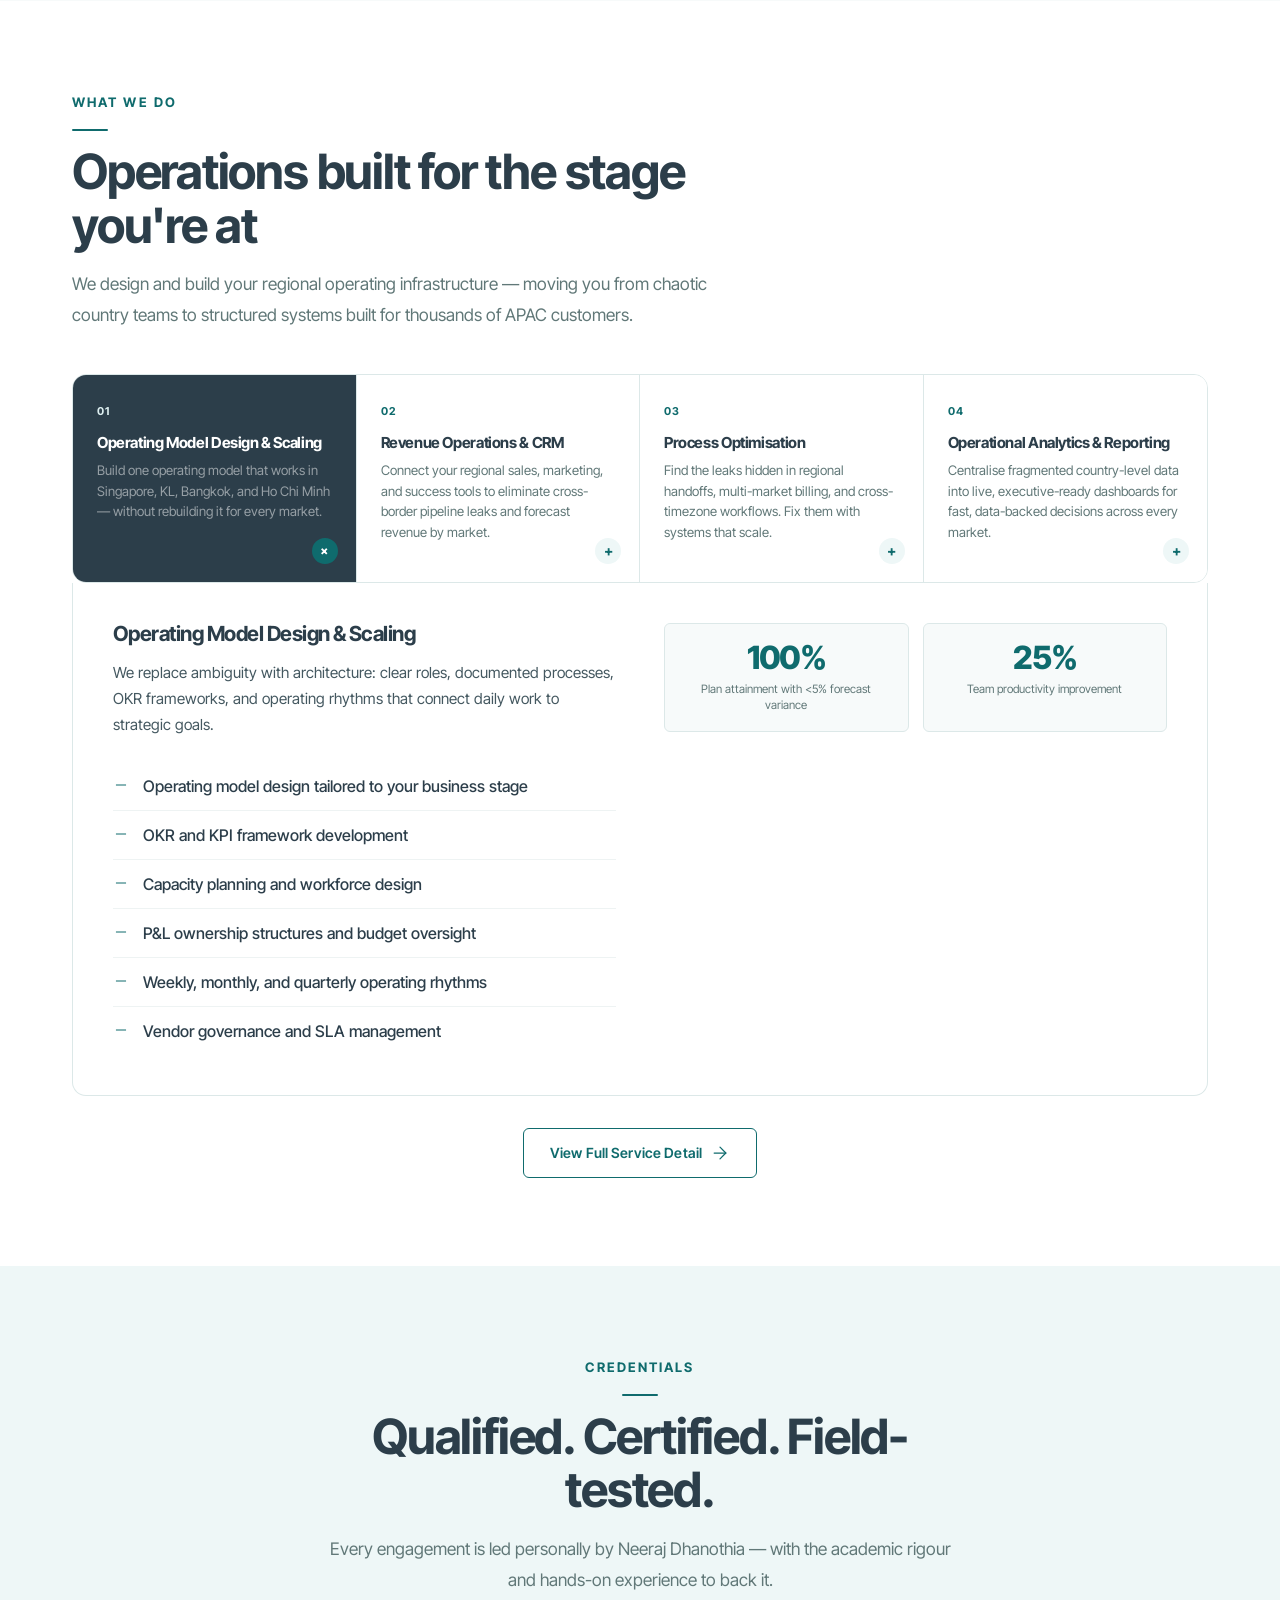
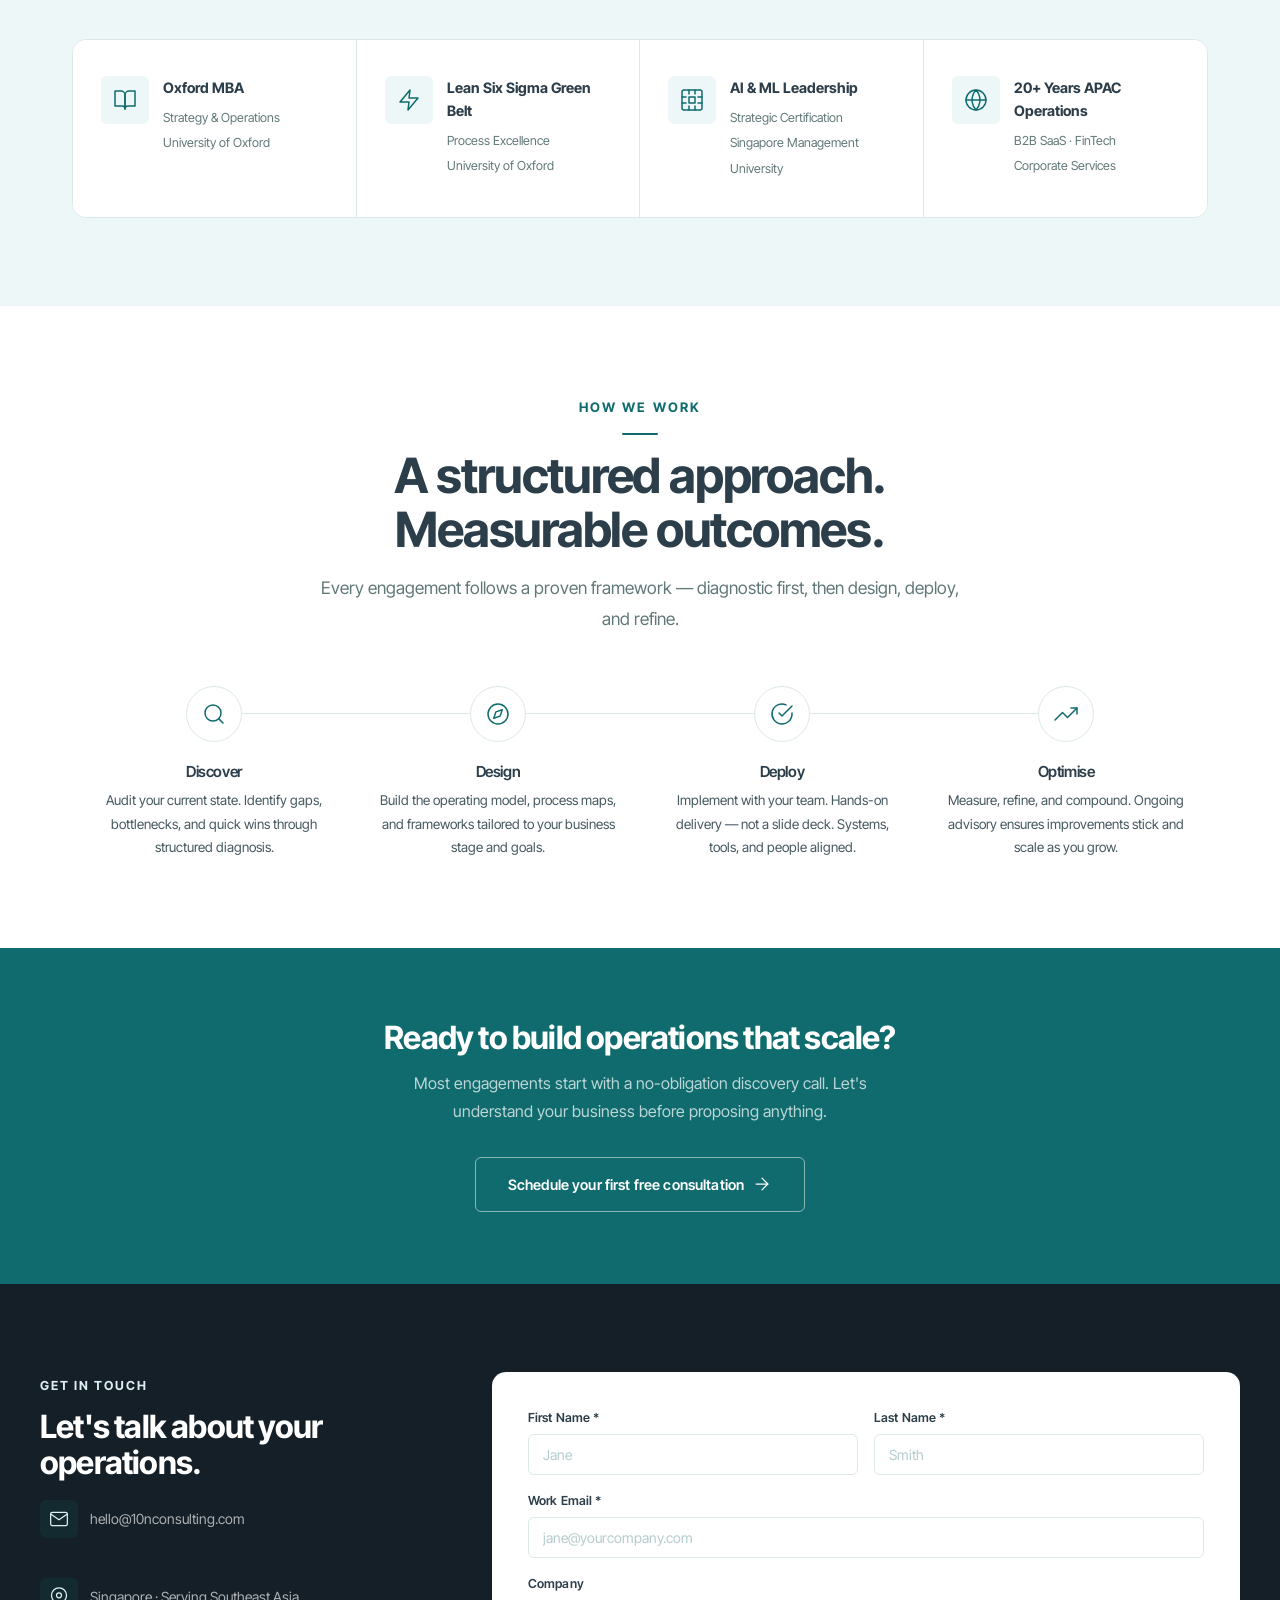
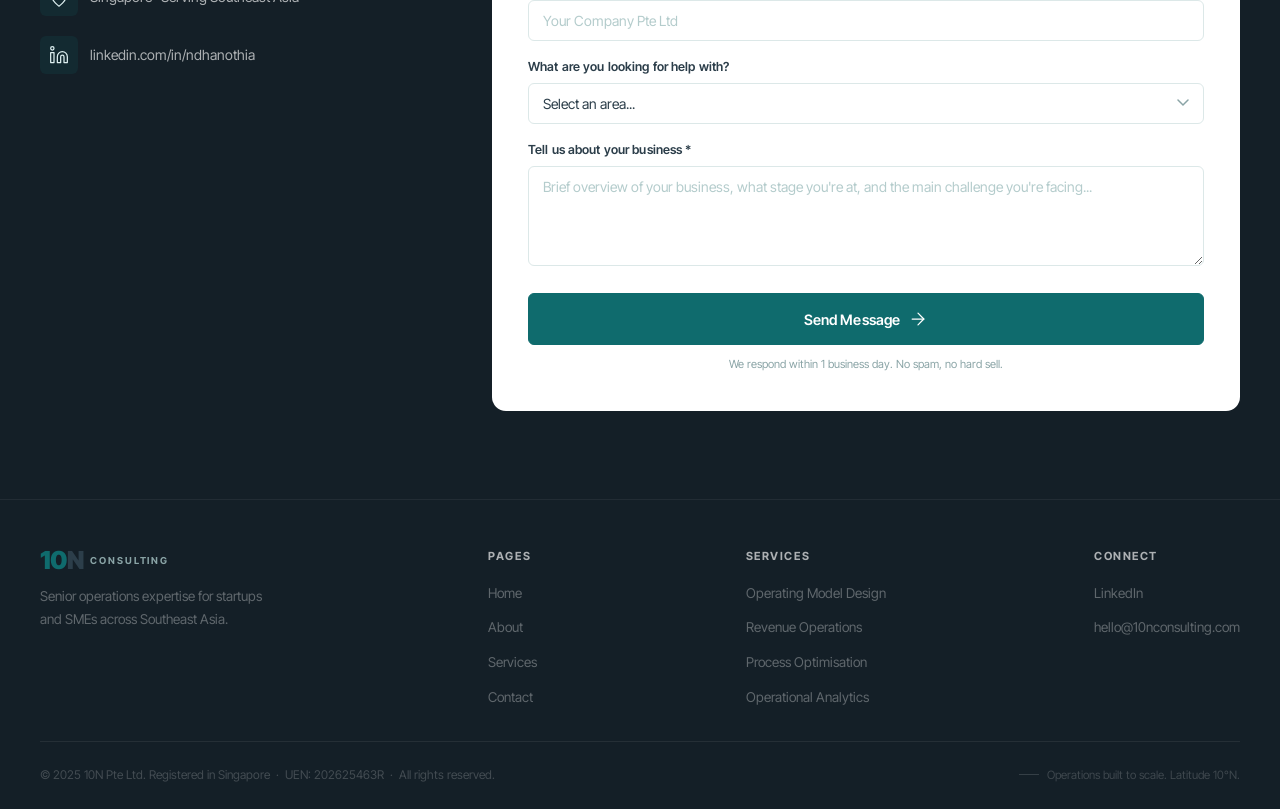
==== commit 4877ccce: "Update contact email to hello@10nconsulting.com, remove phone number Co-Authored-By: Claude Sonnet 4" ====
--- a/index.html
+++ b/index.html
@@ -374,8 +374,6 @@
           <a href="#" data-contact-href="email" data-contact="email"></a>
         </div>
         <div class="contact-detail">
-          <div class="icon-wrap-sm"><svg class="icon"><use href="#ic-phone"/></svg></div>
-          <a href="#" data-contact-href="phone" data-contact="phone"></a>
         </div>
         <div class="contact-detail">
           <div class="icon-wrap-sm"><svg class="icon"><use href="#ic-map-pin"/></svg></div>
@@ -391,6 +389,8 @@
       <form class="contact-form" name="contact" method="POST" data-netlify="true" netlify-honeypot="bot-field" id="contactForm" novalidate>
         <input type="hidden" name="form-name" value="contact" />
         <p style="display:none;"><label>Skip: <input name="bot-field" /></label></p>
+        <input type="hidden" name="_replyto" id="replyto" />
+        <input type="hidden" name="_subject" value="New enquiry — 10N Consulting" />
         <div class="form-row">
           <div class="form-group"><label for="fn">First Name *</label><input type="text" id="fn" name="firstName" placeholder="Jane" required autocomplete="given-name" /></div>
           <div class="form-group"><label for="ln">Last Name *</label><input type="text" id="ln" name="lastName" placeholder="Smith" required autocomplete="family-name" /></div>
@@ -433,7 +433,7 @@
       </div>
       <nav class="footer-nav" aria-label="Footer pages"><h5>Pages</h5><ul><li><a href="index.html">Home</a></li><li><a href="about.html">About</a></li><li><a href="services.html">Services</a></li><li><a href="#contact">Contact</a></li></ul></nav>
       <nav class="footer-nav" aria-label="Footer services"><h5>Services</h5><ul><li><a href="services.html#operating-model">Operating Model Design</a></li><li><a href="services.html#revops">Revenue Operations</a></li><li><a href="services.html#process">Process Optimisation</a></li><li><a href="services.html#analytics">Operational Analytics</a></li></ul></nav>
-      <nav class="footer-nav" aria-label="Footer connect"><h5>Connect</h5><ul><li><a href="#" data-contact-href="linkedin" target="_blank" rel="noopener">LinkedIn</a></li><li><a href="#" data-contact-href="email" data-contact="email"></a></li><li><a href="#" data-contact-href="phone" data-contact="phone"></a></li></ul></nav>
+      <nav class="footer-nav" aria-label="Footer connect"><h5>Connect</h5><ul><li><a href="#" data-contact-href="linkedin" target="_blank" rel="noopener">LinkedIn</a></li><li><a href="#" data-contact-href="email" data-contact="email"></a></li></ul></nav>
     </div>
     <div class="footer-bottom">
       <p>© 2025 10N Pte Ltd. Registered in Singapore &nbsp;·&nbsp; UEN: 202625463R &nbsp;·&nbsp; All rights reserved.</p>
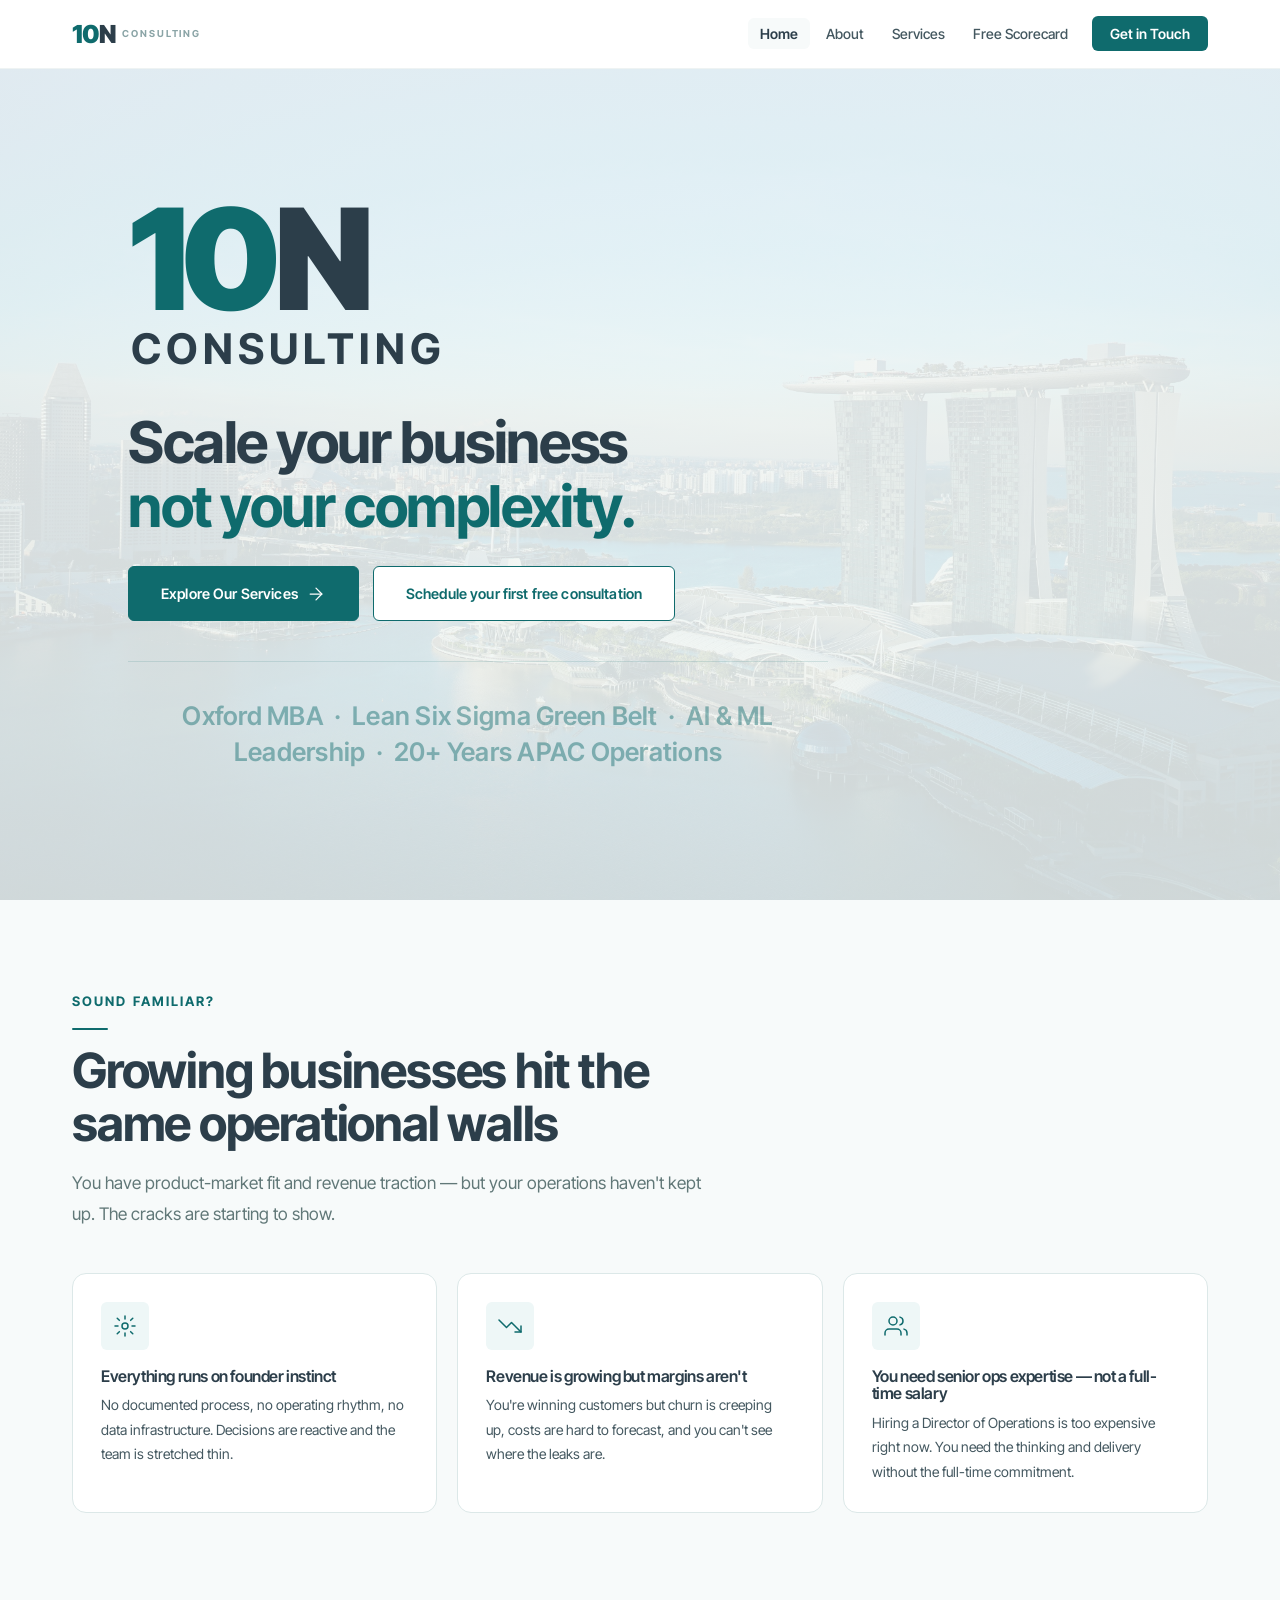
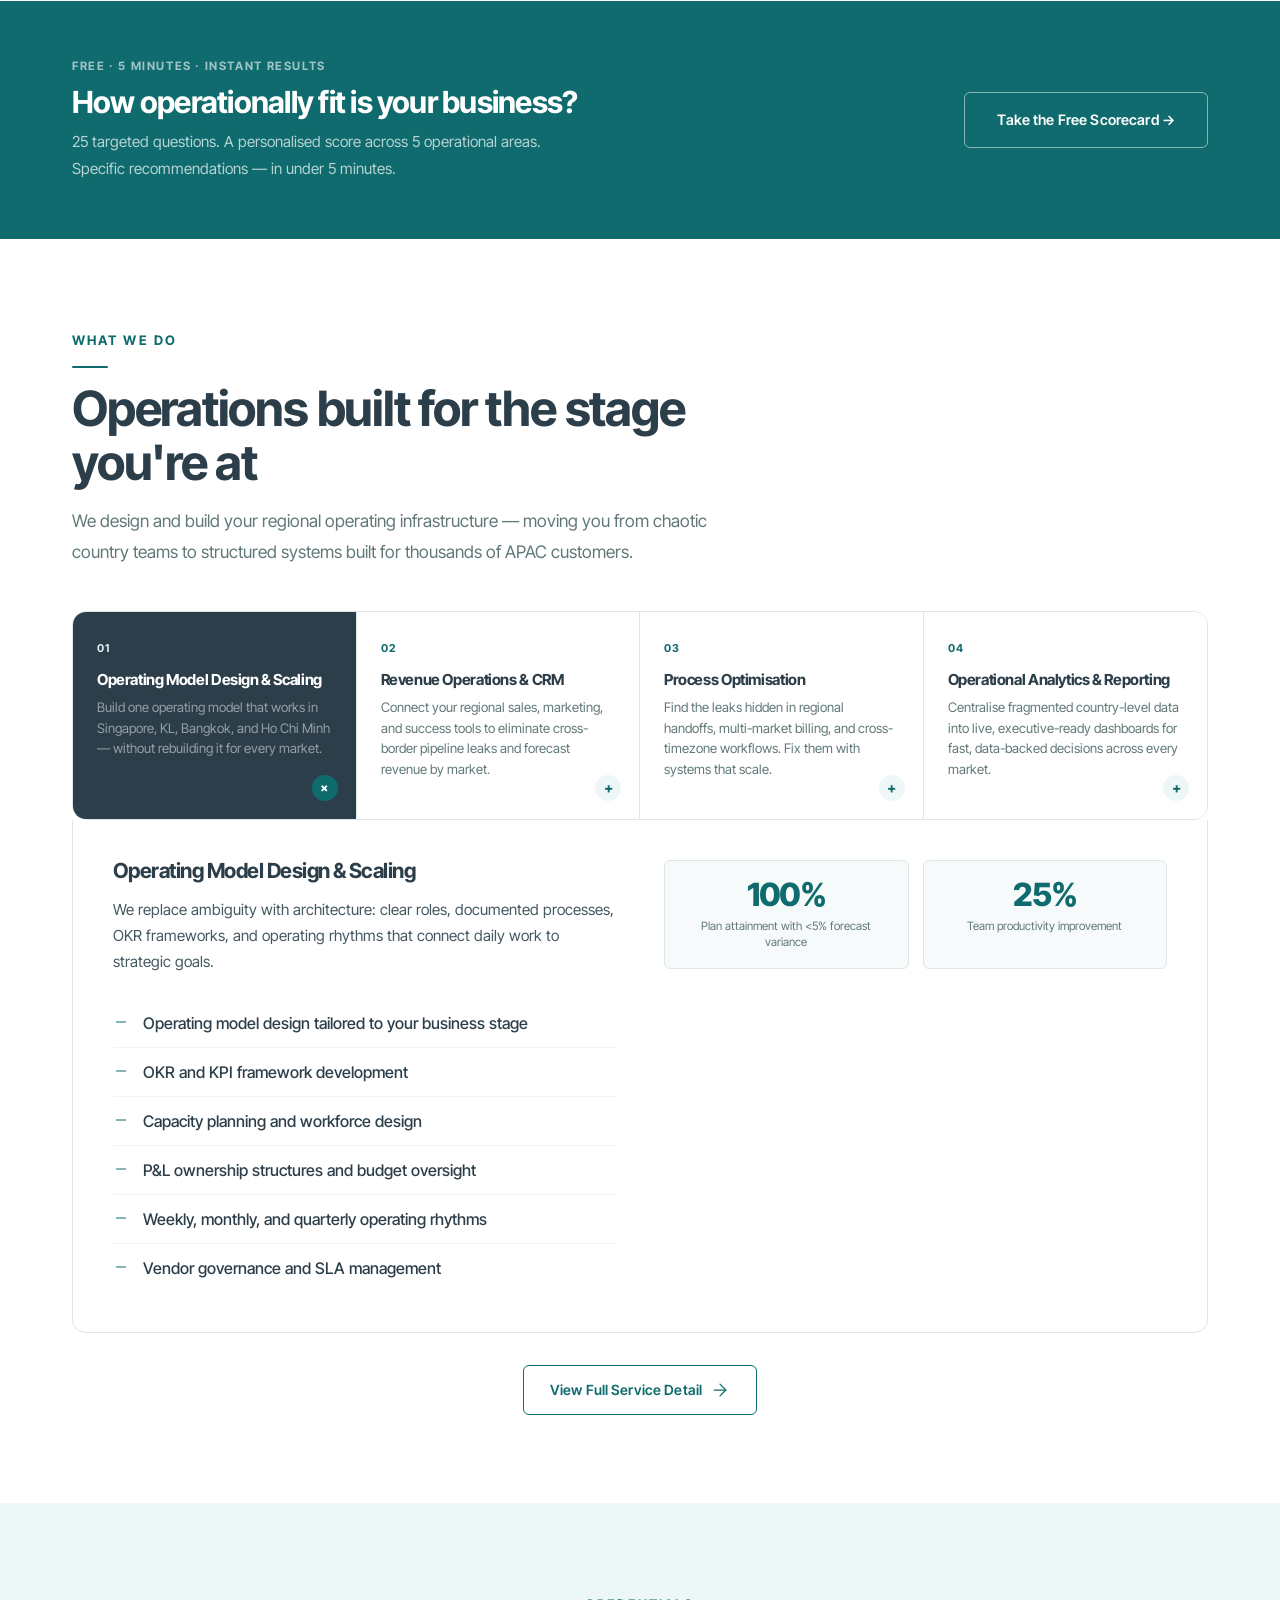
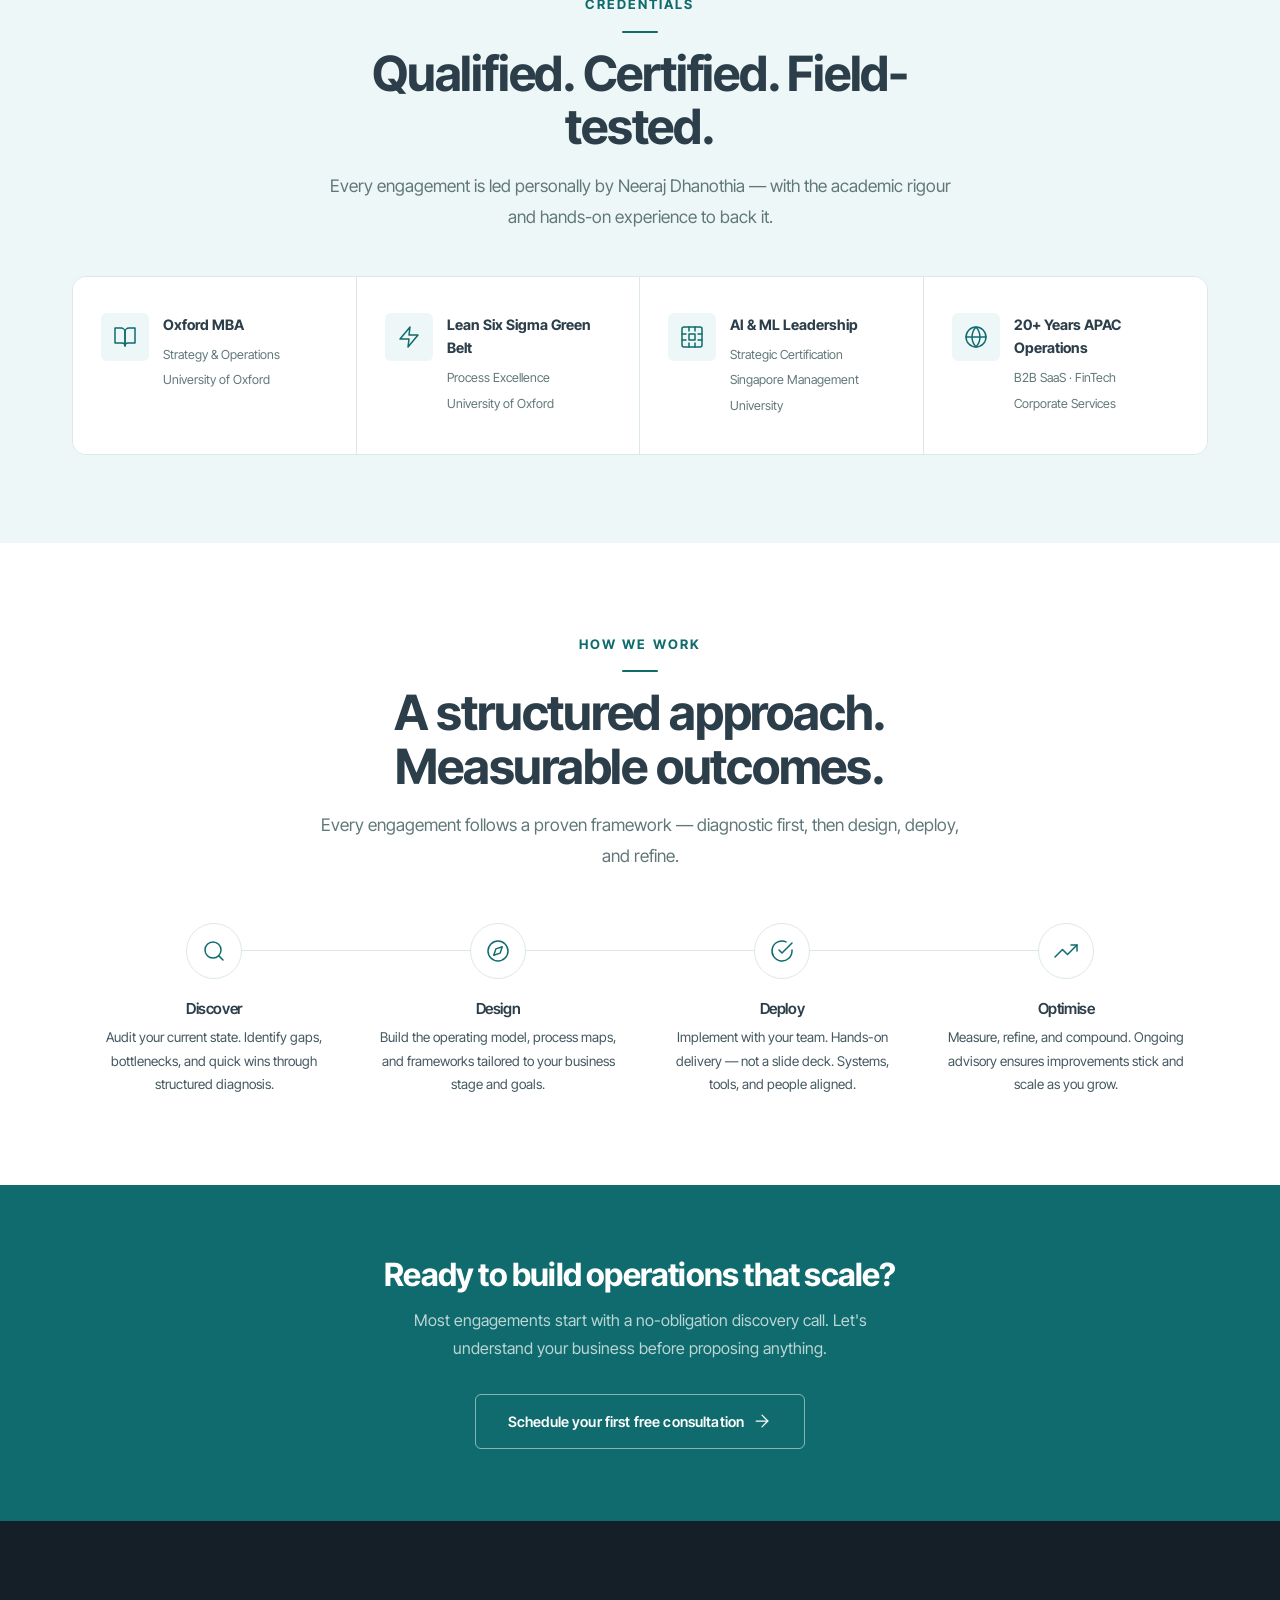
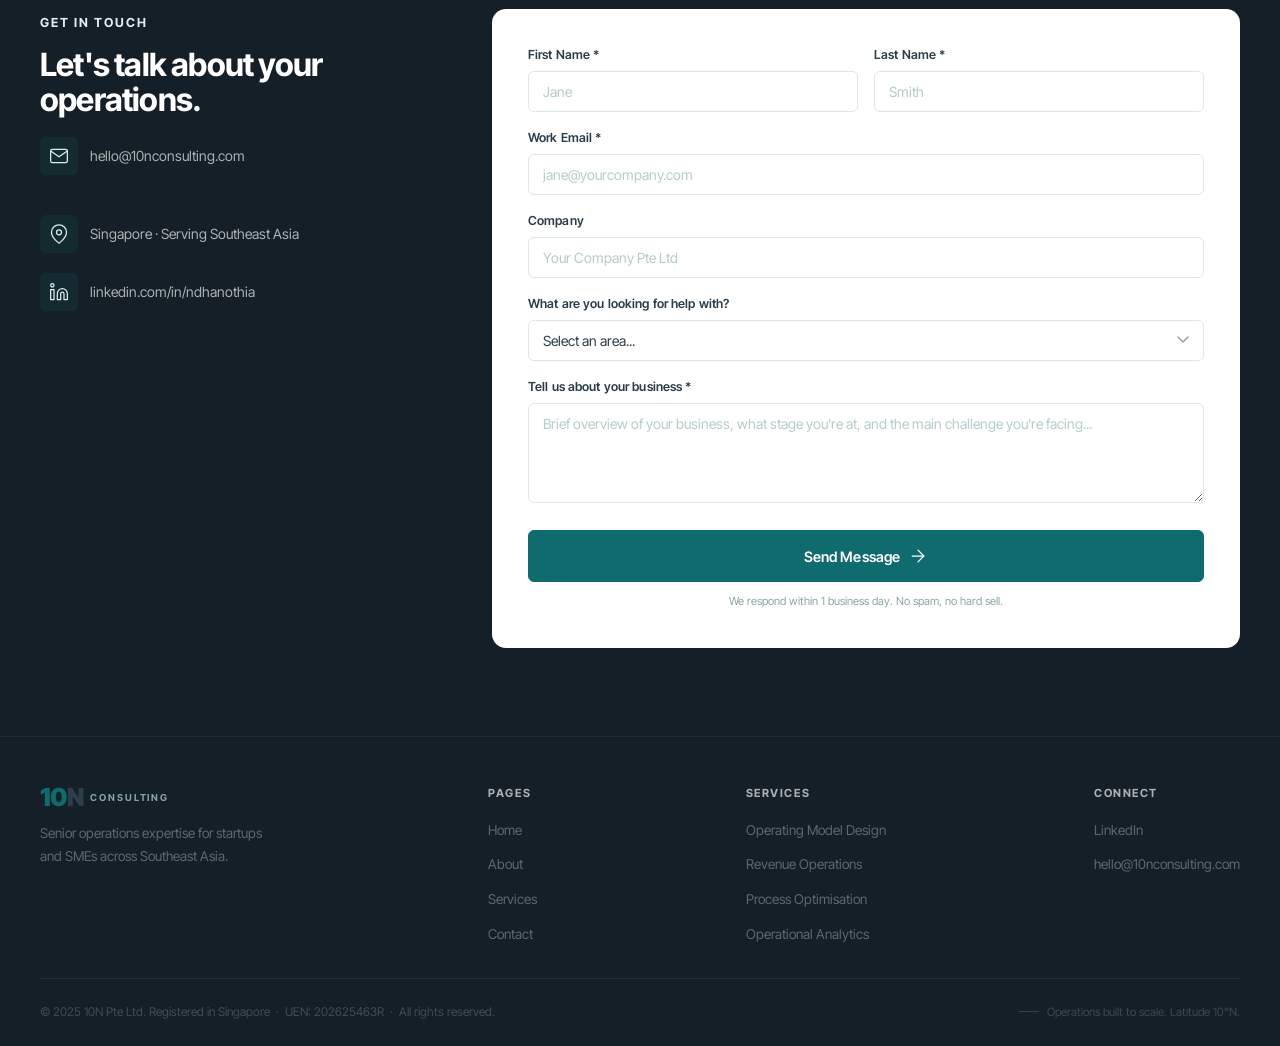
==== commit ea61d7f5: "Add Operations Efficiency Scorecard as lead magnet - New scorecard.html: 25-question assessment acro" ====
--- a/index.html
+++ b/index.html
@@ -60,6 +60,7 @@
       <li><a href="index.html" class="active" aria-current="page">Home</a></li>
       <li><a href="about.html">About</a></li>
       <li><a href="services.html">Services</a></li>
+      <li><a href="scorecard.html">Free Scorecard</a></li>
       <li><a href="#contact" class="nav-cta">Get in Touch</a></li>
     </ul>
   </div>
@@ -123,6 +124,22 @@
         <h4>You need senior ops expertise — not a full-time salary</h4>
         <p>Hiring a Director of Operations is too expensive right now. You need the thinking and delivery without the full-time commitment.</p>
       </article>
+    </div>
+  </div>
+</section>
+
+<!-- ── Scorecard CTA ── -->
+<section class="section-sm" style="background:var(--teal); padding:56px 32px;">
+  <div class="container">
+    <div style="display:grid; grid-template-columns:1fr auto; gap:40px; align-items:center; flex-wrap:wrap;">
+      <div>
+        <div style="font-size:0.72rem; font-weight:700; letter-spacing:0.14em; text-transform:uppercase; color:rgba(255,255,255,0.6); margin-bottom:10px;">Free · 5 Minutes · Instant Results</div>
+        <h2 style="color:var(--white); font-size:clamp(1.4rem,2.5vw,1.9rem); margin-bottom:10px;">How operationally fit is your business?</h2>
+        <p style="color:rgba(255,255,255,0.7); font-size:0.95rem; max-width:520px; margin:0;">25 targeted questions. A personalised score across 5 operational areas. Specific recommendations — in under 5 minutes.</p>
+      </div>
+      <div style="flex-shrink:0;">
+        <a href="scorecard.html" class="btn btn-outline-white btn-lg" style="white-space:nowrap;">Take the Free Scorecard →</a>
+      </div>
     </div>
   </div>
 </section>
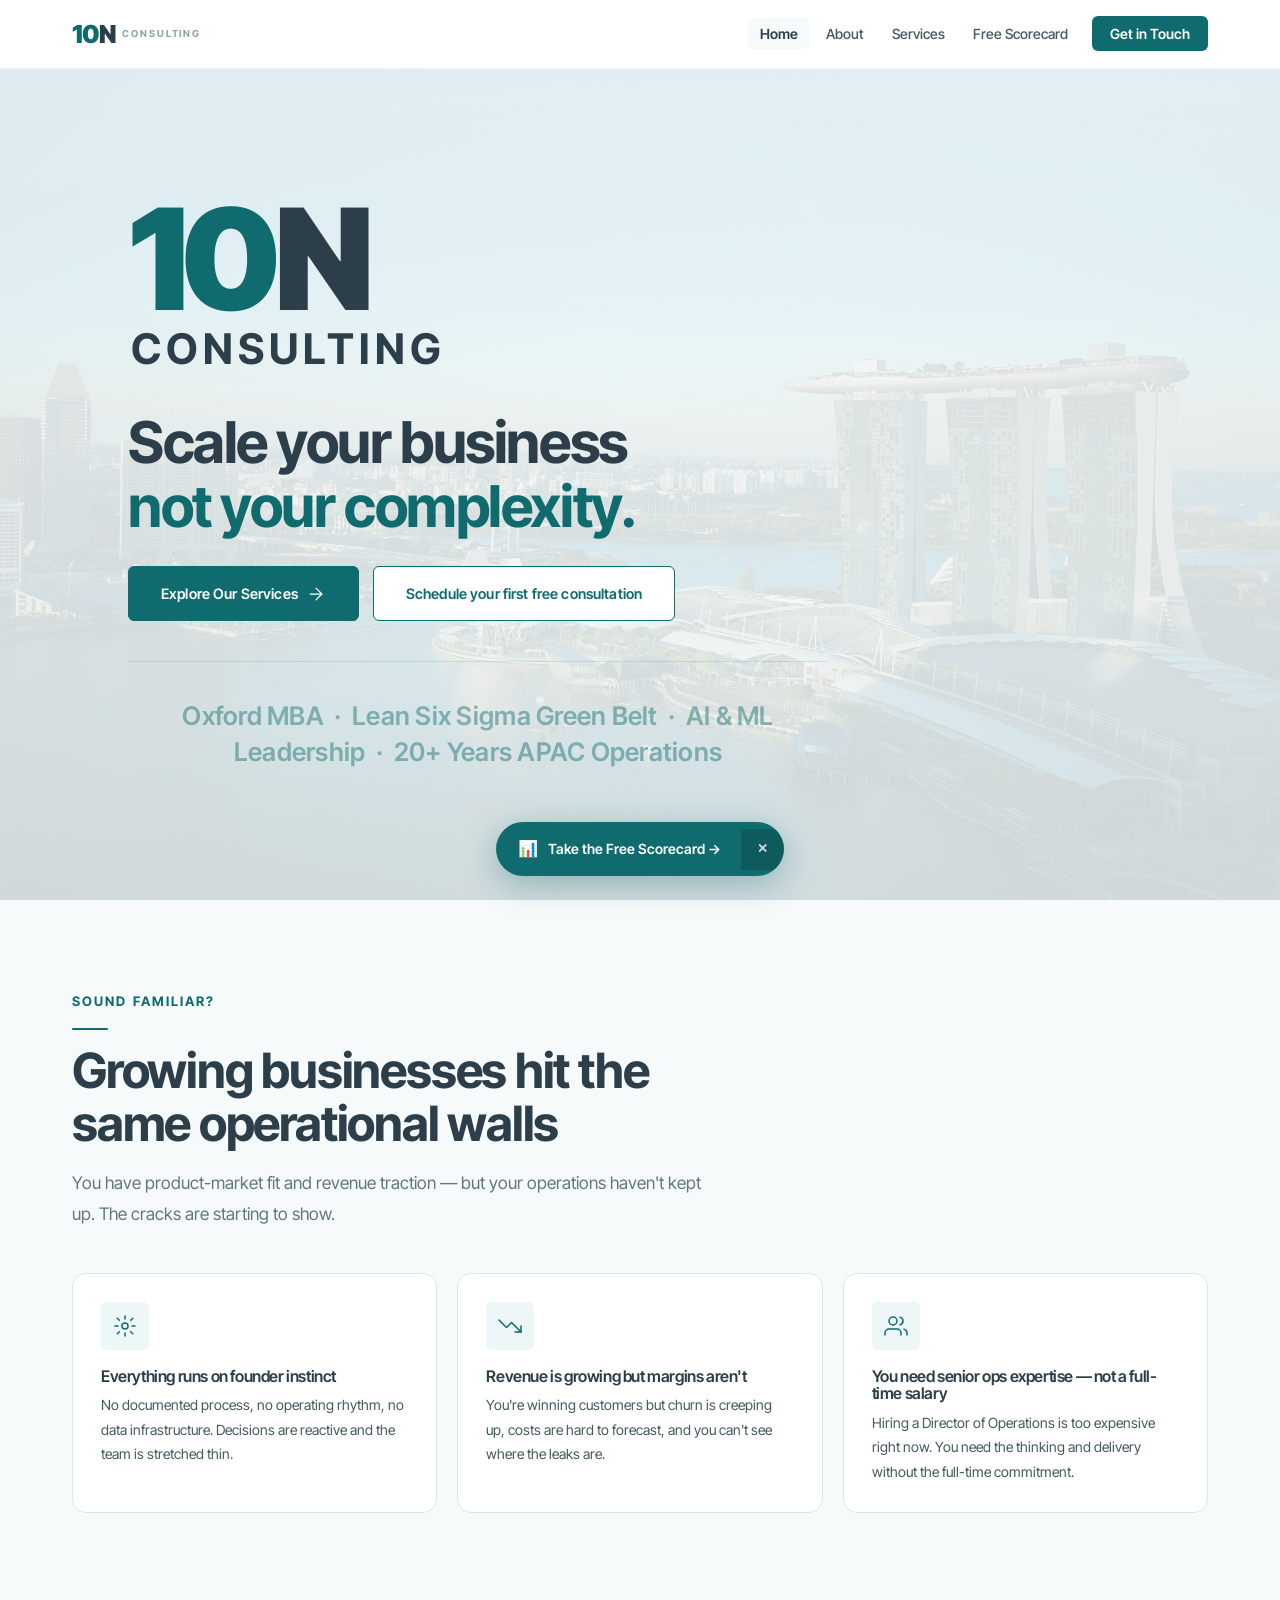
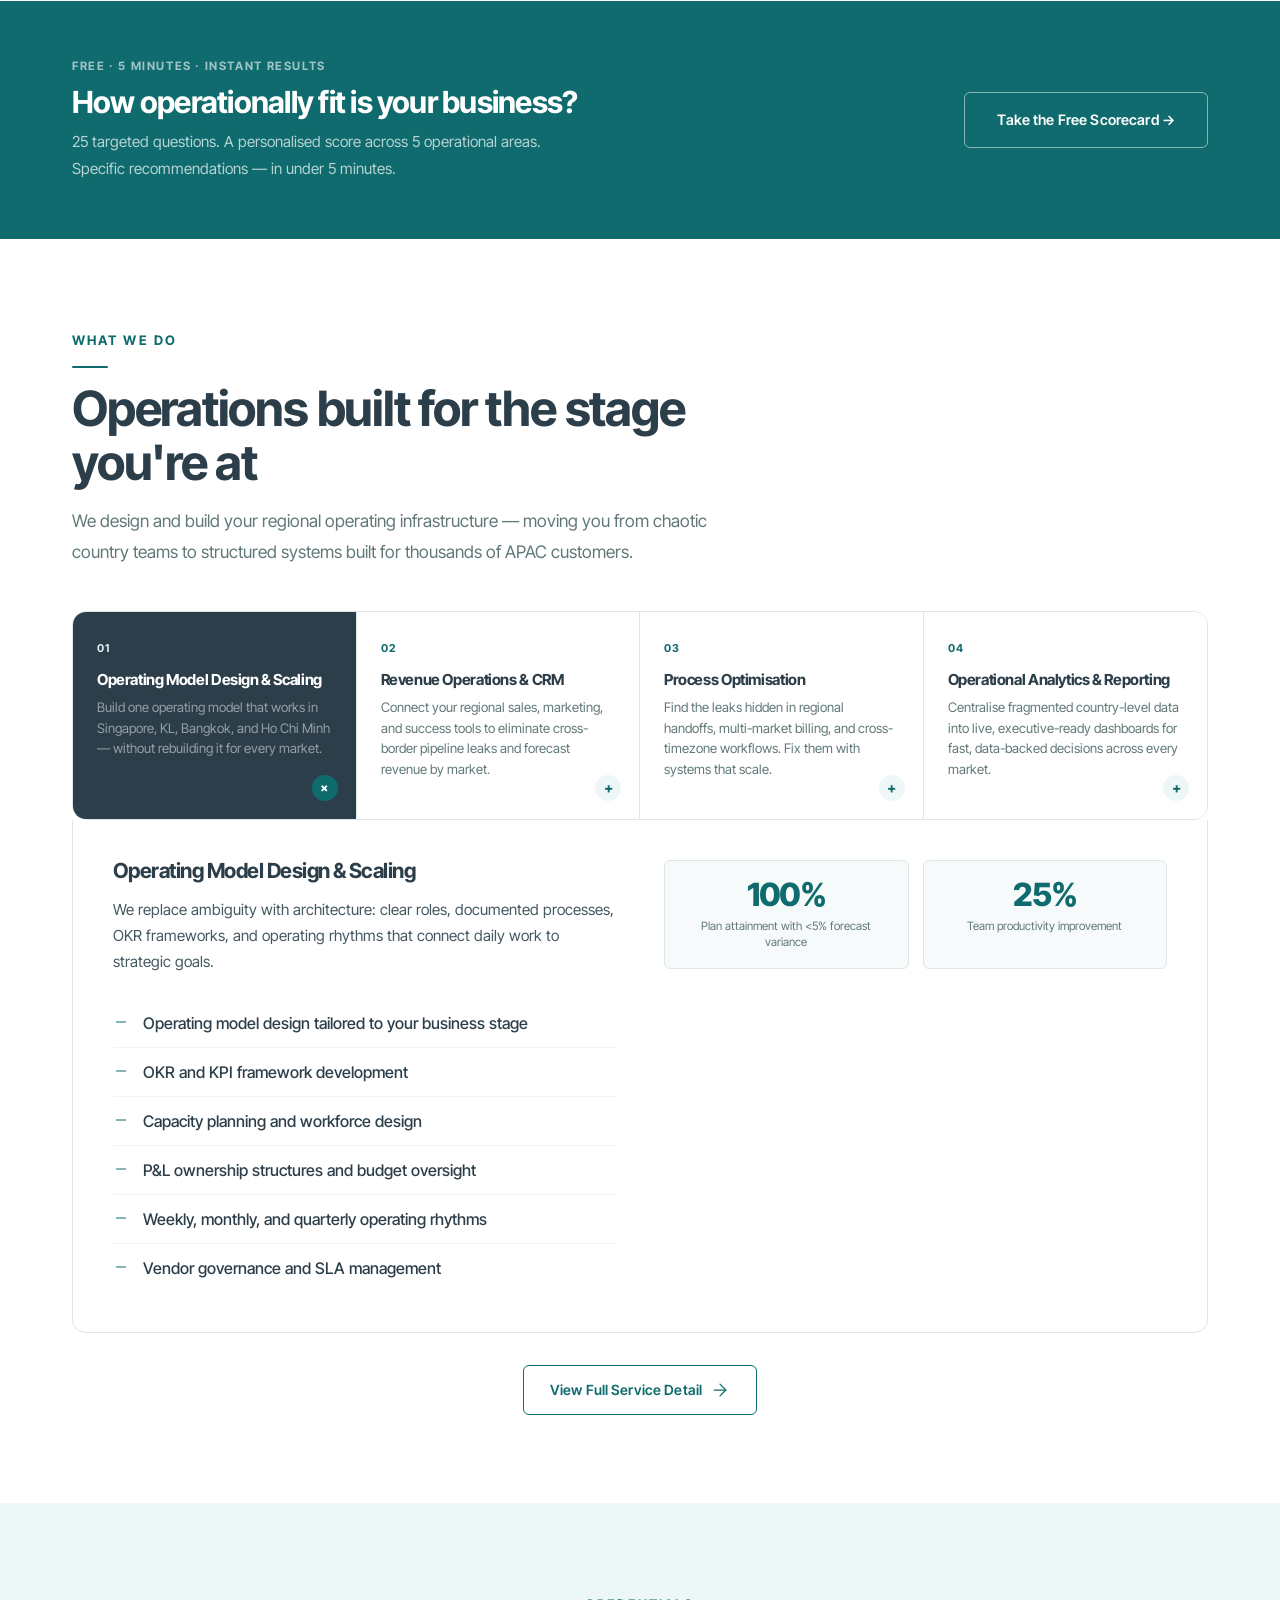
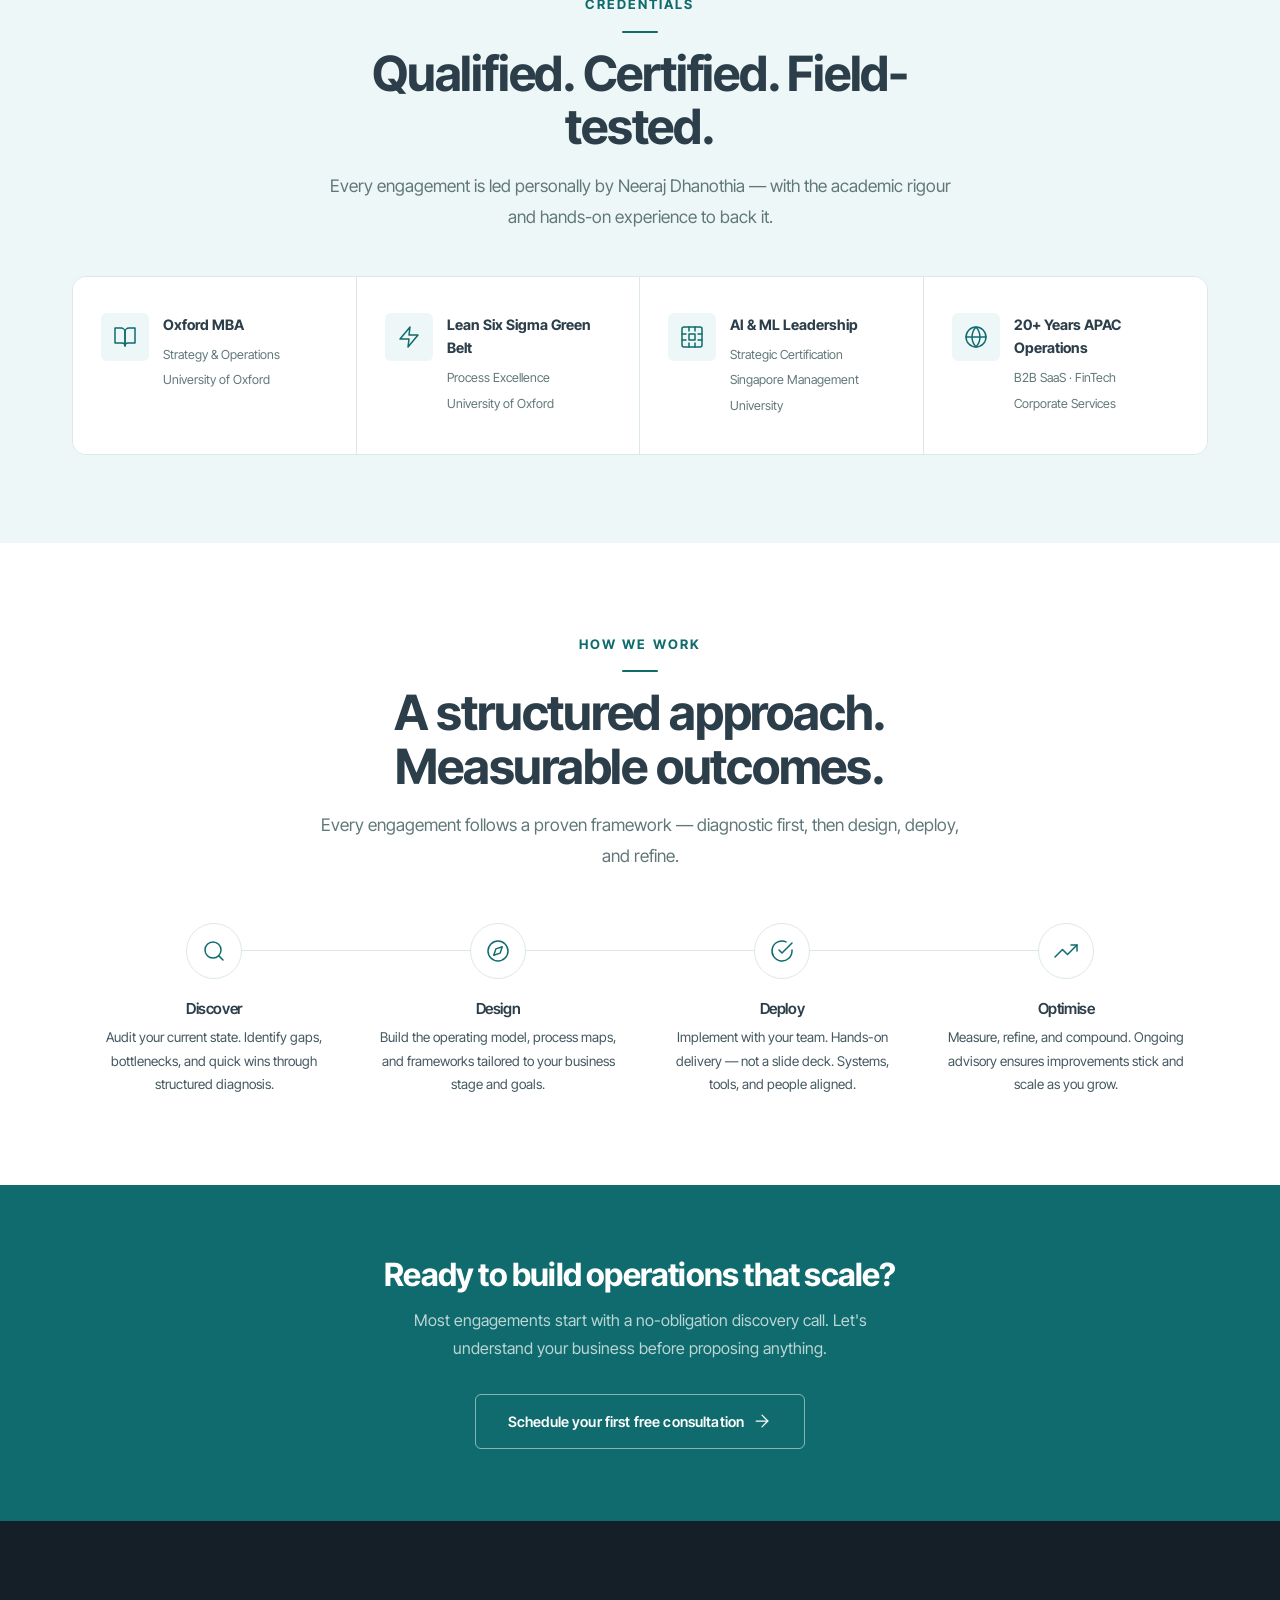
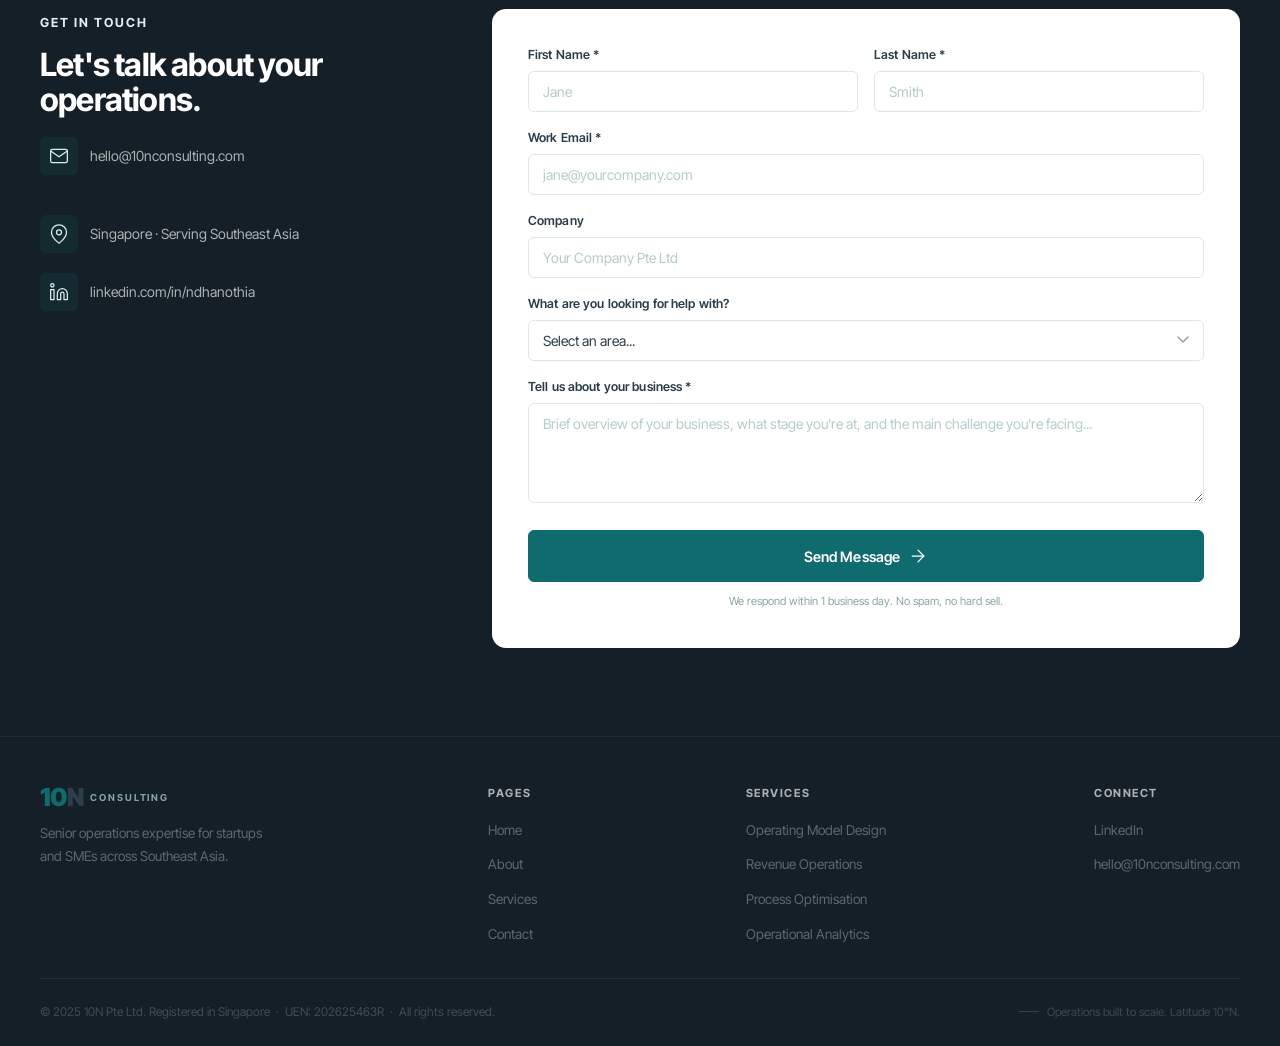
==== commit e8552fc6: "Add floating scorecard CTA pill + reduce scorecard to 15 questions / 3 sections - Floating 'Take the" ====
--- a/index.html
+++ b/index.html
@@ -461,5 +461,54 @@
 
 <script src="content.js"></script>
 <script src="script.js"></script>
+
+<!-- Floating Scorecard CTA -->
+<div id="scorecardFloat" style="
+  position:fixed; bottom:24px; left:50%; transform:translateX(-50%) translateY(80px);
+  z-index:998; display:flex; align-items:center; gap:0;
+  background:var(--teal); border-radius:50px;
+  box-shadow:0 8px 32px rgba(15,107,109,0.35);
+  opacity:0; transition:opacity 0.35s ease, transform 0.35s ease;
+  pointer-events:none; white-space:nowrap; overflow:hidden;
+">
+  <a href="scorecard.html" style="
+    display:flex; align-items:center; gap:10px;
+    padding:14px 20px 14px 22px;
+    color:var(--white); font-family:var(--font);
+    font-size:0.875rem; font-weight:600; text-decoration:none;
+  ">
+    <span style="font-size:1rem;">📊</span>
+    Take the Free Scorecard →
+  </a>
+  <button onclick="dismissFloat()" aria-label="Dismiss" style="
+    background:rgba(0,0,0,0.15); border:none; cursor:pointer;
+    color:rgba(255,255,255,0.8); font-size:0.8rem; font-weight:600;
+    padding:14px 16px; font-family:var(--font); line-height:1;
+    transition:background 0.15s;
+  " onmouseover="this.style.background='rgba(0,0,0,0.25)'"
+     onmouseout="this.style.background='rgba(0,0,0,0.15)'">✕</button>
+</div>
+<script>
+(function(){
+  if(sessionStorage.getItem('scFloatDismissed')) return;
+  var el = document.getElementById('scorecardFloat');
+  var shown = false;
+  window.addEventListener('scroll', function(){
+    if(!shown && window.scrollY > 400){
+      shown = true;
+      el.style.opacity = '1';
+      el.style.transform = 'translateX(-50%) translateY(0)';
+      el.style.pointerEvents = 'auto';
+    }
+  }, { passive: true });
+})();
+function dismissFloat(){
+  var el = document.getElementById('scorecardFloat');
+  el.style.opacity = '0';
+  el.style.transform = 'translateX(-50%) translateY(80px)';
+  el.style.pointerEvents = 'none';
+  sessionStorage.setItem('scFloatDismissed','1');
+}
+</script>
 </body>
 </html>
